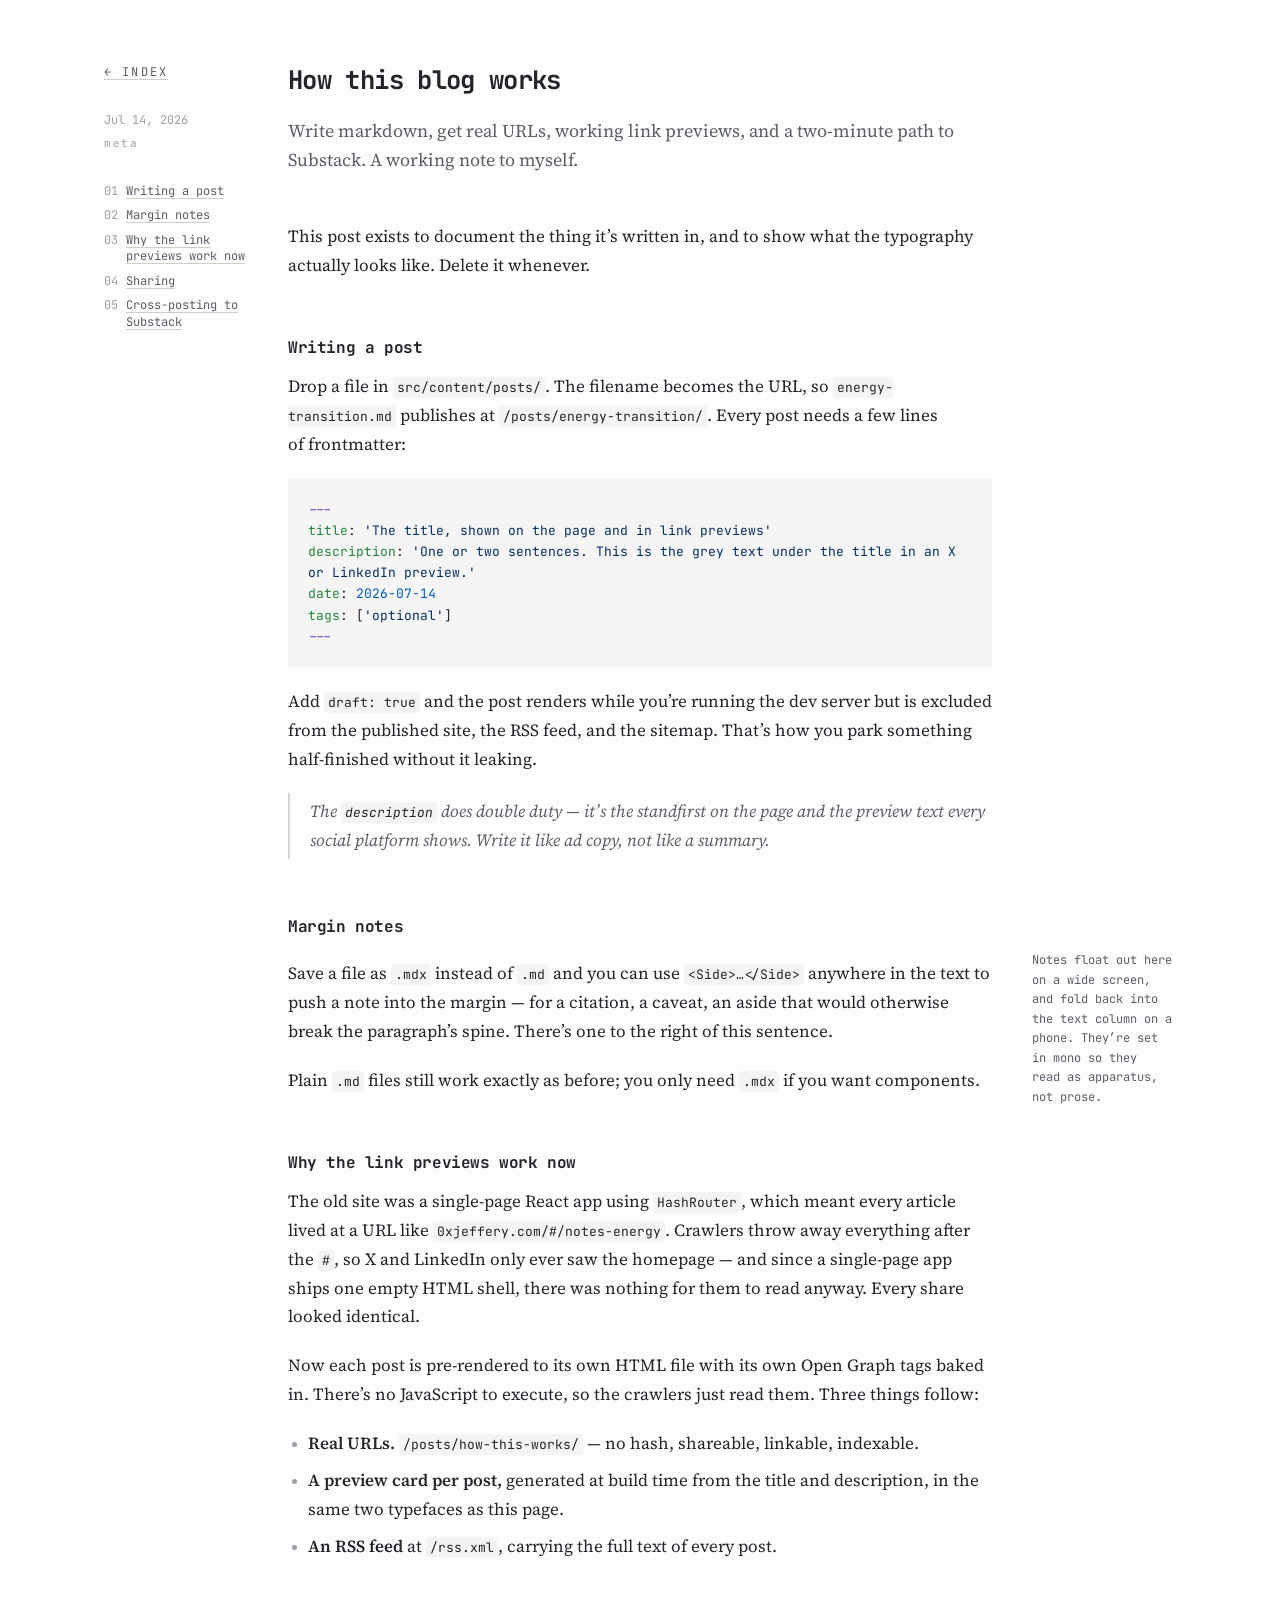
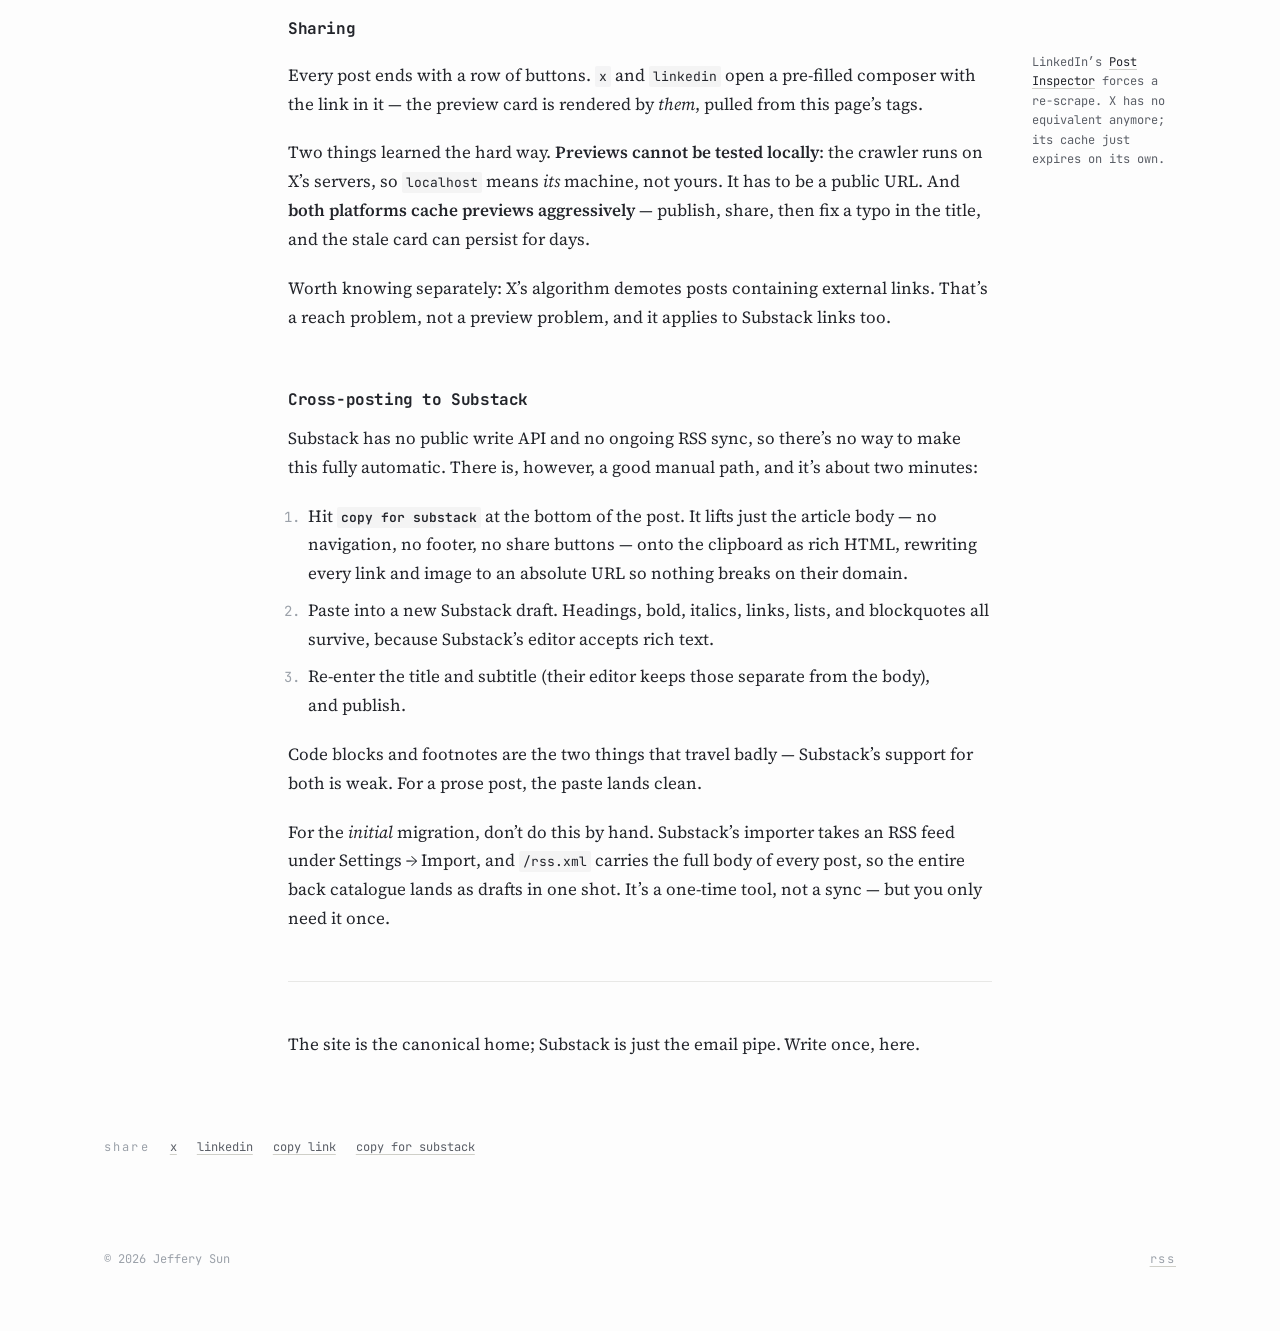
==== posts/how-this-works/index.html @ 420546ba "Updates" ====
<!DOCTYPE html><html lang="en"><head><meta charset="utf-8"><meta name="viewport" content="width=device-width, initial-scale=1"><meta name="theme-color" content="#fafaf8"><meta name="generator" content="Astro v7.0.9"><title>How this blog works — 0xjeffery</title><meta name="description" content="Write markdown, get real URLs, working link previews, and a two-minute path to Substack. A working note to myself."><link rel="canonical" href="https://0xjeffery.com/posts/how-this-works/"><link rel="icon" href="/logo.png" type="image/png"><link rel="sitemap" href="/sitemap-index.xml"><link rel="alternate" type="application/rss+xml" title="0xjeffery — Writing on markets, AI, and tech." href="https://0xjeffery.com/rss.xml"><!-- Open Graph: what LinkedIn (and most everything else) reads. --><meta property="og:type" content="article"><meta property="og:url" content="https://0xjeffery.com/posts/how-this-works/"><meta property="og:title" content="How this blog works"><meta property="og:description" content="Write markdown, get real URLs, working link previews, and a two-minute path to Substack. A working note to myself."><meta property="og:image" content="https://0xjeffery.com/og/how-this-works.png"><meta property="og:image:width" content="1200"><meta property="og:image:height" content="630"><meta property="og:image:alt" content="How this blog works"><meta property="og:site_name" content="0xjeffery"><meta property="og:locale" content="en_US"><meta property="article:published_time" content="2026-07-14T00:00:00.000Z"><meta property="article:author" content="Jeffery Sun"><!-- Twitter/X card. `summary_large_image` is what renders the big preview. --><meta name="twitter:card" content="summary_large_image"><meta name="twitter:title" content="How this blog works"><meta name="twitter:description" content="Write markdown, get real URLs, working link previews, and a two-minute path to Substack. A working note to myself."><meta name="twitter:image" content="https://0xjeffery.com/og/how-this-works.png"><meta name="twitter:image:alt" content="How this blog works"><link rel="preconnect" href="https://fonts.googleapis.com"><link rel="preconnect" href="https://fonts.gstatic.com" crossorigin><link href="https://fonts.googleapis.com/css2?family=JetBrains+Mono:wght@400;500;700&family=Source+Serif+4:ital,opsz,wght@0,8..60,400..600;1,8..60,400&display=swap" rel="stylesheet"><link rel="stylesheet" href="/_astro/BaseLayout.B2aOTqtH.css"></head><body><!-- `clip`, not `hidden`: overflow-x:hidden silently turns this into a scroll container,
         which kills position:sticky on every descendant — including the pinned contents
         sidebar. `clip` contains the same overflow without that side effect. --><div class="animate-fade-up min-h-screen overflow-x-clip"><div class="mx-auto max-w-[74rem] px-5 py-14 sm:px-10 sm:py-16 lg:px-14"><main><div class="lg:grid lg:grid-cols-[9rem_minmax(0,46rem)_9rem] lg:justify-center lg:gap-10"><!-- `self-start` is what makes `sticky` actually stick: a grid item stretches to the
         row height by default, leaving it nothing to slide against. --><aside class="mb-10 font-mono text-xs lg:sticky lg:top-10 lg:mb-0 lg:self-start"><a href="/" class="ulink text-muted tracking-[0.18em] uppercase">← index</a><div class="text-faint mt-8"><time datetime="2026-07-14T00:00:00.000Z">Jul 14, 2026</time></div><div class="mt-2 flex flex-wrap gap-x-3"><span class="tag">meta</span></div><nav class="mt-8 hidden lg:block" aria-label="Contents"><ol class="space-y-2"><li class="flex gap-2 leading-snug"><span class="text-faint tabular-nums">01</span><a href="#writing-a-post" class="ulink text-muted">Writing a post</a></li><li class="flex gap-2 leading-snug"><span class="text-faint tabular-nums">02</span><a href="#margin-notes" class="ulink text-muted">Margin notes</a></li><li class="flex gap-2 leading-snug"><span class="text-faint tabular-nums">03</span><a href="#why-the-link-previews-work-now" class="ulink text-muted">Why the link previews work now</a></li><li class="flex gap-2 leading-snug"><span class="text-faint tabular-nums">04</span><a href="#sharing" class="ulink text-muted">Sharing</a></li><li class="flex gap-2 leading-snug"><span class="text-faint tabular-nums">05</span><a href="#cross-posting-to-substack" class="ulink text-muted">Cross-posting to Substack</a></li></ol></nav></aside><article><header><h1 class="text-ink font-mono text-2xl leading-[1.25] font-bold tracking-tight sm:text-[1.6rem]">How this blog works</h1><p class="text-muted mt-5 font-serif text-lg leading-relaxed">Write markdown, get real URLs, working link previews, and a two-minute path to Substack. A working note to myself.</p></header><!-- `data-article-body` is the exact subtree the "copy for substack" button lifts. --><div data-article-body class="prose mt-12"><p>This post exists to document the thing it’s written in, and to show what the typography
actually looks like. Delete it whenever.</p>
<h2 id="writing-a-post">Writing a post</h2>
<p>Drop a file in <code>src/content/posts/</code>. The filename becomes the URL, so <code>energy-transition.md</code>
publishes at <code>/posts/energy-transition/</code>. Every post needs a few lines of frontmatter:</p>
<pre class="astro-code github-light" style="background-color:#fff;color:#24292e;overflow-x:auto;white-space:pre-wrap;word-wrap:break-word" tabindex="0" data-language="yaml"><code><span class="line"><span style="color:#6F42C1">---</span></span>
<span class="line"><span style="color:#22863A">title</span><span style="color:#24292E">: </span><span style="color:#032F62">&#39;The title, shown on the page and in link previews&#39;</span></span>
<span class="line"><span style="color:#22863A">description</span><span style="color:#24292E">: </span><span style="color:#032F62">&#39;One or two sentences. This is the grey text under the title in an X or LinkedIn preview.&#39;</span></span>
<span class="line"><span style="color:#22863A">date</span><span style="color:#24292E">: </span><span style="color:#005CC5">2026-07-14</span></span>
<span class="line"><span style="color:#22863A">tags</span><span style="color:#24292E">: [</span><span style="color:#032F62">&#39;optional&#39;</span><span style="color:#24292E">]</span></span>
<span class="line"><span style="color:#6F42C1">---</span></span></code></pre>
<p>Add <code>draft: true</code> and the post renders while you’re running the dev server but is excluded
from the published site, the RSS feed, and the sitemap. That’s how you park something
half-finished without it leaking.</p>
<blockquote>
<p>The <code>description</code> does double duty — it’s the standfirst on the page <em>and</em> the preview
text every social platform shows. Write it like ad copy, not like a summary.</p>
</blockquote>
<h2 id="margin-notes">Margin notes</h2>
<aside class="sidenote">Notes float out here on a wide screen, and fold back into the text column on a
phone. They’re set in mono so they read as apparatus, not prose.</aside>
<p>Save a file as <code>.mdx</code> instead of <code>.md</code> and you can use <code>&lt;Side&gt;…&lt;/Side&gt;</code> anywhere in the text
to push a note into the margin — for a citation, a caveat, an aside that would otherwise
break the paragraph’s spine. There’s one to the right of this sentence.</p>
<p>Plain <code>.md</code> files still work exactly as before; you only need <code>.mdx</code> if you want components.</p>
<h2 id="why-the-link-previews-work-now">Why the link previews work now</h2>
<p>The old site was a single-page React app using <code>HashRouter</code>, which meant every article lived
at a URL like <code>0xjeffery.com/#/notes-energy</code>. Crawlers throw away everything after the <code>#</code>,
so X and LinkedIn only ever saw the homepage — and since a single-page app ships one empty
HTML shell, there was nothing for them to read anyway. Every share looked identical.</p>
<p>Now each post is pre-rendered to its own HTML file with its own Open Graph tags baked in.
There’s no JavaScript to execute, so the crawlers just read them. Three things follow:</p>
<ul>
<li><strong>Real URLs.</strong> <code>/posts/how-this-works/</code> — no hash, shareable, linkable, indexable.</li>
<li><strong>A preview card per post,</strong> generated at build time from the title and description, in
the same two typefaces as this page.</li>
<li><strong>An RSS feed</strong> at <code>/rss.xml</code>, carrying the full text of every post.</li>
</ul>
<h2 id="sharing">Sharing</h2>
<aside class="sidenote">LinkedIn’s <a href="https://www.linkedin.com/post-inspector/">Post Inspector</a> forces a
re-scrape. X has no equivalent anymore; its cache just expires on its own.</aside>
<p>Every post ends with a row of buttons. <code>x</code> and <code>linkedin</code> open a pre-filled composer with the
link in it — the preview card is rendered by <em>them</em>, pulled from this page’s tags.</p>
<p>Two things learned the hard way. <strong>Previews cannot be tested locally</strong>: the crawler runs on
X’s servers, so <code>localhost</code> means <em>its</em> machine, not yours. It has to be a public URL. And
<strong>both platforms cache previews aggressively</strong> — publish, share, then fix a typo in the
title, and the stale card can persist for days.</p>
<p>Worth knowing separately: X’s algorithm demotes posts containing external links. That’s a
reach problem, not a preview problem, and it applies to Substack links too.</p>
<h2 id="cross-posting-to-substack">Cross-posting to Substack</h2>
<p>Substack has no public write API and no ongoing RSS sync, so there’s no way to make this
fully automatic. There is, however, a good manual path, and it’s about two minutes:</p>
<ol>
<li>Hit <strong><code>copy for substack</code></strong> at the bottom of the post. It lifts just the article body —
no navigation, no footer, no share buttons — onto the clipboard as rich HTML, rewriting
every link and image to an absolute URL so nothing breaks on their domain.</li>
<li>Paste into a new Substack draft. Headings, bold, italics, links, lists, and blockquotes
all survive, because Substack’s editor accepts rich text.</li>
<li>Re-enter the title and subtitle (their editor keeps those separate from the body), and publish.</li>
</ol>
<p>Code blocks and footnotes are the two things that travel badly — Substack’s support for both
is weak. For a prose post, the paste lands clean.</p>
<p>For the <em>initial</em> migration, don’t do this by hand. Substack’s importer takes an RSS feed
under Settings → Import, and <code>/rss.xml</code> carries the full body of every post, so the entire
back catalogue lands as drafts in one shot. It’s a one-time tool, not a sync — but you only
need it once.</p>
<hr/>
<p>The site is the canonical home; Substack is just the email pipe. Write once, here.</p></div></article></div><div class="mt-20"><div class="text-faint flex flex-wrap items-center gap-x-5 gap-y-2 font-mono text-xs"><span class="tracking-[0.18em]">share</span><a href="https://x.com/intent/post?text=How%20this%20blog%20works&amp;url=https%3A%2F%2F0xjeffery.com%2Fposts%2Fhow-this-works%2F" target="_blank" rel="noopener noreferrer" class="ulink text-muted">x</a><a href="https://www.linkedin.com/sharing/share-offsite/?url=https%3A%2F%2F0xjeffery.com%2Fposts%2Fhow-this-works%2F" target="_blank" rel="noopener noreferrer" class="ulink text-muted">linkedin</a><button type="button" data-copy-link="https://0xjeffery.com/posts/how-this-works/" class="ulink text-muted cursor-pointer">copy link</button><button type="button" data-copy-substack class="ulink text-muted cursor-pointer">copy for substack</button><span data-share-status class="text-faint opacity-0 transition-opacity" role="status" aria-live="polite"></span></div></div><script type="module">var e=document.querySelector(`[data-share-status]`),t;function n(n){e&&(e.textContent=n,e.style.opacity=`1`,clearTimeout(t),t=setTimeout(()=>e.style.opacity=`0`,2400))}document.querySelector(`[data-copy-link]`)?.addEventListener(`click`,async e=>{let t=e.currentTarget.dataset.copyLink;try{await navigator.clipboard.writeText(t),n(`link copied`)}catch{n(`copy failed — press ⌘C`)}}),document.querySelector(`[data-copy-substack]`)?.addEventListener(`click`,async()=>{let e=document.querySelector(`[data-article-body]`);if(!e)return;let t=e.cloneNode(!0);t.querySelectorAll(`a[href]`).forEach(e=>{e.setAttribute(`href`,new URL(e.getAttribute(`href`),location.href).toString())}),t.querySelectorAll(`img[src]`).forEach(e=>{e.setAttribute(`src`,new URL(e.getAttribute(`src`),location.href).toString()),e.removeAttribute(`srcset`),e.removeAttribute(`loading`)}),t.querySelectorAll(`[class]`).forEach(e=>e.removeAttribute(`class`)),t.querySelectorAll(`[id]`).forEach(e=>e.removeAttribute(`id`));let r=t.innerHTML,i=e.innerText;try{await navigator.clipboard.write([new ClipboardItem({"text/html":new Blob([r],{type:`text/html`}),"text/plain":new Blob([i],{type:`text/plain`})})]),n(`article copied — paste into Substack`)}catch{try{await navigator.clipboard.writeText(i),n(`copied as plain text (rich copy unsupported here)`)}catch{n(`copy failed — select the article and press ⌘C`)}}});</script></main><footer class="text-faint mt-24 flex items-center justify-between font-mono text-xs"><span>© 2026 Jeffery Sun</span><a href="/rss.xml" class="ulink text-faint tracking-[0.15em]">rss</a></footer></div></div></body></html>
---- _astro/BaseLayout.B2aOTqtH.css ----
/*! tailwindcss v4.3.2 | MIT License | https://tailwindcss.com */
@layer properties{@supports (((-webkit-hyphens:none)) and (not (margin-trim:inline))) or ((-moz-orient:inline) and (not (color:rgb(from red r g b)))){*,:before,:after,::backdrop{--tw-tracking:initial;--tw-rotate-x:initial;--tw-rotate-y:initial;--tw-rotate-z:initial;--tw-skew-x:initial;--tw-skew-y:initial;--tw-space-y-reverse:0;--tw-leading:initial;--tw-font-weight:initial;--tw-duration:initial;--tw-ordinal:initial;--tw-slashed-zero:initial;--tw-numeric-figure:initial;--tw-numeric-spacing:initial;--tw-numeric-fraction:initial;--tw-border-style:solid}}}@layer theme{:root,:host{--font-sans:ui-sans-serif, system-ui, sans-serif, "Apple Color Emoji", "Segoe UI Emoji", "Segoe UI Symbol", "Noto Color Emoji";--font-serif:"Source Serif 4", ui-serif, Charter, "Iowan Old Style", Georgia, serif;--font-mono:"JetBrains Mono", ui-monospace, SFMono-Regular, Menlo, monospace;--spacing:.25rem;--text-xs:.75rem;--text-xs--line-height:calc(1 / .75);--text-sm:.875rem;--text-sm--line-height:calc(1.25 / .875);--text-base:1rem;--text-base--line-height:calc(1.5 / 1);--text-lg:1.125rem;--text-lg--line-height:calc(1.75 / 1.125);--text-2xl:1.5rem;--text-2xl--line-height:calc(2 / 1.5);--font-weight-normal:400;--font-weight-semibold:600;--font-weight-bold:700;--tracking-tight:-.025em;--leading-snug:1.375;--leading-normal:1.5;--leading-relaxed:1.625;--default-transition-duration:.15s;--default-transition-timing-function:cubic-bezier(.4, 0, .2, 1);--default-font-family:var(--font-sans);--default-mono-font-family:var(--font-mono);--color-accent:#23252b;--color-wash:#f4f4f2;--color-paper:#fdfdfd;--color-ink:#23252b;--color-muted:#5a5e66;--color-faint:#9ba1a9;--color-line:#e8e8e6;--color-line2:#d6d6d2;--animate-fade-up:fade-up .6s ease-out both}}@layer base{*,:after,:before,::backdrop{box-sizing:border-box;border:0 solid;margin:0;padding:0}::file-selector-button{box-sizing:border-box;border:0 solid;margin:0;padding:0}html,:host{-webkit-text-size-adjust:100%;tab-size:4;line-height:1.5;font-family:var(--default-font-family,ui-sans-serif, system-ui, sans-serif, "Apple Color Emoji", "Segoe UI Emoji", "Segoe UI Symbol", "Noto Color Emoji");font-feature-settings:var(--default-font-feature-settings,normal);font-variation-settings:var(--default-font-variation-settings,normal);-webkit-tap-highlight-color:transparent}hr{height:0;color:inherit;border-top-width:1px}abbr:where([title]){text-decoration:underline dotted}h1,h2,h3,h4,h5,h6{font-size:inherit;font-weight:inherit}a{color:inherit;-webkit-text-decoration:inherit;-webkit-text-decoration:inherit;-webkit-text-decoration:inherit;text-decoration:inherit}b,strong{font-weight:bolder}code,kbd,samp,pre{font-family:var(--default-mono-font-family,ui-monospace, SFMono-Regular, Menlo, Monaco, Consolas, "Liberation Mono", "Courier New", monospace);font-feature-settings:var(--default-mono-font-feature-settings,normal);font-variation-settings:var(--default-mono-font-variation-settings,normal);font-size:1em}small{font-size:80%}sub,sup{vertical-align:baseline;font-size:75%;line-height:0;position:relative}sub{bottom:-.25em}sup{top:-.5em}table{text-indent:0;border-color:inherit;border-collapse:collapse}:-moz-focusring{outline:auto}progress{vertical-align:baseline}summary{display:list-item}ol,ul,menu{list-style:none}img,svg,video,canvas,audio,iframe,embed,object{vertical-align:middle;display:block}img,video{max-width:100%;height:auto}button,input,select,optgroup,textarea{font:inherit;font-feature-settings:inherit;font-variation-settings:inherit;letter-spacing:inherit;color:inherit;opacity:1;background-color:#0000;border-radius:0}::file-selector-button{font:inherit;font-feature-settings:inherit;font-variation-settings:inherit;letter-spacing:inherit;color:inherit;opacity:1;background-color:#0000;border-radius:0}:where(select:is([multiple],[size])) optgroup{font-weight:bolder}:where(select:is([multiple],[size])) optgroup option{padding-inline-start:20px}::file-selector-button{margin-inline-end:4px}::placeholder{opacity:1}@supports (not ((-webkit-appearance:-apple-pay-button))) or (contain-intrinsic-size:1px){::placeholder{color:currentColor}@supports (color:color-mix(in lab, red, red)){::placeholder{color:color-mix(in oklab, currentcolor 50%, transparent)}}}textarea{resize:vertical}::-webkit-search-decoration{-webkit-appearance:none}::-webkit-date-and-time-value{min-height:1lh;text-align:inherit}::-webkit-datetime-edit{display:inline-flex}::-webkit-datetime-edit-fields-wrapper{padding:0}::-webkit-datetime-edit{padding-block:0}::-webkit-datetime-edit-year-field{padding-block:0}::-webkit-datetime-edit-month-field{padding-block:0}::-webkit-datetime-edit-day-field{padding-block:0}::-webkit-datetime-edit-hour-field{padding-block:0}::-webkit-datetime-edit-minute-field{padding-block:0}::-webkit-datetime-edit-second-field{padding-block:0}::-webkit-datetime-edit-millisecond-field{padding-block:0}::-webkit-datetime-edit-meridiem-field{padding-block:0}::-webkit-calendar-picker-indicator{line-height:1}:-moz-ui-invalid{box-shadow:none}button,input:where([type=button],[type=reset],[type=submit]){appearance:button}::file-selector-button{appearance:button}::-webkit-inner-spin-button{height:auto}::-webkit-outer-spin-button{height:auto}[hidden]:where(:not([hidden=until-found])){display:none!important}html{scroll-behavior:smooth}body{background-color:var(--color-paper);font-family:var(--font-mono);color:var(--color-ink);-webkit-font-smoothing:antialiased;-moz-osx-font-smoothing:grayscale}::selection{color:#fdfdfd;background:#23252bd9}}@layer components{.prose .exh{margin-block:calc(var(--spacing) * 14);clear:both;width:100%}.prose .exh svg{width:100%;height:auto;display:block}.prose .exh-title{margin-bottom:calc(var(--spacing) * 4);font-family:var(--font-serif);font-size:var(--text-sm);line-height:var(--tw-leading,var(--text-sm--line-height));--tw-leading:var(--leading-snug);line-height:var(--leading-snug);color:var(--color-muted)}.prose .exh-title .lab{margin-right:calc(var(--spacing) * 2);font-family:var(--font-mono);--tw-font-weight:var(--font-weight-bold);font-size:11px;font-weight:var(--font-weight-bold);--tw-tracking:.1em;letter-spacing:.1em;color:var(--color-accent);text-transform:uppercase}.prose .exh-note{margin-top:calc(var(--spacing) * 4);border-top-style:var(--tw-border-style);border-top-width:1px;border-color:var(--color-line);padding-top:calc(var(--spacing) * 3);font-family:var(--font-serif);--tw-leading:var(--leading-normal);font-size:13px;line-height:var(--leading-normal);color:var(--color-muted)}.prose .exh-note strong{--tw-font-weight:var(--font-weight-semibold);font-weight:var(--font-weight-semibold);color:var(--color-ink)}.prose .panel-lab{margin-top:calc(var(--spacing) * 8);margin-bottom:calc(var(--spacing) * 3);font-family:var(--font-mono);--tw-font-weight:var(--font-weight-bold);font-size:11px;font-weight:var(--font-weight-bold);--tw-tracking:.1em;letter-spacing:.1em;color:var(--color-accent);text-transform:uppercase}.prose .panel-lab em{font-family:var(--font-serif);color:var(--color-muted);text-transform:none;letter-spacing:0;font-size:13px;font-style:normal}.prose a.nref{font-family:var(--font-mono);--tw-tracking:.08em;letter-spacing:.08em;white-space:nowrap;color:var(--color-faint);text-transform:uppercase;font-size:10px;text-decoration-style:dotted}.prose .lede{--tw-leading:1.6;color:var(--color-ink);font-size:1.125rem;line-height:1.6}.prose .formula{margin-block:calc(var(--spacing) * 6);text-align:center;font-family:var(--font-serif);color:var(--color-muted);font-style:italic}.prose .small{font-family:var(--font-mono);font-size:var(--text-xs);line-height:var(--tw-leading,var(--text-xs--line-height));--tw-leading:var(--leading-relaxed);line-height:var(--leading-relaxed);color:var(--color-faint)}.prose .box{margin-block:calc(var(--spacing) * 8);border-left-style:var(--tw-border-style);border-left-width:2px;border-color:var(--color-accent);background-color:var(--color-wash);padding-inline:calc(var(--spacing) * 6);padding-block:calc(var(--spacing) * 4)}.prose .box p{margin-block:calc(var(--spacing) * 2);font-size:15px}.prose .box p:first-child{margin-top:0}.prose .box p:last-child{margin-bottom:0}.prose .tldr{margin-block:calc(var(--spacing) * 10);border-left-style:var(--tw-border-style);border-left-width:2px;border-color:var(--color-accent);background-color:var(--color-wash);padding-inline:calc(var(--spacing) * 6);padding-block:calc(var(--spacing) * 5)}.prose .tldr-hd{margin-bottom:calc(var(--spacing) * 4);font-family:var(--font-mono);--tw-font-weight:var(--font-weight-bold);font-size:11px;font-weight:var(--font-weight-bold);--tw-tracking:.16em;letter-spacing:.16em;color:var(--color-accent);text-transform:uppercase}.prose .tldr ol{counter-reset:t;margin:0;padding:0;list-style-type:none}.prose .tldr li{margin-bottom:calc(var(--spacing) * 4);padding-left:calc(var(--spacing) * 8);--tw-leading:var(--leading-relaxed);font-size:15px;line-height:var(--leading-relaxed);counter-increment:t;position:relative}.prose .tldr li:last-child{margin-bottom:0}.prose .tldr li:before{content:counter(t);border-style:var(--tw-border-style);border-width:1px;border-color:var(--color-accent);width:19px;height:19px;font-family:var(--font-mono);--tw-font-weight:var(--font-weight-bold);font-size:10px;font-weight:var(--font-weight-bold);color:var(--color-accent);border-radius:3.40282e38px;justify-content:center;align-items:center;display:flex;position:absolute;top:3px;left:0}.prose .tldr .cl{--tw-font-weight:var(--font-weight-bold);font-weight:var(--font-weight-bold);color:var(--color-ink);display:block}.prose ol.watch{margin-block:calc(var(--spacing) * 5);counter-reset:w;padding:0;list-style-type:none}.prose ol.watch li{margin-bottom:calc(var(--spacing) * 3);padding-left:calc(var(--spacing) * 8);counter-increment:w;position:relative}.prose ol.watch li:before{content:counter(w, lower-roman) ".";font-family:var(--font-mono);font-size:var(--text-xs);line-height:var(--tw-leading,var(--text-xs--line-height));--tw-font-weight:var(--font-weight-bold);font-weight:var(--font-weight-bold);color:var(--color-accent);position:absolute;top:2px;left:0}.prose .tblwrap{overflow-x:auto}.prose .tblwrap table{min-width:640px;font-family:var(--font-serif);--tw-leading:var(--leading-normal);font-size:13.5px;line-height:var(--leading-normal)}.prose .tblwrap th{border-top-style:var(--tw-border-style);border-top-width:1.5px;border-bottom-style:var(--tw-border-style);border-bottom-width:1px;border-color:var(--color-ink);padding-block:calc(var(--spacing) * 2);padding-right:calc(var(--spacing) * 4);text-align:left;vertical-align:bottom;font-family:var(--font-mono);--tw-font-weight:var(--font-weight-bold);font-size:11px;font-weight:var(--font-weight-bold);--tw-tracking:.08em;letter-spacing:.08em;color:var(--color-ink);text-transform:uppercase}.prose .tblwrap td{border-bottom-style:var(--tw-border-style);border-bottom-width:1px;border-color:var(--color-line);padding-block:calc(var(--spacing) * 2.5);padding-right:calc(var(--spacing) * 4);vertical-align:top}.prose .tblwrap th.r,.prose .tblwrap td.r,.prose .tblwrap td.num{padding-right:calc(var(--spacing) * 6);text-align:right;white-space:nowrap;--tw-numeric-spacing:tabular-nums;font-variant-numeric:var(--tw-ordinal,) var(--tw-slashed-zero,) var(--tw-numeric-figure,) var(--tw-numeric-spacing,) var(--tw-numeric-fraction,)}.prose .tblwrap td.hd{--tw-font-weight:var(--font-weight-bold);font-weight:var(--font-weight-bold);color:var(--color-ink)}.prose .tblwrap tr:last-child td{border-bottom-style:var(--tw-border-style);border-bottom-width:1.5px;border-color:var(--color-ink)}.prose .tblwrap tr.sec td{background-color:var(--color-wash);padding-inline:calc(var(--spacing) * 2);padding-block:calc(var(--spacing) * 1.5);font-family:var(--font-mono);--tw-font-weight:var(--font-weight-bold);font-size:11px;font-weight:var(--font-weight-bold);--tw-tracking:.08em;letter-spacing:.08em;color:var(--color-accent);text-transform:uppercase}.prose .tblwrap .it{--tw-font-weight:var(--font-weight-bold);font-weight:var(--font-weight-bold);color:var(--color-ink);display:block}.prose .tblwrap .sub{margin-top:calc(var(--spacing) * .5);font-family:var(--font-mono);--tw-leading:var(--leading-snug);font-size:11px;line-height:var(--leading-snug);color:var(--color-faint);display:block}.prose .tblwrap tr.tot td{border-top-style:var(--tw-border-style);border-top-width:1px;border-bottom-style:var(--tw-border-style);border-bottom-width:1.5px;border-color:var(--color-ink);background-color:var(--color-wash)}.prose .tblwrap tr.tot .it,.prose .tblwrap tr.tot td.num{--tw-font-weight:var(--font-weight-bold);font-weight:var(--font-weight-bold);color:var(--color-accent)}.prose .tblwrap tr.memo td{border-bottom-style:var(--tw-border-style);padding-top:calc(var(--spacing) * 4);border-bottom-width:0}.prose .tblwrap tr.memo .it{--tw-font-weight:var(--font-weight-normal);font-weight:var(--font-weight-normal);font-style:italic}.prose .anote{margin-bottom:calc(var(--spacing) * 7);border-left-style:var(--tw-border-style);border-left-width:2px;border-color:var(--color-line);padding-left:calc(var(--spacing) * 5)}.prose .anote:target{border-color:var(--color-accent)}.prose .an-hd{margin-bottom:calc(var(--spacing) * 3);font-family:var(--font-serif);font-size:var(--text-sm);line-height:var(--tw-leading,var(--text-sm--line-height));--tw-leading:var(--leading-snug);line-height:var(--leading-snug);color:var(--color-muted)}.prose .an-lab{margin-right:calc(var(--spacing) * 2);font-family:var(--font-mono);--tw-font-weight:var(--font-weight-bold);font-size:11px;font-weight:var(--font-weight-bold);--tw-tracking:.08em;letter-spacing:.08em;color:var(--color-accent);text-transform:uppercase}.prose .anote dl{column-gap:calc(var(--spacing) * 5);row-gap:calc(var(--spacing) * 2);--tw-leading:var(--leading-normal);font-size:13.5px;line-height:var(--leading-normal);color:var(--color-muted);grid-template-columns:8rem 1fr;margin:0;display:grid}.prose .anote dt{padding-top:calc(var(--spacing) * .5);font-family:var(--font-mono);--tw-font-weight:var(--font-weight-bold);font-size:10px;font-weight:var(--font-weight-bold);--tw-tracking:.05em;letter-spacing:.05em;color:var(--color-faint);text-transform:uppercase}.prose .anote dd{margin:0}.prose .anote strong{--tw-font-weight:var(--font-weight-normal);font-weight:var(--font-weight-normal);color:var(--color-ink)}.prose .gloss-grid{margin-top:calc(var(--spacing) * 5);--tw-leading:var(--leading-normal);font-size:13.5px;line-height:var(--leading-normal);columns:2;column-gap:2.5rem}.prose .gloss-grid p{margin-top:0;margin-bottom:calc(var(--spacing) * 3);break-inside:avoid}.prose .gloss-grid b{font-family:var(--font-mono);--tw-font-weight:var(--font-weight-bold);font-size:12px;font-weight:var(--font-weight-bold);color:var(--color-ink)}.prose .gloss-grid span{color:var(--color-muted)}@media (width<=640px){.prose .gloss-grid{columns:1}.prose .anote dl{grid-template-columns:1fr;row-gap:.125rem}.prose .anote dd{margin-bottom:calc(var(--spacing) * 2)}}.prose .exh svg .box{fill:none;stroke:#9ba1a9;stroke-width:1px}.prose .exh svg .hd{fill:#23252b;font-size:13px;font-weight:700}.prose .exh svg .sm{fill:#23252b;font-size:10.5px}.prose .exh svg .xs{fill:#9ba1a9;font-size:9.5px}.prose .exh svg .nv{fill:#23252b;font-size:11px;font-weight:700}.prose .exh svg .bk{fill:#9c4133;font-size:11px;font-weight:700}.prose .exh svg .fl{stroke:#23252b;stroke-width:1.4px;fill:none;marker-end:url(#a2)}.prose{font-family:var(--font-serif);--tw-leading:1.7;color:var(--color-ink);font-variant-numeric:oldstyle-nums proportional-nums;text-wrap:pretty;font-size:1.0625rem;line-height:1.7}.prose>*+*{margin-top:calc(var(--spacing) * 5)}.prose h2{margin-top:calc(var(--spacing) * 14);font-family:var(--font-mono);font-size:var(--text-base);line-height:var(--tw-leading,var(--text-base--line-height));--tw-font-weight:var(--font-weight-bold);font-weight:var(--font-weight-bold);--tw-tracking:var(--tracking-tight);letter-spacing:var(--tracking-tight);color:var(--color-ink)}.prose h3{margin-top:calc(var(--spacing) * 9);font-family:var(--font-mono);font-size:var(--text-sm);line-height:var(--tw-leading,var(--text-sm--line-height));--tw-font-weight:var(--font-weight-bold);font-weight:var(--font-weight-bold);--tw-tracking:var(--tracking-tight);letter-spacing:var(--tracking-tight);color:var(--color-ink)}.prose h2+*,.prose h3+*{margin-top:calc(var(--spacing) * 3)}.prose a{color:var(--color-ink);transition-property:color,background-color,border-color,outline-color,text-decoration-color,fill,stroke,--tw-gradient-from,--tw-gradient-via,--tw-gradient-to;transition-timing-function:var(--tw-ease,var(--default-transition-timing-function));transition-duration:var(--tw-duration,var(--default-transition-duration));--tw-duration:.15s;text-underline-offset:3px;text-decoration:underline 1px #cfcfc8;transition-duration:.15s}.prose a:hover{color:var(--color-muted);text-decoration-color:#5a5e66}.prose strong{--tw-font-weight:var(--font-weight-semibold);font-weight:var(--font-weight-semibold);color:var(--color-ink)}.prose em{font-style:italic}.prose ul{list-style-type:disc;list-style-position:outside}:where(.prose ul>:not(:last-child)){--tw-space-y-reverse:0;margin-block-start:calc(calc(var(--spacing) * 2) * var(--tw-space-y-reverse));margin-block-end:calc(calc(var(--spacing) * 2) * calc(1 - var(--tw-space-y-reverse)))}.prose ul{padding-left:calc(var(--spacing) * 5)}.prose ol{list-style-type:decimal;list-style-position:outside}:where(.prose ol>:not(:last-child)){--tw-space-y-reverse:0;margin-block-start:calc(calc(var(--spacing) * 2) * var(--tw-space-y-reverse));margin-block-end:calc(calc(var(--spacing) * 2) * calc(1 - var(--tw-space-y-reverse)))}.prose ol{padding-left:calc(var(--spacing) * 5)}.prose li::marker{font-family:var(--font-mono);font-size:var(--text-sm);line-height:var(--tw-leading,var(--text-sm--line-height));color:var(--color-faint)}.prose blockquote{border-left-style:var(--tw-border-style);border-left-width:2px;border-color:var(--color-line2);padding-block:var(--spacing);padding-left:calc(var(--spacing) * 5);color:var(--color-muted);font-style:italic}.prose hr{margin-block:calc(var(--spacing) * 12);border-top-style:var(--tw-border-style);border-top-width:1px;border-color:var(--color-line)}.prose img{margin-block:calc(var(--spacing) * 8);border-style:var(--tw-border-style);border-width:1px;border-color:var(--color-line);max-width:100%}.prose figcaption{margin-top:calc(var(--spacing) * 2);font-family:var(--font-mono);font-size:var(--text-xs);line-height:var(--tw-leading,var(--text-xs--line-height));color:var(--color-faint)}.prose code:not(pre code){background-color:#23252b0a;border-radius:2px}@supports (color:color-mix(in lab, red, red)){.prose code:not(pre code){background-color:color-mix(in oklab, var(--color-ink) 4%, transparent)}}.prose code:not(pre code){padding-inline:var(--spacing);padding-block:calc(var(--spacing) * .5);font-family:var(--font-mono);color:var(--color-ink);font-size:.8125rem}.prose pre{padding:calc(var(--spacing) * 5);font-family:var(--font-mono);--tw-leading:var(--leading-relaxed);font-size:.8125rem;line-height:var(--leading-relaxed);overflow-x:auto;background-color:#23252b09!important}.prose pre code{background-color:#0000;padding:0}.prose table{border-collapse:collapse;width:100%;font-family:var(--font-mono);font-size:.8125rem}.prose th,.prose td{border-bottom-style:var(--tw-border-style);border-bottom-width:1px;border-color:var(--color-line);padding-block:calc(var(--spacing) * 2);padding-right:calc(var(--spacing) * 6);text-align:left}.prose th{--tw-tracking:.1em;letter-spacing:.1em;color:var(--color-faint);text-transform:uppercase;font-size:11px}.prose .footnotes{margin-top:calc(var(--spacing) * 12);border-top-style:var(--tw-border-style);border-top-width:1px;border-color:var(--color-line);padding-top:calc(var(--spacing) * 6);font-size:var(--text-sm);line-height:var(--tw-leading,var(--text-sm--line-height));color:var(--color-muted)}.sidenote{border-left-style:var(--tw-border-style);border-left-width:2px;border-color:var(--color-line2);padding-block:var(--spacing);padding-left:calc(var(--spacing) * 4);font-family:var(--font-mono);--tw-leading:var(--leading-relaxed);font-size:.75rem;line-height:var(--leading-relaxed);color:var(--color-muted);margin-block:calc(var(--spacing) * 4);display:block}@media (width>=64rem){.sidenote{float:right;clear:right;margin-block:var(--spacing);margin-left:calc(var(--spacing) * 8);border-left-style:var(--tw-border-style);padding-block:0;border-left-width:0;width:9rem;margin-right:-11.5rem;padding-left:0}}}@layer utilities{.visible{visibility:visible}.absolute{position:absolute}.relative{position:relative}.static{position:static}.sticky{position:sticky}.top-10{top:calc(var(--spacing) * 10)}.mx-auto{margin-inline:auto}.mt-1{margin-top:var(--spacing)}.mt-2{margin-top:calc(var(--spacing) * 2)}.mt-3{margin-top:calc(var(--spacing) * 3)}.mt-4{margin-top:calc(var(--spacing) * 4)}.mt-5{margin-top:calc(var(--spacing) * 5)}.mt-8{margin-top:calc(var(--spacing) * 8)}.mt-12{margin-top:calc(var(--spacing) * 12)}.mt-20{margin-top:calc(var(--spacing) * 20)}.mt-24{margin-top:calc(var(--spacing) * 24)}.mb-3{margin-bottom:calc(var(--spacing) * 3)}.mb-10{margin-bottom:calc(var(--spacing) * 10)}.tag{font-family:var(--font-mono);--tw-tracking:.14em;letter-spacing:.14em;color:var(--color-faint);text-transform:lowercase;align-items:center;font-size:11px;display:inline-flex}.block{display:block}.contents{display:contents}.flex{display:flex}.grid{display:grid}.hidden{display:none}.inline{display:inline}.table{display:table}.table-cell{display:table-cell}.min-h-screen{min-height:100vh}.max-w-\[60ch\]{max-width:60ch}.max-w-\[74rem\]{max-width:74rem}.transform{transform:var(--tw-rotate-x,) var(--tw-rotate-y,) var(--tw-rotate-z,) var(--tw-skew-x,) var(--tw-skew-y,)}.animate-fade-up{animation:var(--animate-fade-up)}.cursor-pointer{cursor:pointer}.flex-wrap{flex-wrap:wrap}.items-center{align-items:center}.justify-between{justify-content:space-between}.gap-2{gap:calc(var(--spacing) * 2)}:where(.space-y-2>:not(:last-child)){--tw-space-y-reverse:0;margin-block-start:calc(calc(var(--spacing) * 2) * var(--tw-space-y-reverse));margin-block-end:calc(calc(var(--spacing) * 2) * calc(1 - var(--tw-space-y-reverse)))}:where(.space-y-12>:not(:last-child)){--tw-space-y-reverse:0;margin-block-start:calc(calc(var(--spacing) * 12) * var(--tw-space-y-reverse));margin-block-end:calc(calc(var(--spacing) * 12) * calc(1 - var(--tw-space-y-reverse)))}.gap-x-3{column-gap:calc(var(--spacing) * 3)}.gap-x-5{column-gap:calc(var(--spacing) * 5)}.gap-y-2{row-gap:calc(var(--spacing) * 2)}.self-start{align-self:flex-start}.overflow-x-clip{overflow-x:clip}.px-5{padding-inline:calc(var(--spacing) * 5)}.py-14{padding-block:calc(var(--spacing) * 14)}.py-20{padding-block:calc(var(--spacing) * 20)}.pt-1{padding-top:var(--spacing)}.font-mono{font-family:var(--font-mono)}.font-serif{font-family:var(--font-serif)}.text-2xl{font-size:var(--text-2xl);line-height:var(--tw-leading,var(--text-2xl--line-height))}.text-base{font-size:var(--text-base);line-height:var(--tw-leading,var(--text-base--line-height))}.text-lg{font-size:var(--text-lg);line-height:var(--tw-leading,var(--text-lg--line-height))}.text-sm{font-size:var(--text-sm);line-height:var(--tw-leading,var(--text-sm--line-height))}.text-xs{font-size:var(--text-xs);line-height:var(--tw-leading,var(--text-xs--line-height))}.leading-\[1\.25\]{--tw-leading:1.25;line-height:1.25}.leading-relaxed{--tw-leading:var(--leading-relaxed);line-height:var(--leading-relaxed)}.leading-snug{--tw-leading:var(--leading-snug);line-height:var(--leading-snug)}.font-bold{--tw-font-weight:var(--font-weight-bold);font-weight:var(--font-weight-bold)}.tracking-\[0\.15em\]{--tw-tracking:.15em;letter-spacing:.15em}.tracking-\[0\.18em\]{--tw-tracking:.18em;letter-spacing:.18em}.tracking-tight{--tw-tracking:var(--tracking-tight);letter-spacing:var(--tracking-tight)}.ulink{color:var(--color-ink);transition-property:color,background-color,border-color,outline-color,text-decoration-color,fill,stroke,--tw-gradient-from,--tw-gradient-via,--tw-gradient-to;transition-timing-function:var(--tw-ease,var(--default-transition-timing-function));transition-duration:var(--tw-duration,var(--default-transition-duration));--tw-duration:.15s;text-underline-offset:3px;text-decoration:underline 1px #cfcfc8;transition-duration:.15s}.ulink:hover{color:var(--color-muted);text-decoration-color:#5a5e66}.text-faint{color:var(--color-faint)}.text-ink{color:var(--color-ink)}.text-muted{color:var(--color-muted)}.uppercase{text-transform:uppercase}.tabular-nums{--tw-numeric-spacing:tabular-nums;font-variant-numeric:var(--tw-ordinal,) var(--tw-slashed-zero,) var(--tw-numeric-figure,) var(--tw-numeric-spacing,) var(--tw-numeric-fraction,)}.underline{text-decoration-line:underline}.decoration-\[\#cfcfc8\]{text-decoration-color:#cfcfc8}.decoration-1{text-decoration-thickness:1px}.underline-offset-\[3px\]{text-underline-offset:3px}.opacity-0{opacity:0}.transition-colors{transition-property:color,background-color,border-color,outline-color,text-decoration-color,fill,stroke,--tw-gradient-from,--tw-gradient-via,--tw-gradient-to;transition-timing-function:var(--tw-ease,var(--default-transition-timing-function));transition-duration:var(--tw-duration,var(--default-transition-duration))}.transition-opacity{transition-property:opacity;transition-timing-function:var(--tw-ease,var(--default-transition-timing-function));transition-duration:var(--tw-duration,var(--default-transition-duration))}@media (hover:hover){.group-hover\:text-muted:is(:where(.group):hover *){color:var(--color-muted)}.group-hover\:decoration-\[\#5a5e66\]:is(:where(.group):hover *){text-decoration-color:#5a5e66}}@media (width>=40rem){.sm\:mt-0{margin-top:0}.sm\:grid{display:grid}.sm\:grid-cols-\[9rem_minmax\(0\,64ch\)\]{grid-template-columns:9rem minmax(0,64ch)}.sm\:gap-10{gap:calc(var(--spacing) * 10)}.sm\:px-10{padding-inline:calc(var(--spacing) * 10)}.sm\:py-16{padding-block:calc(var(--spacing) * 16)}.sm\:text-\[1\.6rem\]{font-size:1.6rem}}@media (width>=64rem){.lg\:sticky{position:sticky}.lg\:top-10{top:calc(var(--spacing) * 10)}.lg\:mb-0{margin-bottom:0}.lg\:block{display:block}.lg\:grid{display:grid}.lg\:grid-cols-\[9rem_minmax\(0\,46rem\)_9rem\]{grid-template-columns:9rem minmax(0,46rem) 9rem}.lg\:justify-center{justify-content:center}.lg\:gap-10{gap:calc(var(--spacing) * 10)}.lg\:self-start{align-self:flex-start}.lg\:px-14{padding-inline:calc(var(--spacing) * 14)}}}::-webkit-scrollbar{width:10px;height:10px}::-webkit-scrollbar-track{background:0 0}::-webkit-scrollbar-thumb{background:#d5d5cf;border-radius:6px}::-webkit-scrollbar-thumb:hover{background:#bcbcb4}@property --tw-tracking{syntax:"*";inherits:false}@property --tw-rotate-x{syntax:"*";inherits:false}@property --tw-rotate-y{syntax:"*";inherits:false}@property --tw-rotate-z{syntax:"*";inherits:false}@property --tw-skew-x{syntax:"*";inherits:false}@property --tw-skew-y{syntax:"*";inherits:false}@property --tw-space-y-reverse{syntax:"*";inherits:false;initial-value:0}@property --tw-leading{syntax:"*";inherits:false}@property --tw-font-weight{syntax:"*";inherits:false}@property --tw-duration{syntax:"*";inherits:false}@property --tw-ordinal{syntax:"*";inherits:false}@property --tw-slashed-zero{syntax:"*";inherits:false}@property --tw-numeric-figure{syntax:"*";inherits:false}@property --tw-numeric-spacing{syntax:"*";inherits:false}@property --tw-numeric-fraction{syntax:"*";inherits:false}@property --tw-border-style{syntax:"*";inherits:false;initial-value:solid}@keyframes fade-up{0%{opacity:0;transform:translateY(8px)}to{opacity:1;transform:translateY(0)}}
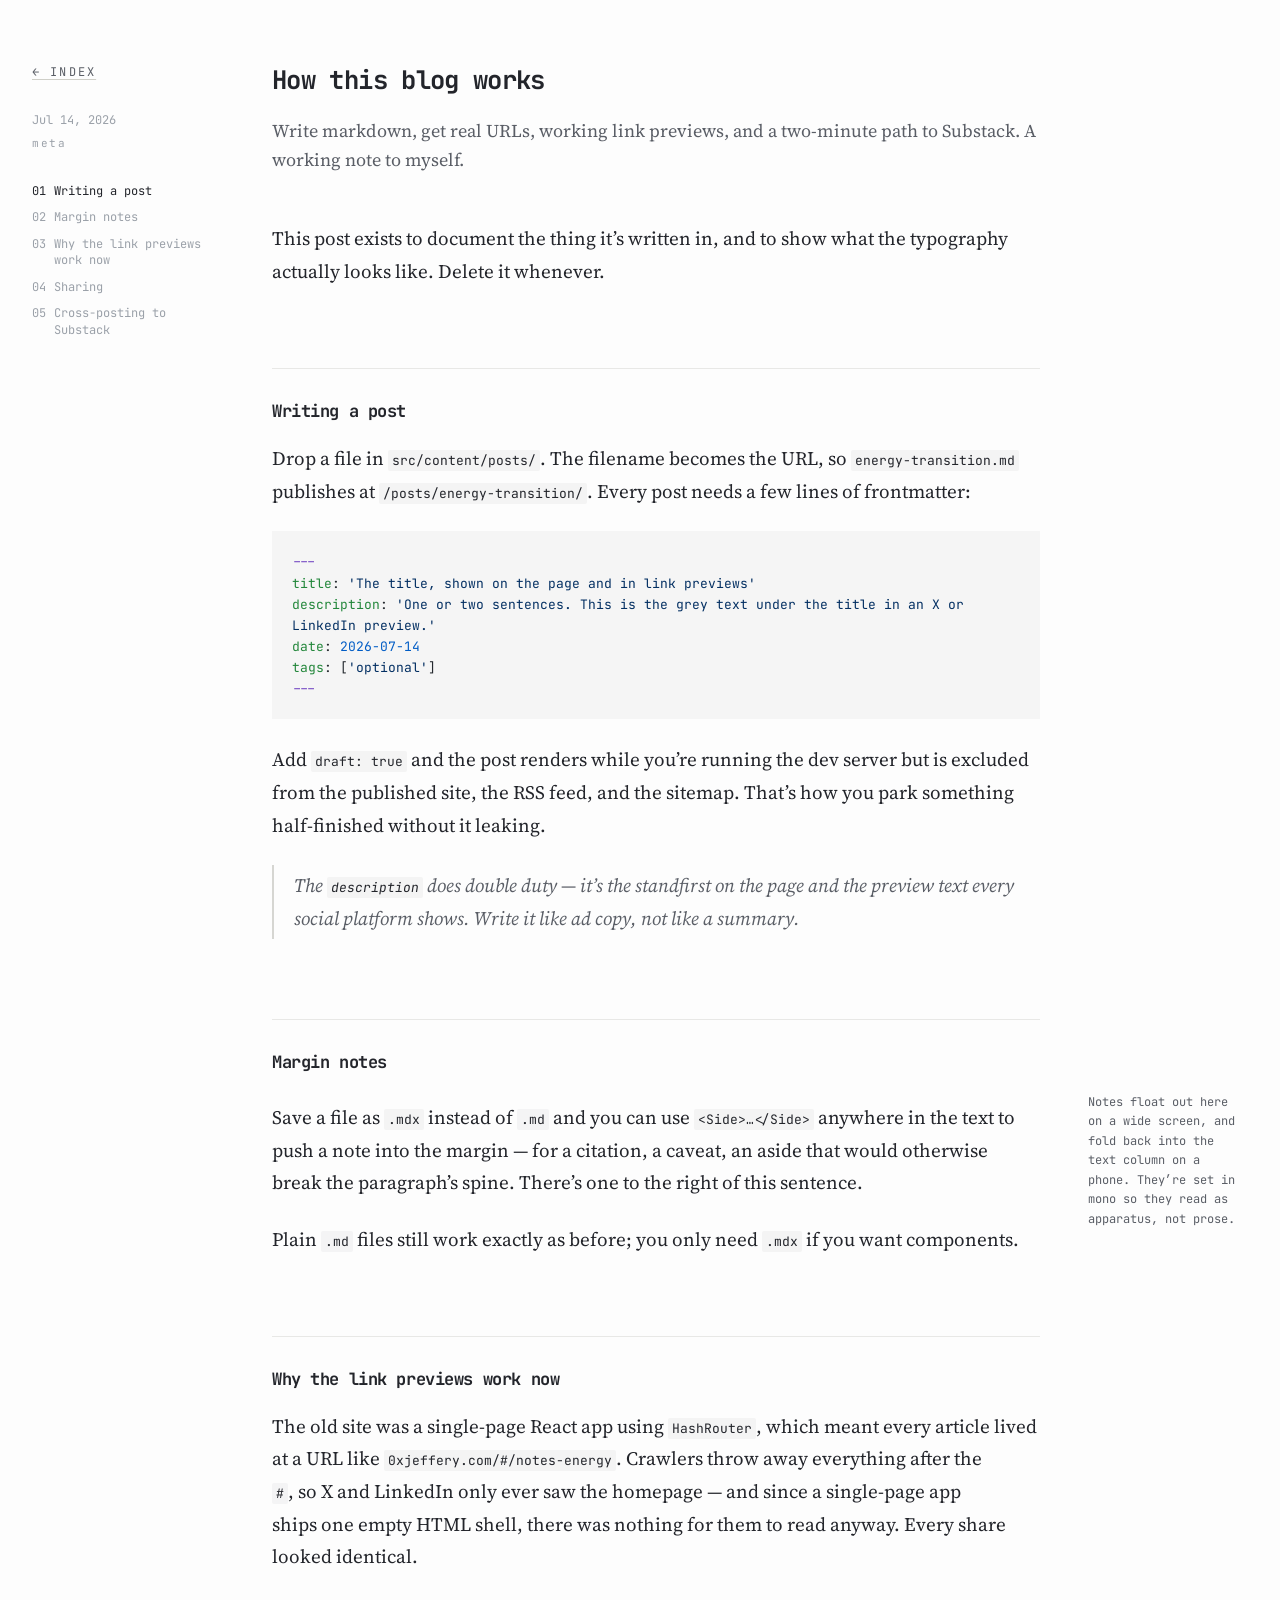
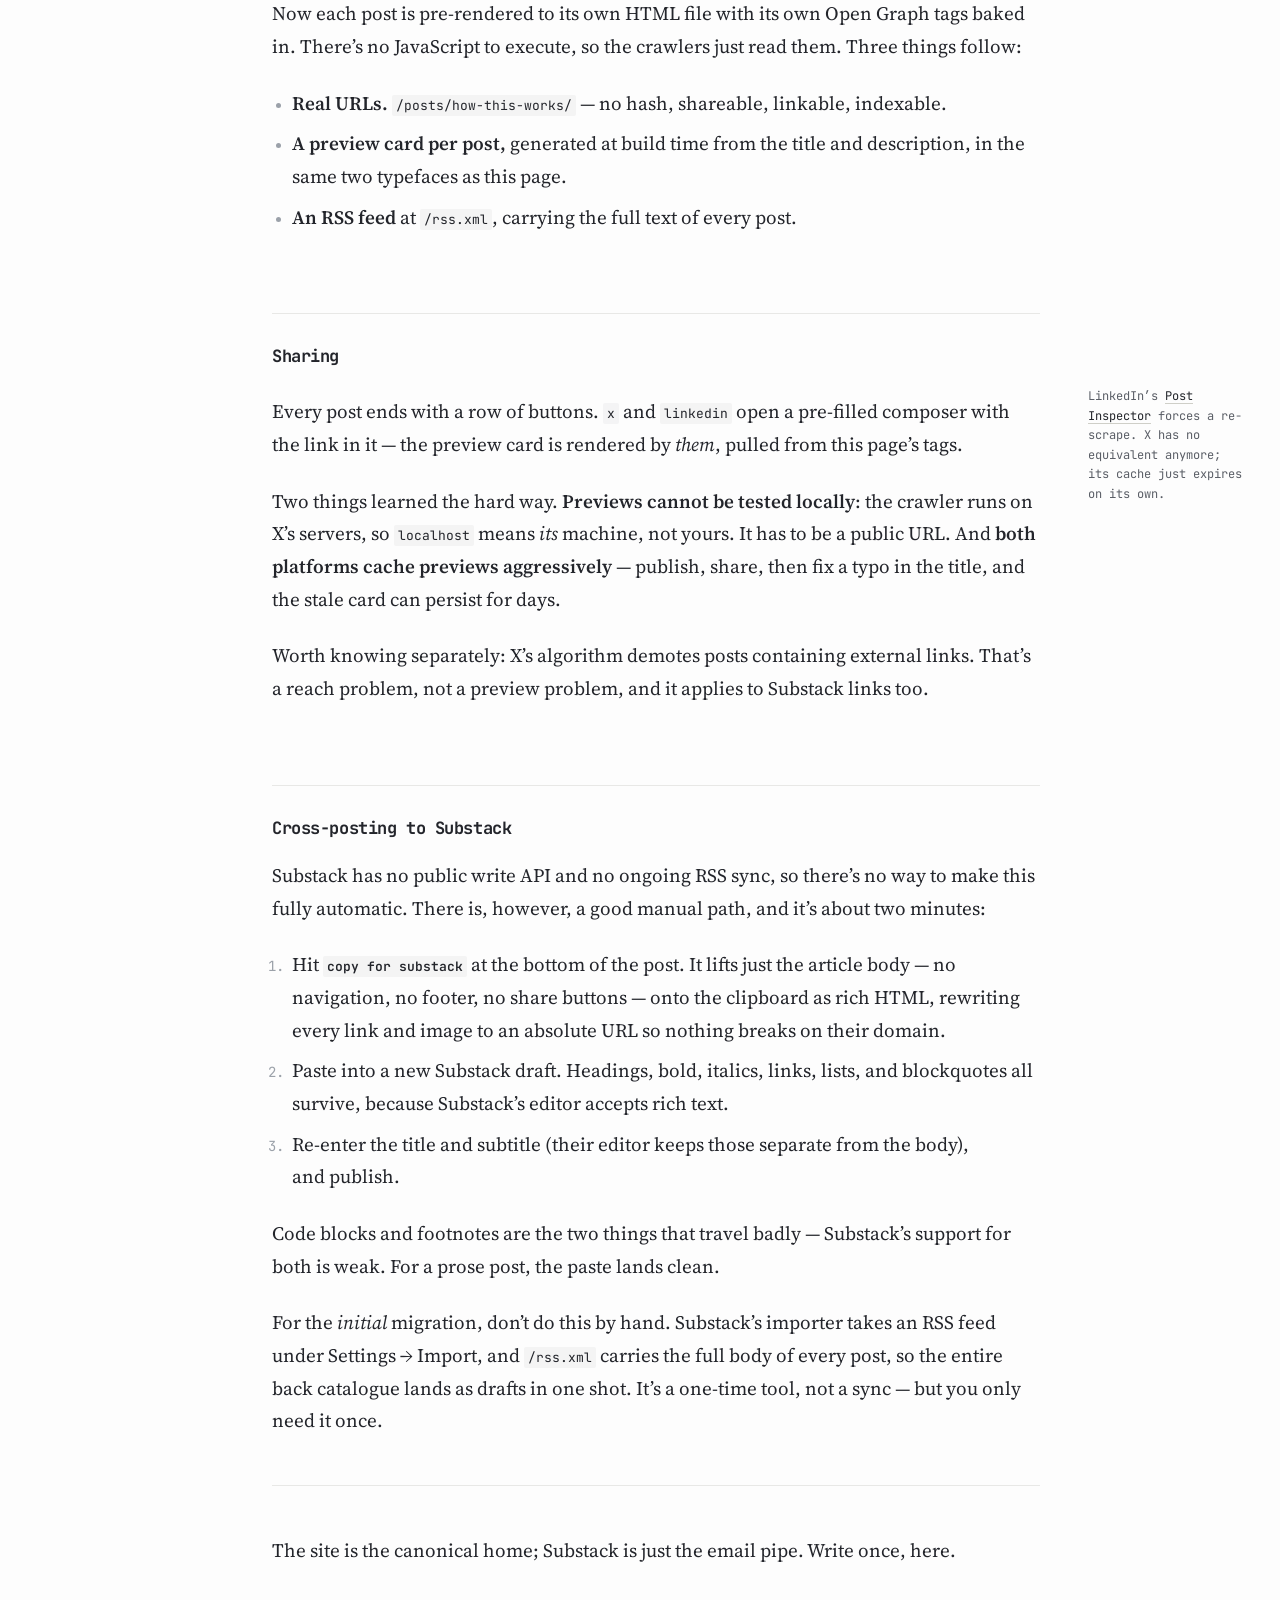
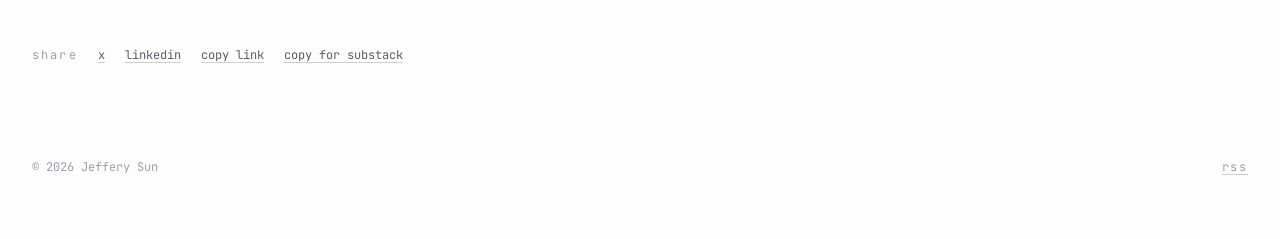
==== commit 5c89021e: "Updates" ====
--- a/posts/how-this-works/index.html
+++ b/posts/how-this-works/index.html
@@ -1,7 +1,7 @@
-<!DOCTYPE html><html lang="en"><head><meta charset="utf-8"><meta name="viewport" content="width=device-width, initial-scale=1"><meta name="theme-color" content="#fafaf8"><meta name="generator" content="Astro v7.0.9"><title>How this blog works — 0xjeffery</title><meta name="description" content="Write markdown, get real URLs, working link previews, and a two-minute path to Substack. A working note to myself."><link rel="canonical" href="https://0xjeffery.com/posts/how-this-works/"><link rel="icon" href="/logo.png" type="image/png"><link rel="sitemap" href="/sitemap-index.xml"><link rel="alternate" type="application/rss+xml" title="0xjeffery — Writing on markets, AI, and tech." href="https://0xjeffery.com/rss.xml"><!-- Open Graph: what LinkedIn (and most everything else) reads. --><meta property="og:type" content="article"><meta property="og:url" content="https://0xjeffery.com/posts/how-this-works/"><meta property="og:title" content="How this blog works"><meta property="og:description" content="Write markdown, get real URLs, working link previews, and a two-minute path to Substack. A working note to myself."><meta property="og:image" content="https://0xjeffery.com/og/how-this-works.png"><meta property="og:image:width" content="1200"><meta property="og:image:height" content="630"><meta property="og:image:alt" content="How this blog works"><meta property="og:site_name" content="0xjeffery"><meta property="og:locale" content="en_US"><meta property="article:published_time" content="2026-07-14T00:00:00.000Z"><meta property="article:author" content="Jeffery Sun"><!-- Twitter/X card. `summary_large_image` is what renders the big preview. --><meta name="twitter:card" content="summary_large_image"><meta name="twitter:title" content="How this blog works"><meta name="twitter:description" content="Write markdown, get real URLs, working link previews, and a two-minute path to Substack. A working note to myself."><meta name="twitter:image" content="https://0xjeffery.com/og/how-this-works.png"><meta name="twitter:image:alt" content="How this blog works"><link rel="preconnect" href="https://fonts.googleapis.com"><link rel="preconnect" href="https://fonts.gstatic.com" crossorigin><link href="https://fonts.googleapis.com/css2?family=JetBrains+Mono:wght@400;500;700&family=Source+Serif+4:ital,opsz,wght@0,8..60,400..600;1,8..60,400&display=swap" rel="stylesheet"><link rel="stylesheet" href="/_astro/BaseLayout.B2aOTqtH.css"></head><body><!-- `clip`, not `hidden`: overflow-x:hidden silently turns this into a scroll container,
+<!DOCTYPE html><html lang="en"><head><meta charset="utf-8"><meta name="viewport" content="width=device-width, initial-scale=1"><meta name="theme-color" content="#fafaf8"><meta name="generator" content="Astro v7.0.9"><title>How this blog works — 0xjeffery</title><meta name="description" content="Write markdown, get real URLs, working link previews, and a two-minute path to Substack. A working note to myself."><link rel="canonical" href="https://0xjeffery.com/posts/how-this-works/"><link rel="icon" href="/logo.png" type="image/png"><link rel="sitemap" href="/sitemap-index.xml"><link rel="alternate" type="application/rss+xml" title="0xjeffery — Writing on markets, AI, and tech." href="https://0xjeffery.com/rss.xml"><!-- Open Graph: what LinkedIn (and most everything else) reads. --><meta property="og:type" content="article"><meta property="og:url" content="https://0xjeffery.com/posts/how-this-works/"><meta property="og:title" content="How this blog works"><meta property="og:description" content="Write markdown, get real URLs, working link previews, and a two-minute path to Substack. A working note to myself."><meta property="og:image" content="https://0xjeffery.com/og/how-this-works.png"><meta property="og:image:width" content="1200"><meta property="og:image:height" content="630"><meta property="og:image:alt" content="How this blog works"><meta property="og:site_name" content="0xjeffery"><meta property="og:locale" content="en_US"><meta property="article:published_time" content="2026-07-14T00:00:00.000Z"><meta property="article:author" content="Jeffery Sun"><!-- Twitter/X card. `summary_large_image` is what renders the big preview. --><meta name="twitter:card" content="summary_large_image"><meta name="twitter:title" content="How this blog works"><meta name="twitter:description" content="Write markdown, get real URLs, working link previews, and a two-minute path to Substack. A working note to myself."><meta name="twitter:image" content="https://0xjeffery.com/og/how-this-works.png"><meta name="twitter:image:alt" content="How this blog works"><link rel="preconnect" href="https://fonts.googleapis.com"><link rel="preconnect" href="https://fonts.gstatic.com" crossorigin><link href="https://fonts.googleapis.com/css2?family=JetBrains+Mono:wght@400;500;700&family=Source+Serif+4:ital,opsz,wght@0,8..60,400..600;1,8..60,400&display=swap" rel="stylesheet"><link rel="stylesheet" href="/_astro/BaseLayout.CgXS3YCo.css"></head><body><!-- `clip`, not `hidden`: overflow-x:hidden silently turns this into a scroll container,
          which kills position:sticky on every descendant — including the pinned contents
-         sidebar. `clip` contains the same overflow without that side effect. --><div class="animate-fade-up min-h-screen overflow-x-clip"><div class="mx-auto max-w-[74rem] px-5 py-14 sm:px-10 sm:py-16 lg:px-14"><main><div class="lg:grid lg:grid-cols-[9rem_minmax(0,46rem)_9rem] lg:justify-center lg:gap-10"><!-- `self-start` is what makes `sticky` actually stick: a grid item stretches to the
-         row height by default, leaving it nothing to slide against. --><aside class="mb-10 font-mono text-xs lg:sticky lg:top-10 lg:mb-0 lg:self-start"><a href="/" class="ulink text-muted tracking-[0.18em] uppercase">← index</a><div class="text-faint mt-8"><time datetime="2026-07-14T00:00:00.000Z">Jul 14, 2026</time></div><div class="mt-2 flex flex-wrap gap-x-3"><span class="tag">meta</span></div><nav class="mt-8 hidden lg:block" aria-label="Contents"><ol class="space-y-2"><li class="flex gap-2 leading-snug"><span class="text-faint tabular-nums">01</span><a href="#writing-a-post" class="ulink text-muted">Writing a post</a></li><li class="flex gap-2 leading-snug"><span class="text-faint tabular-nums">02</span><a href="#margin-notes" class="ulink text-muted">Margin notes</a></li><li class="flex gap-2 leading-snug"><span class="text-faint tabular-nums">03</span><a href="#why-the-link-previews-work-now" class="ulink text-muted">Why the link previews work now</a></li><li class="flex gap-2 leading-snug"><span class="text-faint tabular-nums">04</span><a href="#sharing" class="ulink text-muted">Sharing</a></li><li class="flex gap-2 leading-snug"><span class="text-faint tabular-nums">05</span><a href="#cross-posting-to-substack" class="ulink text-muted">Cross-posting to Substack</a></li></ol></nav></aside><article><header><h1 class="text-ink font-mono text-2xl leading-[1.25] font-bold tracking-tight sm:text-[1.6rem]">How this blog works</h1><p class="text-muted mt-5 font-serif text-lg leading-relaxed">Write markdown, get real URLs, working link previews, and a two-minute path to Substack. A working note to myself.</p></header><!-- `data-article-body` is the exact subtree the "copy for substack" button lifts. --><div data-article-body class="prose mt-12"><p>This post exists to document the thing it’s written in, and to show what the typography
+         sidebar. `clip` contains the same overflow without that side effect. --><div class="animate-fade-up min-h-screen overflow-x-clip"><div class="mx-auto max-w-[84rem] px-5 py-14 sm:px-6 sm:py-16 lg:px-8"><main><div class="lg:grid lg:grid-cols-[12rem_minmax(0,52rem)_10rem] lg:justify-center lg:gap-12"><!-- `self-start` is what makes `sticky` actually stick: a grid item stretches to the
+         row height by default, leaving it nothing to slide against. --><aside class="mb-10 font-mono text-xs lg:sticky lg:top-10 lg:mb-0 lg:self-start"><a href="/" class="ulink text-muted tracking-[0.18em] uppercase">← index</a><div class="text-faint mt-8"><time datetime="2026-07-14T00:00:00.000Z">Jul 14, 2026</time></div><div class="mt-2 flex flex-wrap gap-x-3"><span class="tag">meta</span></div><nav class="mt-8 hidden lg:block" aria-label="Contents"><ol class="space-y-2.5"><li class="toc-item flex gap-2 leading-snug" data-toc="writing-a-post"><span class="toc-num">01</span><a href="#writing-a-post" class="toc-link no-underline">Writing a post</a></li><li class="toc-item flex gap-2 leading-snug" data-toc="margin-notes"><span class="toc-num">02</span><a href="#margin-notes" class="toc-link no-underline">Margin notes</a></li><li class="toc-item flex gap-2 leading-snug" data-toc="why-the-link-previews-work-now"><span class="toc-num">03</span><a href="#why-the-link-previews-work-now" class="toc-link no-underline">Why the link previews work now</a></li><li class="toc-item flex gap-2 leading-snug" data-toc="sharing"><span class="toc-num">04</span><a href="#sharing" class="toc-link no-underline">Sharing</a></li><li class="toc-item flex gap-2 leading-snug" data-toc="cross-posting-to-substack"><span class="toc-num">05</span><a href="#cross-posting-to-substack" class="toc-link no-underline">Cross-posting to Substack</a></li></ol></nav></aside><article><header><h1 class="text-ink font-mono text-2xl leading-[1.25] font-bold tracking-tight sm:text-[1.6rem]">How this blog works</h1><p class="text-muted mt-5 font-serif text-lg leading-relaxed">Write markdown, get real URLs, working link previews, and a two-minute path to Substack. A working note to myself.</p></header><!-- `data-article-body` is the exact subtree the "copy for substack" button lifts. --><div data-article-body class="prose mt-12"><p>This post exists to document the thing it’s written in, and to show what the typography
 actually looks like. Delete it whenever.</p>
 <h2 id="writing-a-post">Writing a post</h2>
 <p>Drop a file in <code>src/content/posts/</code>. The filename becomes the URL, so <code>energy-transition.md</code>
@@ -68,4 +68,4 @@
 back catalogue lands as drafts in one shot. It’s a one-time tool, not a sync — but you only
 need it once.</p>
 <hr/>
-<p>The site is the canonical home; Substack is just the email pipe. Write once, here.</p></div></article></div><div class="mt-20"><div class="text-faint flex flex-wrap items-center gap-x-5 gap-y-2 font-mono text-xs"><span class="tracking-[0.18em]">share</span><a href="https://x.com/intent/post?text=How%20this%20blog%20works&amp;url=https%3A%2F%2F0xjeffery.com%2Fposts%2Fhow-this-works%2F" target="_blank" rel="noopener noreferrer" class="ulink text-muted">x</a><a href="https://www.linkedin.com/sharing/share-offsite/?url=https%3A%2F%2F0xjeffery.com%2Fposts%2Fhow-this-works%2F" target="_blank" rel="noopener noreferrer" class="ulink text-muted">linkedin</a><button type="button" data-copy-link="https://0xjeffery.com/posts/how-this-works/" class="ulink text-muted cursor-pointer">copy link</button><button type="button" data-copy-substack class="ulink text-muted cursor-pointer">copy for substack</button><span data-share-status class="text-faint opacity-0 transition-opacity" role="status" aria-live="polite"></span></div></div><script type="module">var e=document.querySelector(`[data-share-status]`),t;function n(n){e&&(e.textContent=n,e.style.opacity=`1`,clearTimeout(t),t=setTimeout(()=>e.style.opacity=`0`,2400))}document.querySelector(`[data-copy-link]`)?.addEventListener(`click`,async e=>{let t=e.currentTarget.dataset.copyLink;try{await navigator.clipboard.writeText(t),n(`link copied`)}catch{n(`copy failed — press ⌘C`)}}),document.querySelector(`[data-copy-substack]`)?.addEventListener(`click`,async()=>{let e=document.querySelector(`[data-article-body]`);if(!e)return;let t=e.cloneNode(!0);t.querySelectorAll(`a[href]`).forEach(e=>{e.setAttribute(`href`,new URL(e.getAttribute(`href`),location.href).toString())}),t.querySelectorAll(`img[src]`).forEach(e=>{e.setAttribute(`src`,new URL(e.getAttribute(`src`),location.href).toString()),e.removeAttribute(`srcset`),e.removeAttribute(`loading`)}),t.querySelectorAll(`[class]`).forEach(e=>e.removeAttribute(`class`)),t.querySelectorAll(`[id]`).forEach(e=>e.removeAttribute(`id`));let r=t.innerHTML,i=e.innerText;try{await navigator.clipboard.write([new ClipboardItem({"text/html":new Blob([r],{type:`text/html`}),"text/plain":new Blob([i],{type:`text/plain`})})]),n(`article copied — paste into Substack`)}catch{try{await navigator.clipboard.writeText(i),n(`copied as plain text (rich copy unsupported here)`)}catch{n(`copy failed — select the article and press ⌘C`)}}});</script></main><footer class="text-faint mt-24 flex items-center justify-between font-mono text-xs"><span>© 2026 Jeffery Sun</span><a href="/rss.xml" class="ulink text-faint tracking-[0.15em]">rss</a></footer></div></div></body></html>+<p>The site is the canonical home; Substack is just the email pipe. Write once, here.</p></div></article></div><div class="mt-20"><div class="text-faint flex flex-wrap items-center gap-x-5 gap-y-2 font-mono text-xs"><span class="tracking-[0.18em]">share</span><a href="https://x.com/intent/post?text=How%20this%20blog%20works&amp;url=https%3A%2F%2F0xjeffery.com%2Fposts%2Fhow-this-works%2F" target="_blank" rel="noopener noreferrer" class="ulink text-muted">x</a><a href="https://www.linkedin.com/sharing/share-offsite/?url=https%3A%2F%2F0xjeffery.com%2Fposts%2Fhow-this-works%2F" target="_blank" rel="noopener noreferrer" class="ulink text-muted">linkedin</a><button type="button" data-copy-link="https://0xjeffery.com/posts/how-this-works/" class="ulink text-muted cursor-pointer">copy link</button><button type="button" data-copy-substack class="ulink text-muted cursor-pointer">copy for substack</button><span data-share-status class="text-faint opacity-0 transition-opacity" role="status" aria-live="polite"></span></div></div><script type="module">var e=document.querySelector(`[data-share-status]`),t;function n(n){e&&(e.textContent=n,e.style.opacity=`1`,clearTimeout(t),t=setTimeout(()=>e.style.opacity=`0`,2400))}document.querySelector(`[data-copy-link]`)?.addEventListener(`click`,async e=>{let t=e.currentTarget.dataset.copyLink;try{await navigator.clipboard.writeText(t),n(`link copied`)}catch{n(`copy failed — press ⌘C`)}}),document.querySelector(`[data-copy-substack]`)?.addEventListener(`click`,async()=>{let e=document.querySelector(`[data-article-body]`);if(!e)return;let t=e.cloneNode(!0);t.querySelectorAll(`a[href]`).forEach(e=>{e.setAttribute(`href`,new URL(e.getAttribute(`href`),location.href).toString())}),t.querySelectorAll(`img[src]`).forEach(e=>{e.setAttribute(`src`,new URL(e.getAttribute(`src`),location.href).toString()),e.removeAttribute(`srcset`),e.removeAttribute(`loading`)}),t.querySelectorAll(`[class]`).forEach(e=>e.removeAttribute(`class`)),t.querySelectorAll(`[id]`).forEach(e=>e.removeAttribute(`id`));let r=t.innerHTML,i=e.innerText;try{await navigator.clipboard.write([new ClipboardItem({"text/html":new Blob([r],{type:`text/html`}),"text/plain":new Blob([i],{type:`text/plain`})})]),n(`article copied — paste into Substack`)}catch{try{await navigator.clipboard.writeText(i),n(`copied as plain text (rich copy unsupported here)`)}catch{n(`copy failed — select the article and press ⌘C`)}}});</script></main><footer class="text-faint mt-24 flex items-center justify-between font-mono text-xs"><span>© 2026 Jeffery Sun</span><a href="/rss.xml" class="ulink text-faint tracking-[0.15em]">rss</a></footer></div></div></body></html><script type="module">var e=matchMedia(`(prefers-reduced-motion: reduce)`).matches,t=document.querySelector(`[data-article-body]`);if(t&&!e){let e=t.querySelectorAll(`:scope > h2, :scope > .exh, :scope > .tblwrap`),n=new IntersectionObserver((e,t)=>{for(let n of e)n.isIntersecting&&(n.target.classList.add(`is-in`),t.unobserve(n.target))},{rootMargin:`0px 0px -12% 0px`});for(let t of e)t.getBoundingClientRect().top<window.innerHeight||(t.classList.add(`reveal`),n.observe(t))}var n=[...document.querySelectorAll(`[data-article-body] > h2[id]`)],r=[...document.querySelectorAll(`.toc-item`)];if(n.length&&r.length){let e=()=>{let e=n[0].id;for(let t of n)if(t.getBoundingClientRect().top<=120)e=t.id;else break;for(let t of r){let n=t.dataset.toc===e;t.dataset.current=String(n),t.querySelector(`.toc-link`)?.setAttribute(`aria-current`,String(n))}},t=!1;addEventListener(`scroll`,()=>{t||(t=!0,requestAnimationFrame(()=>{e(),t=!1}))},{passive:!0}),e()}</script>
--- a/_astro/BaseLayout.CgXS3YCo.css
+++ b/_astro/BaseLayout.CgXS3YCo.css
@@ -0,0 +1,2 @@
+/*! tailwindcss v4.3.2 | MIT License | https://tailwindcss.com */
+@layer properties{@supports (((-webkit-hyphens:none)) and (not (margin-trim:inline))) or ((-moz-orient:inline) and (not (color:rgb(from red r g b)))){*,:before,:after,::backdrop{--tw-tracking:initial;--tw-rotate-x:initial;--tw-rotate-y:initial;--tw-rotate-z:initial;--tw-skew-x:initial;--tw-skew-y:initial;--tw-space-y-reverse:0;--tw-leading:initial;--tw-font-weight:initial;--tw-duration:initial;--tw-border-style:solid;--tw-ordinal:initial;--tw-slashed-zero:initial;--tw-numeric-figure:initial;--tw-numeric-spacing:initial;--tw-numeric-fraction:initial}}}@layer theme{:root,:host{--font-sans:ui-sans-serif, system-ui, sans-serif, "Apple Color Emoji", "Segoe UI Emoji", "Segoe UI Symbol", "Noto Color Emoji";--font-serif:"Source Serif 4", ui-serif, Charter, "Iowan Old Style", Georgia, serif;--font-mono:"JetBrains Mono", ui-monospace, SFMono-Regular, Menlo, monospace;--spacing:.25rem;--text-xs:.75rem;--text-xs--line-height:calc(1 / .75);--text-sm:.875rem;--text-sm--line-height:calc(1.25 / .875);--text-base:1rem;--text-base--line-height:calc(1.5 / 1);--text-lg:1.125rem;--text-lg--line-height:calc(1.75 / 1.125);--text-2xl:1.5rem;--text-2xl--line-height:calc(2 / 1.5);--font-weight-normal:400;--font-weight-semibold:600;--font-weight-bold:700;--tracking-tight:-.025em;--leading-snug:1.375;--leading-normal:1.5;--leading-relaxed:1.625;--default-transition-duration:.15s;--default-transition-timing-function:cubic-bezier(.4, 0, .2, 1);--default-font-family:var(--font-sans);--default-mono-font-family:var(--font-mono);--color-accent:#23252b;--color-wash:#f4f4f2;--color-paper:#fdfdfd;--color-ink:#23252b;--color-muted:#5a5e66;--color-faint:#9ba1a9;--color-line:#e8e8e6;--color-line2:#d6d6d2;--animate-fade-up:fade-up .6s ease-out both}}@layer base{*,:after,:before,::backdrop{box-sizing:border-box;border:0 solid;margin:0;padding:0}::file-selector-button{box-sizing:border-box;border:0 solid;margin:0;padding:0}html,:host{-webkit-text-size-adjust:100%;tab-size:4;line-height:1.5;font-family:var(--default-font-family,ui-sans-serif, system-ui, sans-serif, "Apple Color Emoji", "Segoe UI Emoji", "Segoe UI Symbol", "Noto Color Emoji");font-feature-settings:var(--default-font-feature-settings,normal);font-variation-settings:var(--default-font-variation-settings,normal);-webkit-tap-highlight-color:transparent}hr{height:0;color:inherit;border-top-width:1px}abbr:where([title]){text-decoration:underline dotted}h1,h2,h3,h4,h5,h6{font-size:inherit;font-weight:inherit}a{color:inherit;-webkit-text-decoration:inherit;-webkit-text-decoration:inherit;-webkit-text-decoration:inherit;text-decoration:inherit}b,strong{font-weight:bolder}code,kbd,samp,pre{font-family:var(--default-mono-font-family,ui-monospace, SFMono-Regular, Menlo, Monaco, Consolas, "Liberation Mono", "Courier New", monospace);font-feature-settings:var(--default-mono-font-feature-settings,normal);font-variation-settings:var(--default-mono-font-variation-settings,normal);font-size:1em}small{font-size:80%}sub,sup{vertical-align:baseline;font-size:75%;line-height:0;position:relative}sub{bottom:-.25em}sup{top:-.5em}table{text-indent:0;border-color:inherit;border-collapse:collapse}:-moz-focusring{outline:auto}progress{vertical-align:baseline}summary{display:list-item}ol,ul,menu{list-style:none}img,svg,video,canvas,audio,iframe,embed,object{vertical-align:middle;display:block}img,video{max-width:100%;height:auto}button,input,select,optgroup,textarea{font:inherit;font-feature-settings:inherit;font-variation-settings:inherit;letter-spacing:inherit;color:inherit;opacity:1;background-color:#0000;border-radius:0}::file-selector-button{font:inherit;font-feature-settings:inherit;font-variation-settings:inherit;letter-spacing:inherit;color:inherit;opacity:1;background-color:#0000;border-radius:0}:where(select:is([multiple],[size])) optgroup{font-weight:bolder}:where(select:is([multiple],[size])) optgroup option{padding-inline-start:20px}::file-selector-button{margin-inline-end:4px}::placeholder{opacity:1}@supports (not ((-webkit-appearance:-apple-pay-button))) or (contain-intrinsic-size:1px){::placeholder{color:currentColor}@supports (color:color-mix(in lab, red, red)){::placeholder{color:color-mix(in oklab, currentcolor 50%, transparent)}}}textarea{resize:vertical}::-webkit-search-decoration{-webkit-appearance:none}::-webkit-date-and-time-value{min-height:1lh;text-align:inherit}::-webkit-datetime-edit{display:inline-flex}::-webkit-datetime-edit-fields-wrapper{padding:0}::-webkit-datetime-edit{padding-block:0}::-webkit-datetime-edit-year-field{padding-block:0}::-webkit-datetime-edit-month-field{padding-block:0}::-webkit-datetime-edit-day-field{padding-block:0}::-webkit-datetime-edit-hour-field{padding-block:0}::-webkit-datetime-edit-minute-field{padding-block:0}::-webkit-datetime-edit-second-field{padding-block:0}::-webkit-datetime-edit-millisecond-field{padding-block:0}::-webkit-datetime-edit-meridiem-field{padding-block:0}::-webkit-calendar-picker-indicator{line-height:1}:-moz-ui-invalid{box-shadow:none}button,input:where([type=button],[type=reset],[type=submit]){appearance:button}::file-selector-button{appearance:button}::-webkit-inner-spin-button{height:auto}::-webkit-outer-spin-button{height:auto}[hidden]:where(:not([hidden=until-found])){display:none!important}html{scroll-behavior:smooth}body{background-color:var(--color-paper);font-family:var(--font-mono);color:var(--color-ink);-webkit-font-smoothing:antialiased;-moz-osx-font-smoothing:grayscale}::selection{color:#fdfdfd;background:#23252bd9}}@layer components{.prose .exh{margin-block:calc(var(--spacing) * 14);clear:both;width:100%}.prose .exh svg{width:100%;height:auto;display:block}.prose .exh-title{margin-bottom:calc(var(--spacing) * 4);font-family:var(--font-serif);font-size:var(--text-sm);line-height:var(--tw-leading,var(--text-sm--line-height));--tw-leading:var(--leading-snug);line-height:var(--leading-snug);color:var(--color-muted)}.prose .exh-title .lab{margin-right:calc(var(--spacing) * 2);font-family:var(--font-mono);--tw-font-weight:var(--font-weight-bold);font-size:11px;font-weight:var(--font-weight-bold);--tw-tracking:.1em;letter-spacing:.1em;color:var(--color-accent);text-transform:uppercase}.prose .exh-note{margin-top:calc(var(--spacing) * 4);border-top-style:var(--tw-border-style);border-top-width:1px;border-color:var(--color-line);padding-top:calc(var(--spacing) * 3);font-family:var(--font-serif);--tw-leading:var(--leading-normal);font-size:13px;line-height:var(--leading-normal);color:var(--color-muted)}.prose .exh-note strong{--tw-font-weight:var(--font-weight-semibold);font-weight:var(--font-weight-semibold);color:var(--color-ink)}.prose .panel-lab{margin-top:calc(var(--spacing) * 8);margin-bottom:calc(var(--spacing) * 3);font-family:var(--font-mono);--tw-font-weight:var(--font-weight-bold);font-size:11px;font-weight:var(--font-weight-bold);--tw-tracking:.1em;letter-spacing:.1em;color:var(--color-accent);text-transform:uppercase}.prose .panel-lab em{font-family:var(--font-serif);color:var(--color-muted);text-transform:none;letter-spacing:0;font-size:13px;font-style:normal}.prose a.nref{font-family:var(--font-mono);--tw-tracking:.08em;letter-spacing:.08em;white-space:nowrap;color:var(--color-faint);text-transform:uppercase;font-size:10px;text-decoration-style:dotted}.prose .lede{--tw-leading:1.6;color:var(--color-ink);font-size:1.125rem;line-height:1.6}.prose .formula{margin-block:calc(var(--spacing) * 6);text-align:center;font-family:var(--font-serif);color:var(--color-muted);font-style:italic}.prose .small{font-family:var(--font-mono);font-size:var(--text-xs);line-height:var(--tw-leading,var(--text-xs--line-height));--tw-leading:var(--leading-relaxed);line-height:var(--leading-relaxed);color:var(--color-faint)}.prose .box{margin-block:calc(var(--spacing) * 8);border-left-style:var(--tw-border-style);border-left-width:2px;border-color:var(--color-accent);background-color:var(--color-wash);padding-inline:calc(var(--spacing) * 6);padding-block:calc(var(--spacing) * 4)}.prose .box p{margin-block:calc(var(--spacing) * 2);font-size:15px}.prose .box p:first-child{margin-top:0}.prose .box p:last-child{margin-bottom:0}.prose .tldr{margin-block:calc(var(--spacing) * 10);border-left-style:var(--tw-border-style);border-left-width:2px;border-color:var(--color-accent);background-color:var(--color-wash);padding-inline:calc(var(--spacing) * 6);padding-block:calc(var(--spacing) * 5)}.prose .tldr-hd{margin-bottom:calc(var(--spacing) * 4);font-family:var(--font-mono);--tw-font-weight:var(--font-weight-bold);font-size:11px;font-weight:var(--font-weight-bold);--tw-tracking:.16em;letter-spacing:.16em;color:var(--color-accent);text-transform:uppercase}.prose .tldr ol{counter-reset:t;margin:0;padding:0;list-style-type:none}.prose .tldr li{margin-bottom:calc(var(--spacing) * 4);padding-left:calc(var(--spacing) * 8);--tw-leading:var(--leading-relaxed);font-size:15px;line-height:var(--leading-relaxed);counter-increment:t;position:relative}.prose .tldr li:last-child{margin-bottom:0}.prose .tldr li:before{content:counter(t);border-style:var(--tw-border-style);border-width:1px;border-color:var(--color-accent);width:19px;height:19px;font-family:var(--font-mono);--tw-font-weight:var(--font-weight-bold);font-size:10px;font-weight:var(--font-weight-bold);color:var(--color-accent);border-radius:3.40282e38px;justify-content:center;align-items:center;display:flex;position:absolute;top:3px;left:0}.prose .tldr .cl{--tw-font-weight:var(--font-weight-bold);font-weight:var(--font-weight-bold);color:var(--color-ink);display:block}.prose ol.watch{margin-block:calc(var(--spacing) * 5);counter-reset:w;padding:0;list-style-type:none}.prose ol.watch li{margin-bottom:calc(var(--spacing) * 3);padding-left:calc(var(--spacing) * 8);counter-increment:w;position:relative}.prose ol.watch li:before{content:counter(w, lower-roman) ".";font-family:var(--font-mono);font-size:var(--text-xs);line-height:var(--tw-leading,var(--text-xs--line-height));--tw-font-weight:var(--font-weight-bold);font-weight:var(--font-weight-bold);color:var(--color-accent);position:absolute;top:2px;left:0}.prose .tblwrap{overflow-x:auto}.prose .tblwrap table{min-width:640px;font-family:var(--font-serif);--tw-leading:var(--leading-normal);font-size:13.5px;line-height:var(--leading-normal)}.prose .tblwrap th{border-top-style:var(--tw-border-style);border-top-width:1.5px;border-bottom-style:var(--tw-border-style);border-bottom-width:1px;border-color:var(--color-ink);padding-block:calc(var(--spacing) * 2);padding-right:calc(var(--spacing) * 4);text-align:left;vertical-align:bottom;font-family:var(--font-mono);--tw-font-weight:var(--font-weight-bold);font-size:11px;font-weight:var(--font-weight-bold);--tw-tracking:.08em;letter-spacing:.08em;color:var(--color-ink);text-transform:uppercase}.prose .tblwrap td{border-bottom-style:var(--tw-border-style);border-bottom-width:1px;border-color:var(--color-line);padding-block:calc(var(--spacing) * 2.5);padding-right:calc(var(--spacing) * 4);vertical-align:top}.prose .tblwrap th.r,.prose .tblwrap td.r,.prose .tblwrap td.num{padding-right:calc(var(--spacing) * 6);text-align:right;white-space:nowrap;--tw-numeric-spacing:tabular-nums;font-variant-numeric:var(--tw-ordinal,) var(--tw-slashed-zero,) var(--tw-numeric-figure,) var(--tw-numeric-spacing,) var(--tw-numeric-fraction,)}.prose .tblwrap td.hd{--tw-font-weight:var(--font-weight-bold);font-weight:var(--font-weight-bold);color:var(--color-ink)}.prose .tblwrap tr:last-child td{border-bottom-style:var(--tw-border-style);border-bottom-width:1.5px;border-color:var(--color-ink)}.prose .tblwrap tr.sec td{background-color:var(--color-wash);padding-inline:calc(var(--spacing) * 2);padding-block:calc(var(--spacing) * 1.5);font-family:var(--font-mono);--tw-font-weight:var(--font-weight-bold);font-size:11px;font-weight:var(--font-weight-bold);--tw-tracking:.08em;letter-spacing:.08em;color:var(--color-accent);text-transform:uppercase}.prose .tblwrap .it{--tw-font-weight:var(--font-weight-bold);font-weight:var(--font-weight-bold);color:var(--color-ink);display:block}.prose .tblwrap .sub{margin-top:calc(var(--spacing) * .5);font-family:var(--font-mono);--tw-leading:var(--leading-snug);font-size:11px;line-height:var(--leading-snug);color:var(--color-faint);display:block}.prose .tblwrap tr.tot td{border-top-style:var(--tw-border-style);border-top-width:1px;border-bottom-style:var(--tw-border-style);border-bottom-width:1.5px;border-color:var(--color-ink);background-color:var(--color-wash)}.prose .tblwrap tr.tot .it,.prose .tblwrap tr.tot td.num{--tw-font-weight:var(--font-weight-bold);font-weight:var(--font-weight-bold);color:var(--color-accent)}.prose .tblwrap tr.memo td{border-bottom-style:var(--tw-border-style);padding-top:calc(var(--spacing) * 4);border-bottom-width:0}.prose .tblwrap tr.memo .it{--tw-font-weight:var(--font-weight-normal);font-weight:var(--font-weight-normal);font-style:italic}.prose .anote{margin-bottom:calc(var(--spacing) * 7);border-left-style:var(--tw-border-style);border-left-width:2px;border-color:var(--color-line);padding-left:calc(var(--spacing) * 5)}.prose .anote:target{border-color:var(--color-accent)}.prose .an-hd{margin-bottom:calc(var(--spacing) * 3);font-family:var(--font-serif);font-size:var(--text-sm);line-height:var(--tw-leading,var(--text-sm--line-height));--tw-leading:var(--leading-snug);line-height:var(--leading-snug);color:var(--color-muted)}.prose .an-lab{margin-right:calc(var(--spacing) * 2);font-family:var(--font-mono);--tw-font-weight:var(--font-weight-bold);font-size:11px;font-weight:var(--font-weight-bold);--tw-tracking:.08em;letter-spacing:.08em;color:var(--color-accent);text-transform:uppercase}.prose .anote dl{column-gap:calc(var(--spacing) * 5);row-gap:calc(var(--spacing) * 2);--tw-leading:var(--leading-normal);font-size:13.5px;line-height:var(--leading-normal);color:var(--color-muted);grid-template-columns:8rem 1fr;margin:0;display:grid}.prose .anote dt{padding-top:calc(var(--spacing) * .5);font-family:var(--font-mono);--tw-font-weight:var(--font-weight-bold);font-size:10px;font-weight:var(--font-weight-bold);--tw-tracking:.05em;letter-spacing:.05em;color:var(--color-faint);text-transform:uppercase}.prose .anote dd{margin:0}.prose .anote strong{--tw-font-weight:var(--font-weight-normal);font-weight:var(--font-weight-normal);color:var(--color-ink)}.prose .gloss-grid{margin-top:calc(var(--spacing) * 5);--tw-leading:var(--leading-normal);font-size:13.5px;line-height:var(--leading-normal);columns:2;column-gap:2.5rem}.prose .gloss-grid p{margin-top:0;margin-bottom:calc(var(--spacing) * 3);break-inside:avoid}.prose .gloss-grid b{font-family:var(--font-mono);--tw-font-weight:var(--font-weight-bold);font-size:12px;font-weight:var(--font-weight-bold);color:var(--color-ink)}.prose .gloss-grid span{color:var(--color-muted)}@media (width<=640px){.prose .gloss-grid{columns:1}.prose .anote dl{grid-template-columns:1fr;row-gap:.125rem}.prose .anote dd{margin-bottom:calc(var(--spacing) * 2)}}.prose .exh svg .box{fill:none;stroke:#9ba1a9;stroke-width:1px}.prose .exh svg .hd{fill:#23252b;font-size:13px;font-weight:700}.prose .exh svg .sm{fill:#23252b;font-size:10.5px}.prose .exh svg .xs{fill:#9ba1a9;font-size:9.5px}.prose .exh svg .nv{fill:#23252b;font-size:11px;font-weight:700}.prose .exh svg .bk{fill:#9c4133;font-size:11px;font-weight:700}.prose .exh svg .fl{stroke:#23252b;stroke-width:1.4px;fill:none;marker-end:url(#a2)}.prose{font-family:var(--font-serif);--tw-leading:1.72;color:var(--color-ink);font-variant-numeric:oldstyle-nums proportional-nums;text-wrap:pretty;font-size:1.1875rem;line-height:1.72}.prose>*+*{margin-top:calc(var(--spacing) * 6)}.prose h2{margin-top:calc(var(--spacing) * 20);border-top-style:var(--tw-border-style);border-top-width:1px;border-color:var(--color-line);padding-top:calc(var(--spacing) * 7);font-family:var(--font-mono);--tw-font-weight:var(--font-weight-bold);font-size:1.0625rem;font-weight:var(--font-weight-bold);--tw-tracking:var(--tracking-tight);letter-spacing:var(--tracking-tight);color:var(--color-ink);scroll-margin-top:2.5rem}.prose h3{margin-top:calc(var(--spacing) * 11);font-family:var(--font-mono);--tw-font-weight:var(--font-weight-bold);font-size:.9375rem;font-weight:var(--font-weight-bold);--tw-tracking:var(--tracking-tight);letter-spacing:var(--tracking-tight);color:var(--color-ink);scroll-margin-top:2.5rem}.prose h2+*,.prose h3+*{margin-top:calc(var(--spacing) * 4)}.prose a{color:var(--color-ink);transition-property:color,background-color,border-color,outline-color,text-decoration-color,fill,stroke,--tw-gradient-from,--tw-gradient-via,--tw-gradient-to;transition-timing-function:var(--tw-ease,var(--default-transition-timing-function));transition-duration:var(--tw-duration,var(--default-transition-duration));--tw-duration:.15s;text-underline-offset:3px;text-decoration:underline 1px #cfcfc8;transition-duration:.15s}.prose a:hover{color:var(--color-muted);text-decoration-color:#5a5e66}.prose strong{--tw-font-weight:var(--font-weight-semibold);font-weight:var(--font-weight-semibold);color:var(--color-ink)}.prose em{font-style:italic}.prose ul{list-style-type:disc;list-style-position:outside}:where(.prose ul>:not(:last-child)){--tw-space-y-reverse:0;margin-block-start:calc(calc(var(--spacing) * 2) * var(--tw-space-y-reverse));margin-block-end:calc(calc(var(--spacing) * 2) * calc(1 - var(--tw-space-y-reverse)))}.prose ul{padding-left:calc(var(--spacing) * 5)}.prose ol{list-style-type:decimal;list-style-position:outside}:where(.prose ol>:not(:last-child)){--tw-space-y-reverse:0;margin-block-start:calc(calc(var(--spacing) * 2) * var(--tw-space-y-reverse));margin-block-end:calc(calc(var(--spacing) * 2) * calc(1 - var(--tw-space-y-reverse)))}.prose ol{padding-left:calc(var(--spacing) * 5)}.prose li::marker{font-family:var(--font-mono);font-size:var(--text-sm);line-height:var(--tw-leading,var(--text-sm--line-height));color:var(--color-faint)}.prose blockquote{border-left-style:var(--tw-border-style);border-left-width:2px;border-color:var(--color-line2);padding-block:var(--spacing);padding-left:calc(var(--spacing) * 5);color:var(--color-muted);font-style:italic}.prose hr{margin-block:calc(var(--spacing) * 12);border-top-style:var(--tw-border-style);border-top-width:1px;border-color:var(--color-line)}.prose img{margin-block:calc(var(--spacing) * 8);border-style:var(--tw-border-style);border-width:1px;border-color:var(--color-line);max-width:100%}.prose figcaption{margin-top:calc(var(--spacing) * 2);font-family:var(--font-mono);font-size:var(--text-xs);line-height:var(--tw-leading,var(--text-xs--line-height));color:var(--color-faint)}.prose code:not(pre code){background-color:#23252b0a;border-radius:2px}@supports (color:color-mix(in lab, red, red)){.prose code:not(pre code){background-color:color-mix(in oklab, var(--color-ink) 4%, transparent)}}.prose code:not(pre code){padding-inline:var(--spacing);padding-block:calc(var(--spacing) * .5);font-family:var(--font-mono);color:var(--color-ink);font-size:.8125rem}.prose pre{padding:calc(var(--spacing) * 5);font-family:var(--font-mono);--tw-leading:var(--leading-relaxed);font-size:.8125rem;line-height:var(--leading-relaxed);overflow-x:auto;background-color:#23252b09!important}.prose pre code{background-color:#0000;padding:0}.prose table{border-collapse:collapse;width:100%;font-family:var(--font-mono);font-size:.8125rem}.prose th,.prose td{border-bottom-style:var(--tw-border-style);border-bottom-width:1px;border-color:var(--color-line);padding-block:calc(var(--spacing) * 2);padding-right:calc(var(--spacing) * 6);text-align:left}.prose th{--tw-tracking:.1em;letter-spacing:.1em;color:var(--color-faint);text-transform:uppercase;font-size:11px}.prose .footnotes{margin-top:calc(var(--spacing) * 12);border-top-style:var(--tw-border-style);border-top-width:1px;border-color:var(--color-line);padding-top:calc(var(--spacing) * 6);font-size:var(--text-sm);line-height:var(--tw-leading,var(--text-sm--line-height));color:var(--color-muted)}.sidenote{border-left-style:var(--tw-border-style);border-left-width:2px;border-color:var(--color-line2);padding-block:var(--spacing);padding-left:calc(var(--spacing) * 4);font-family:var(--font-mono);--tw-leading:var(--leading-relaxed);font-size:.75rem;line-height:var(--leading-relaxed);color:var(--color-muted);margin-block:calc(var(--spacing) * 4);display:block}@media (width>=64rem){.sidenote{float:right;clear:right;margin-block:var(--spacing);margin-left:calc(var(--spacing) * 8);border-left-style:var(--tw-border-style);padding-block:0;border-left-width:0;width:10rem;margin-right:-13rem;padding-left:0}}.reveal{opacity:0;will-change:opacity, transform;transition:opacity .5s ease-out,transform .5s ease-out;transform:translateY(10px)}.reveal.is-in{opacity:1;transform:none}.toc-link{color:var(--color-faint);transition-property:color,background-color,border-color,outline-color,text-decoration-color,fill,stroke,--tw-gradient-from,--tw-gradient-via,--tw-gradient-to;transition-timing-function:var(--tw-ease,var(--default-transition-timing-function));transition-duration:var(--tw-duration,var(--default-transition-duration));--tw-duration:.2s;transition-duration:.2s}.toc-link:hover{color:var(--color-muted)}.toc-link[aria-current=true]{color:var(--color-ink)}.toc-num{color:var(--color-faint);--tw-numeric-spacing:tabular-nums;font-variant-numeric:var(--tw-ordinal,) var(--tw-slashed-zero,) var(--tw-numeric-figure,) var(--tw-numeric-spacing,) var(--tw-numeric-fraction,);transition-property:color,background-color,border-color,outline-color,text-decoration-color,fill,stroke,--tw-gradient-from,--tw-gradient-via,--tw-gradient-to;transition-timing-function:var(--tw-ease,var(--default-transition-timing-function));transition-duration:var(--tw-duration,var(--default-transition-duration));--tw-duration:.2s;transition-duration:.2s}.toc-item[data-current=true] .toc-num{color:var(--color-ink)}@media (prefers-reduced-motion:reduce){.reveal{opacity:1;transition:none;transform:none}html{scroll-behavior:auto}}}@layer utilities{.visible{visibility:visible}.absolute{position:absolute}.relative{position:relative}.static{position:static}.sticky{position:sticky}.top-10{top:calc(var(--spacing) * 10)}.mx-auto{margin-inline:auto}.mt-1{margin-top:var(--spacing)}.mt-2{margin-top:calc(var(--spacing) * 2)}.mt-3{margin-top:calc(var(--spacing) * 3)}.mt-4{margin-top:calc(var(--spacing) * 4)}.mt-5{margin-top:calc(var(--spacing) * 5)}.mt-8{margin-top:calc(var(--spacing) * 8)}.mt-12{margin-top:calc(var(--spacing) * 12)}.mt-20{margin-top:calc(var(--spacing) * 20)}.mt-24{margin-top:calc(var(--spacing) * 24)}.mb-3{margin-bottom:calc(var(--spacing) * 3)}.mb-10{margin-bottom:calc(var(--spacing) * 10)}.tag{font-family:var(--font-mono);--tw-tracking:.14em;letter-spacing:.14em;color:var(--color-faint);text-transform:lowercase;align-items:center;font-size:11px;display:inline-flex}.block{display:block}.contents{display:contents}.flex{display:flex}.grid{display:grid}.hidden{display:none}.inline{display:inline}.table{display:table}.table-cell{display:table-cell}.min-h-screen{min-height:100vh}.max-w-\[60ch\]{max-width:60ch}.max-w-\[84rem\]{max-width:84rem}.transform{transform:var(--tw-rotate-x,) var(--tw-rotate-y,) var(--tw-rotate-z,) var(--tw-skew-x,) var(--tw-skew-y,)}.animate-fade-up{animation:var(--animate-fade-up)}.cursor-pointer{cursor:pointer}.flex-wrap{flex-wrap:wrap}.items-center{align-items:center}.justify-between{justify-content:space-between}.gap-2{gap:calc(var(--spacing) * 2)}:where(.space-y-2\.5>:not(:last-child)){--tw-space-y-reverse:0;margin-block-start:calc(calc(var(--spacing) * 2.5) * var(--tw-space-y-reverse));margin-block-end:calc(calc(var(--spacing) * 2.5) * calc(1 - var(--tw-space-y-reverse)))}:where(.space-y-12>:not(:last-child)){--tw-space-y-reverse:0;margin-block-start:calc(calc(var(--spacing) * 12) * var(--tw-space-y-reverse));margin-block-end:calc(calc(var(--spacing) * 12) * calc(1 - var(--tw-space-y-reverse)))}.gap-x-3{column-gap:calc(var(--spacing) * 3)}.gap-x-5{column-gap:calc(var(--spacing) * 5)}.gap-y-2{row-gap:calc(var(--spacing) * 2)}.self-start{align-self:flex-start}.overflow-x-clip{overflow-x:clip}.px-5{padding-inline:calc(var(--spacing) * 5)}.py-14{padding-block:calc(var(--spacing) * 14)}.py-20{padding-block:calc(var(--spacing) * 20)}.pt-1{padding-top:var(--spacing)}.font-mono{font-family:var(--font-mono)}.font-serif{font-family:var(--font-serif)}.text-2xl{font-size:var(--text-2xl);line-height:var(--tw-leading,var(--text-2xl--line-height))}.text-base{font-size:var(--text-base);line-height:var(--tw-leading,var(--text-base--line-height))}.text-lg{font-size:var(--text-lg);line-height:var(--tw-leading,var(--text-lg--line-height))}.text-sm{font-size:var(--text-sm);line-height:var(--tw-leading,var(--text-sm--line-height))}.text-xs{font-size:var(--text-xs);line-height:var(--tw-leading,var(--text-xs--line-height))}.leading-\[1\.25\]{--tw-leading:1.25;line-height:1.25}.leading-relaxed{--tw-leading:var(--leading-relaxed);line-height:var(--leading-relaxed)}.leading-snug{--tw-leading:var(--leading-snug);line-height:var(--leading-snug)}.font-bold{--tw-font-weight:var(--font-weight-bold);font-weight:var(--font-weight-bold)}.tracking-\[0\.15em\]{--tw-tracking:.15em;letter-spacing:.15em}.tracking-\[0\.18em\]{--tw-tracking:.18em;letter-spacing:.18em}.tracking-tight{--tw-tracking:var(--tracking-tight);letter-spacing:var(--tracking-tight)}.ulink{color:var(--color-ink);transition-property:color,background-color,border-color,outline-color,text-decoration-color,fill,stroke,--tw-gradient-from,--tw-gradient-via,--tw-gradient-to;transition-timing-function:var(--tw-ease,var(--default-transition-timing-function));transition-duration:var(--tw-duration,var(--default-transition-duration));--tw-duration:.15s;text-underline-offset:3px;text-decoration:underline 1px #cfcfc8;transition-duration:.15s}.ulink:hover{color:var(--color-muted);text-decoration-color:#5a5e66}.text-faint{color:var(--color-faint)}.text-ink{color:var(--color-ink)}.text-muted{color:var(--color-muted)}.uppercase{text-transform:uppercase}.no-underline{text-decoration-line:none}.underline{text-decoration-line:underline}.decoration-\[\#cfcfc8\]{text-decoration-color:#cfcfc8}.decoration-1{text-decoration-thickness:1px}.underline-offset-\[3px\]{text-underline-offset:3px}.opacity-0{opacity:0}.transition-colors{transition-property:color,background-color,border-color,outline-color,text-decoration-color,fill,stroke,--tw-gradient-from,--tw-gradient-via,--tw-gradient-to;transition-timing-function:var(--tw-ease,var(--default-transition-timing-function));transition-duration:var(--tw-duration,var(--default-transition-duration))}.transition-opacity{transition-property:opacity;transition-timing-function:var(--tw-ease,var(--default-transition-timing-function));transition-duration:var(--tw-duration,var(--default-transition-duration))}@media (hover:hover){.group-hover\:text-muted:is(:where(.group):hover *){color:var(--color-muted)}.group-hover\:decoration-\[\#5a5e66\]:is(:where(.group):hover *){text-decoration-color:#5a5e66}}@media (width>=40rem){.sm\:mt-0{margin-top:0}.sm\:grid{display:grid}.sm\:grid-cols-\[9rem_minmax\(0\,64ch\)\]{grid-template-columns:9rem minmax(0,64ch)}.sm\:gap-10{gap:calc(var(--spacing) * 10)}.sm\:px-6{padding-inline:calc(var(--spacing) * 6)}.sm\:py-16{padding-block:calc(var(--spacing) * 16)}.sm\:text-\[1\.6rem\]{font-size:1.6rem}}@media (width>=64rem){.lg\:sticky{position:sticky}.lg\:top-10{top:calc(var(--spacing) * 10)}.lg\:mb-0{margin-bottom:0}.lg\:block{display:block}.lg\:grid{display:grid}.lg\:grid-cols-\[12rem_minmax\(0\,52rem\)_10rem\]{grid-template-columns:12rem minmax(0,52rem) 10rem}.lg\:justify-center{justify-content:center}.lg\:gap-12{gap:calc(var(--spacing) * 12)}.lg\:self-start{align-self:flex-start}.lg\:px-8{padding-inline:calc(var(--spacing) * 8)}}}::-webkit-scrollbar{width:10px;height:10px}::-webkit-scrollbar-track{background:0 0}::-webkit-scrollbar-thumb{background:#d5d5cf;border-radius:6px}::-webkit-scrollbar-thumb:hover{background:#bcbcb4}@property --tw-tracking{syntax:"*";inherits:false}@property --tw-rotate-x{syntax:"*";inherits:false}@property --tw-rotate-y{syntax:"*";inherits:false}@property --tw-rotate-z{syntax:"*";inherits:false}@property --tw-skew-x{syntax:"*";inherits:false}@property --tw-skew-y{syntax:"*";inherits:false}@property --tw-space-y-reverse{syntax:"*";inherits:false;initial-value:0}@property --tw-leading{syntax:"*";inherits:false}@property --tw-font-weight{syntax:"*";inherits:false}@property --tw-duration{syntax:"*";inherits:false}@property --tw-border-style{syntax:"*";inherits:false;initial-value:solid}@property --tw-ordinal{syntax:"*";inherits:false}@property --tw-slashed-zero{syntax:"*";inherits:false}@property --tw-numeric-figure{syntax:"*";inherits:false}@property --tw-numeric-spacing{syntax:"*";inherits:false}@property --tw-numeric-fraction{syntax:"*";inherits:false}@keyframes fade-up{0%{opacity:0;transform:translateY(8px)}to{opacity:1;transform:translateY(0)}}
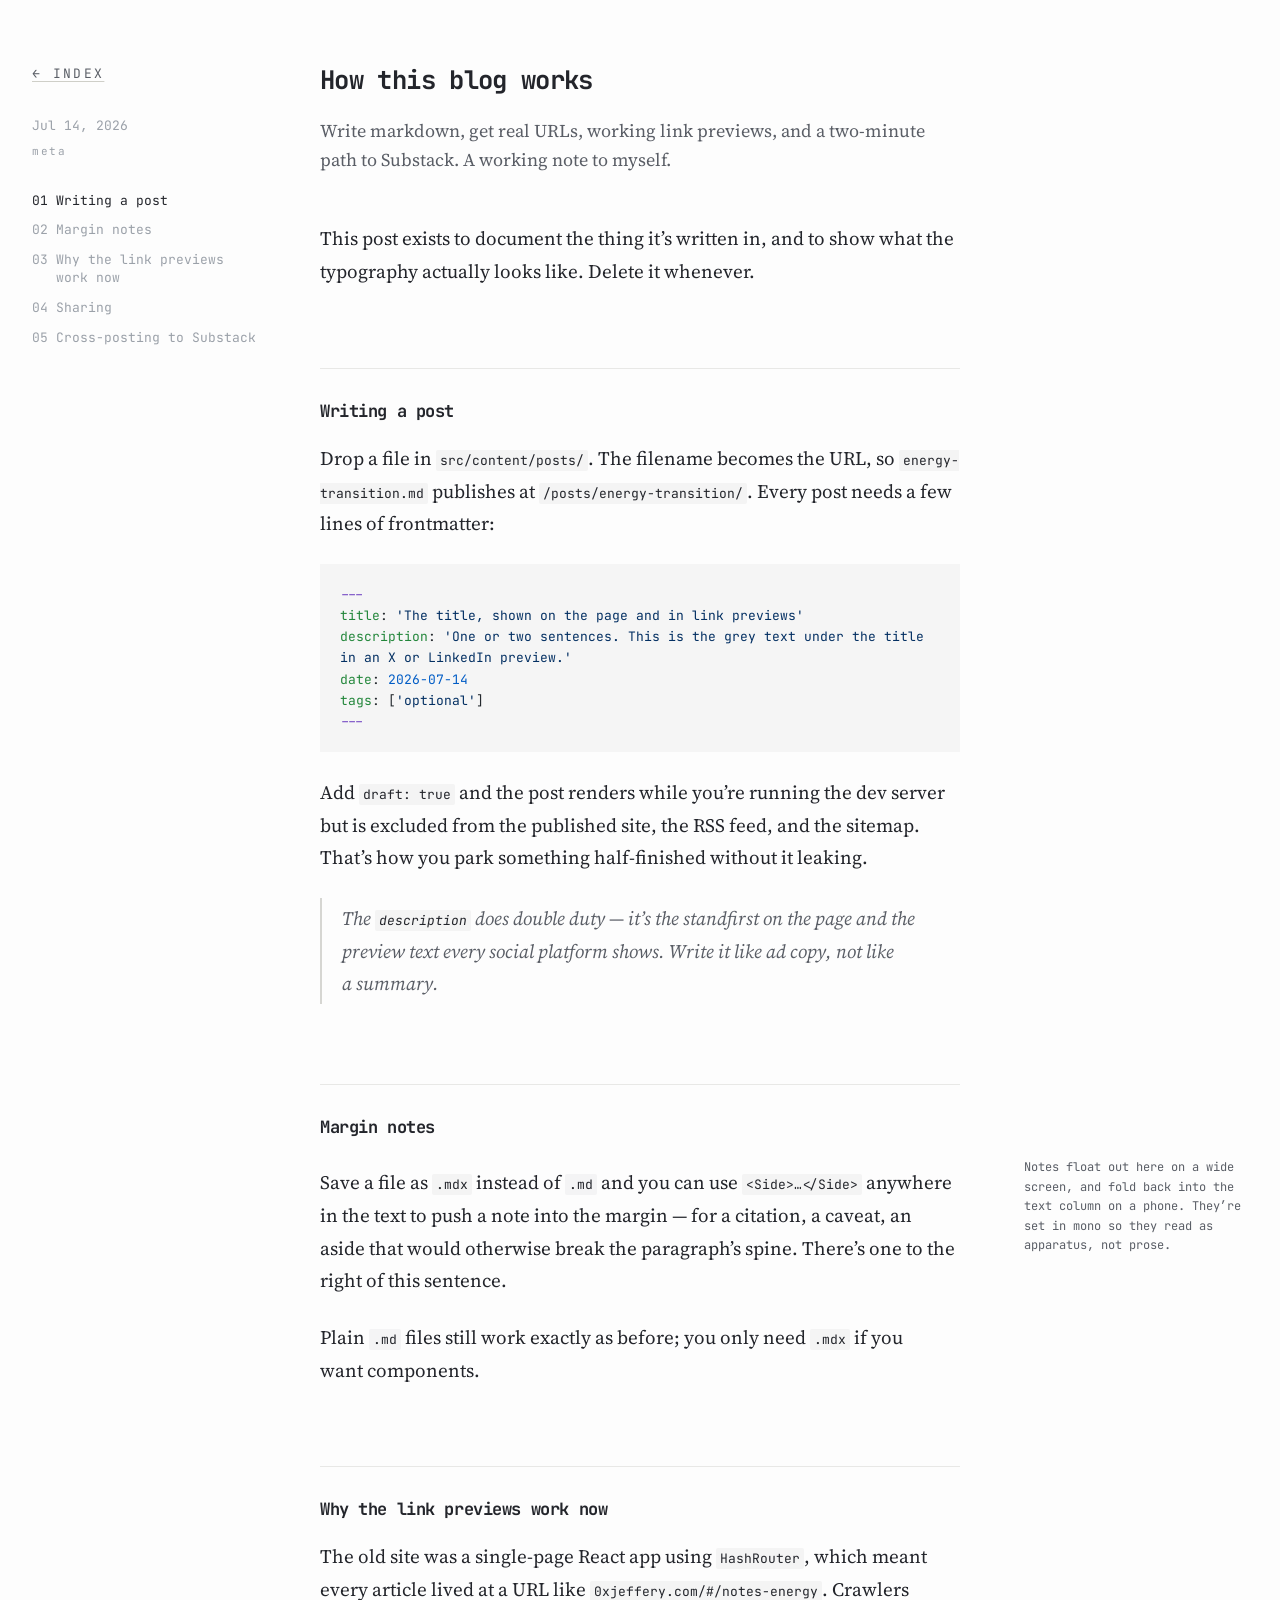
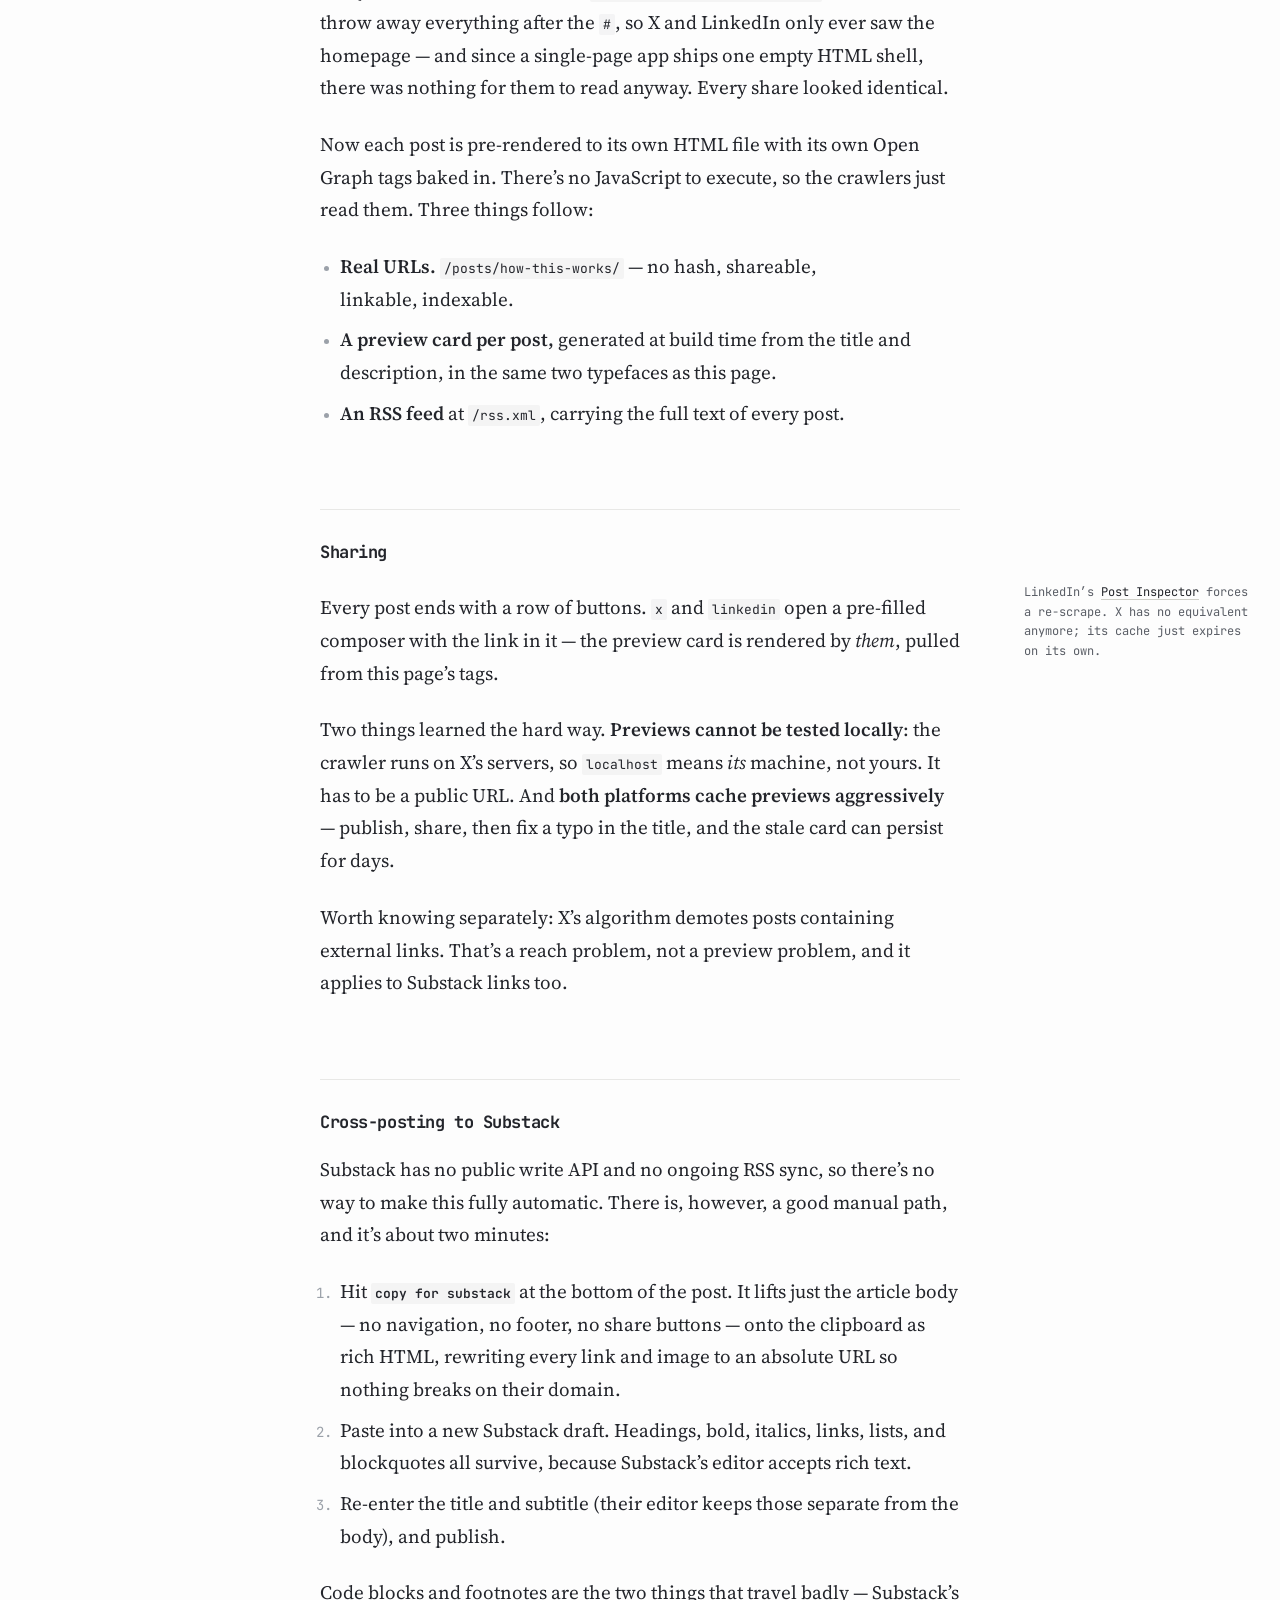
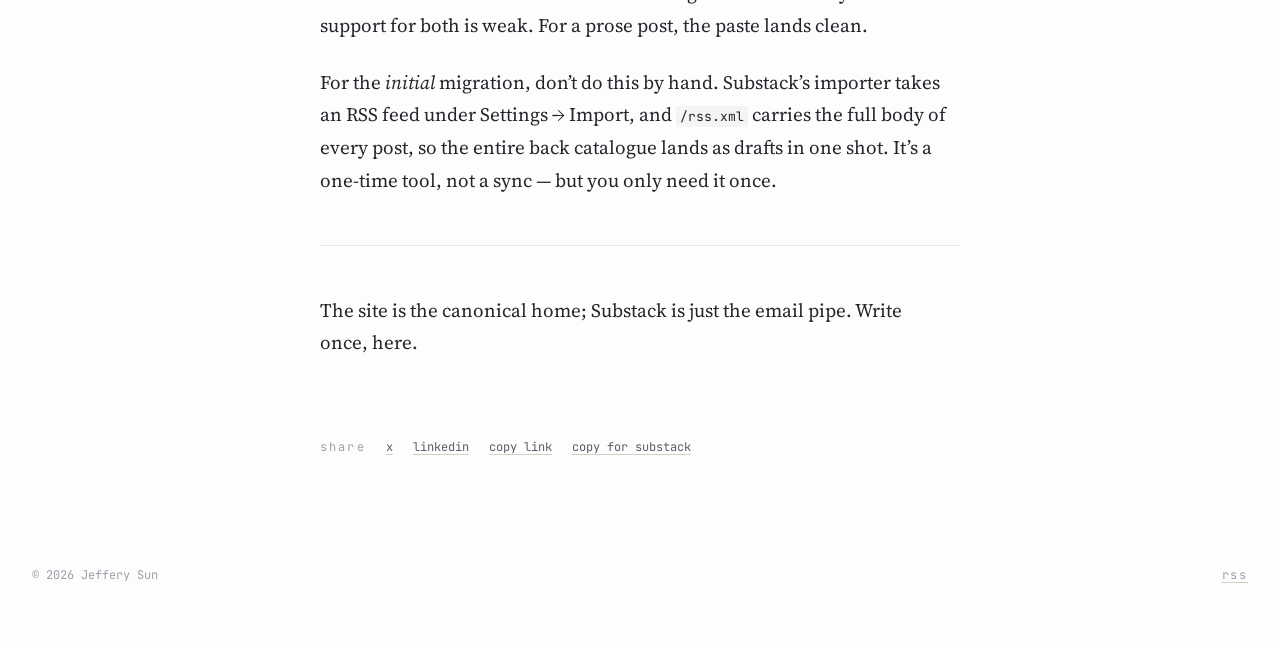
==== commit 5de1d04b: "Updates" ====
--- a/posts/how-this-works/index.html
+++ b/posts/how-this-works/index.html
@@ -1,7 +1,7 @@
-<!DOCTYPE html><html lang="en"><head><meta charset="utf-8"><meta name="viewport" content="width=device-width, initial-scale=1"><meta name="theme-color" content="#fafaf8"><meta name="generator" content="Astro v7.0.9"><title>How this blog works — 0xjeffery</title><meta name="description" content="Write markdown, get real URLs, working link previews, and a two-minute path to Substack. A working note to myself."><link rel="canonical" href="https://0xjeffery.com/posts/how-this-works/"><link rel="icon" href="/logo.png" type="image/png"><link rel="sitemap" href="/sitemap-index.xml"><link rel="alternate" type="application/rss+xml" title="0xjeffery — Writing on markets, AI, and tech." href="https://0xjeffery.com/rss.xml"><!-- Open Graph: what LinkedIn (and most everything else) reads. --><meta property="og:type" content="article"><meta property="og:url" content="https://0xjeffery.com/posts/how-this-works/"><meta property="og:title" content="How this blog works"><meta property="og:description" content="Write markdown, get real URLs, working link previews, and a two-minute path to Substack. A working note to myself."><meta property="og:image" content="https://0xjeffery.com/og/how-this-works.png"><meta property="og:image:width" content="1200"><meta property="og:image:height" content="630"><meta property="og:image:alt" content="How this blog works"><meta property="og:site_name" content="0xjeffery"><meta property="og:locale" content="en_US"><meta property="article:published_time" content="2026-07-14T00:00:00.000Z"><meta property="article:author" content="Jeffery Sun"><!-- Twitter/X card. `summary_large_image` is what renders the big preview. --><meta name="twitter:card" content="summary_large_image"><meta name="twitter:title" content="How this blog works"><meta name="twitter:description" content="Write markdown, get real URLs, working link previews, and a two-minute path to Substack. A working note to myself."><meta name="twitter:image" content="https://0xjeffery.com/og/how-this-works.png"><meta name="twitter:image:alt" content="How this blog works"><link rel="preconnect" href="https://fonts.googleapis.com"><link rel="preconnect" href="https://fonts.gstatic.com" crossorigin><link href="https://fonts.googleapis.com/css2?family=JetBrains+Mono:wght@400;500;700&family=Source+Serif+4:ital,opsz,wght@0,8..60,400..600;1,8..60,400&display=swap" rel="stylesheet"><link rel="stylesheet" href="/_astro/BaseLayout.CgXS3YCo.css"></head><body><!-- `clip`, not `hidden`: overflow-x:hidden silently turns this into a scroll container,
+<!DOCTYPE html><html lang="en"><head><meta charset="utf-8"><meta name="viewport" content="width=device-width, initial-scale=1"><meta name="theme-color" content="#fafaf8"><meta name="generator" content="Astro v7.0.9"><title>How this blog works — 0xjeffery</title><meta name="description" content="Write markdown, get real URLs, working link previews, and a two-minute path to Substack. A working note to myself."><link rel="canonical" href="https://0xjeffery.com/posts/how-this-works/"><link rel="icon" href="/logo.png" type="image/png"><link rel="sitemap" href="/sitemap-index.xml"><link rel="alternate" type="application/rss+xml" title="0xjeffery — Writing on markets, AI, and tech." href="https://0xjeffery.com/rss.xml"><!-- Open Graph: what LinkedIn (and most everything else) reads. --><meta property="og:type" content="article"><meta property="og:url" content="https://0xjeffery.com/posts/how-this-works/"><meta property="og:title" content="How this blog works"><meta property="og:description" content="Write markdown, get real URLs, working link previews, and a two-minute path to Substack. A working note to myself."><meta property="og:image" content="https://0xjeffery.com/og/how-this-works.png"><meta property="og:image:width" content="1200"><meta property="og:image:height" content="630"><meta property="og:image:alt" content="How this blog works"><meta property="og:site_name" content="0xjeffery"><meta property="og:locale" content="en_US"><meta property="article:published_time" content="2026-07-14T00:00:00.000Z"><meta property="article:author" content="Jeffery Sun"><!-- Twitter/X card. `summary_large_image` is what renders the big preview. --><meta name="twitter:card" content="summary_large_image"><meta name="twitter:title" content="How this blog works"><meta name="twitter:description" content="Write markdown, get real URLs, working link previews, and a two-minute path to Substack. A working note to myself."><meta name="twitter:image" content="https://0xjeffery.com/og/how-this-works.png"><meta name="twitter:image:alt" content="How this blog works"><link rel="preconnect" href="https://fonts.googleapis.com"><link rel="preconnect" href="https://fonts.gstatic.com" crossorigin><link href="https://fonts.googleapis.com/css2?family=JetBrains+Mono:wght@400;500;700&family=Source+Serif+4:ital,opsz,wght@0,8..60,400..600;1,8..60,400&display=swap" rel="stylesheet"><link rel="stylesheet" href="/_astro/BaseLayout.D_yAoseW.css"></head><body><!-- `clip`, not `hidden`: overflow-x:hidden silently turns this into a scroll container,
          which kills position:sticky on every descendant — including the pinned contents
-         sidebar. `clip` contains the same overflow without that side effect. --><div class="animate-fade-up min-h-screen overflow-x-clip"><div class="mx-auto max-w-[84rem] px-5 py-14 sm:px-6 sm:py-16 lg:px-8"><main><div class="lg:grid lg:grid-cols-[12rem_minmax(0,52rem)_10rem] lg:justify-center lg:gap-12"><!-- `self-start` is what makes `sticky` actually stick: a grid item stretches to the
-         row height by default, leaving it nothing to slide against. --><aside class="mb-10 font-mono text-xs lg:sticky lg:top-10 lg:mb-0 lg:self-start"><a href="/" class="ulink text-muted tracking-[0.18em] uppercase">← index</a><div class="text-faint mt-8"><time datetime="2026-07-14T00:00:00.000Z">Jul 14, 2026</time></div><div class="mt-2 flex flex-wrap gap-x-3"><span class="tag">meta</span></div><nav class="mt-8 hidden lg:block" aria-label="Contents"><ol class="space-y-2.5"><li class="toc-item flex gap-2 leading-snug" data-toc="writing-a-post"><span class="toc-num">01</span><a href="#writing-a-post" class="toc-link no-underline">Writing a post</a></li><li class="toc-item flex gap-2 leading-snug" data-toc="margin-notes"><span class="toc-num">02</span><a href="#margin-notes" class="toc-link no-underline">Margin notes</a></li><li class="toc-item flex gap-2 leading-snug" data-toc="why-the-link-previews-work-now"><span class="toc-num">03</span><a href="#why-the-link-previews-work-now" class="toc-link no-underline">Why the link previews work now</a></li><li class="toc-item flex gap-2 leading-snug" data-toc="sharing"><span class="toc-num">04</span><a href="#sharing" class="toc-link no-underline">Sharing</a></li><li class="toc-item flex gap-2 leading-snug" data-toc="cross-posting-to-substack"><span class="toc-num">05</span><a href="#cross-posting-to-substack" class="toc-link no-underline">Cross-posting to Substack</a></li></ol></nav></aside><article><header><h1 class="text-ink font-mono text-2xl leading-[1.25] font-bold tracking-tight sm:text-[1.6rem]">How this blog works</h1><p class="text-muted mt-5 font-serif text-lg leading-relaxed">Write markdown, get real URLs, working link previews, and a two-minute path to Substack. A working note to myself.</p></header><!-- `data-article-body` is the exact subtree the "copy for substack" button lifts. --><div data-article-body class="prose mt-12"><p>This post exists to document the thing it’s written in, and to show what the typography
+         sidebar. `clip` contains the same overflow without that side effect. --><div class="animate-fade-up min-h-screen overflow-x-clip"><div class="mx-auto max-w-[92rem] px-5 py-14 sm:px-6 sm:py-16 lg:px-8"><main><div class="lg:grid lg:grid-cols-[14rem_minmax(0,52rem)_14rem] lg:justify-center lg:gap-16"><!-- `self-start` is what makes `sticky` actually stick: a grid item stretches to the
+         row height by default, leaving it nothing to slide against. --><aside class="mb-10 font-mono text-[13px] lg:sticky lg:top-10 lg:mb-0 lg:self-start"><a href="/" class="ulink text-muted tracking-[0.18em] uppercase">← index</a><div class="text-faint mt-8"><time datetime="2026-07-14T00:00:00.000Z">Jul 14, 2026</time></div><div class="mt-2 flex flex-wrap gap-x-3"><span class="tag">meta</span></div><nav class="mt-8 hidden lg:block" aria-label="Contents"><ol class="space-y-3"><li class="toc-item flex gap-2 leading-snug" data-toc="writing-a-post"><span class="toc-num">01</span><a href="#writing-a-post" class="toc-link no-underline">Writing a post</a></li><li class="toc-item flex gap-2 leading-snug" data-toc="margin-notes"><span class="toc-num">02</span><a href="#margin-notes" class="toc-link no-underline">Margin notes</a></li><li class="toc-item flex gap-2 leading-snug" data-toc="why-the-link-previews-work-now"><span class="toc-num">03</span><a href="#why-the-link-previews-work-now" class="toc-link no-underline">Why the link previews work now</a></li><li class="toc-item flex gap-2 leading-snug" data-toc="sharing"><span class="toc-num">04</span><a href="#sharing" class="toc-link no-underline">Sharing</a></li><li class="toc-item flex gap-2 leading-snug" data-toc="cross-posting-to-substack"><span class="toc-num">05</span><a href="#cross-posting-to-substack" class="toc-link no-underline">Cross-posting to Substack</a></li></ol></nav></aside><article><header><h1 class="text-ink font-mono text-2xl leading-[1.25] font-bold tracking-tight sm:text-[1.6rem]">How this blog works</h1><p class="text-muted mt-5 font-serif text-lg leading-relaxed">Write markdown, get real URLs, working link previews, and a two-minute path to Substack. A working note to myself.</p></header><!-- `data-article-body` is the exact subtree the "copy for substack" button lifts. --><div data-article-body class="prose mt-12"><p>This post exists to document the thing it’s written in, and to show what the typography
 actually looks like. Delete it whenever.</p>
 <h2 id="writing-a-post">Writing a post</h2>
 <p>Drop a file in <code>src/content/posts/</code>. The filename becomes the URL, so <code>energy-transition.md</code>
@@ -68,4 +68,5 @@
 back catalogue lands as drafts in one shot. It’s a one-time tool, not a sync — but you only
 need it once.</p>
 <hr/>
-<p>The site is the canonical home; Substack is just the email pipe. Write once, here.</p></div></article></div><div class="mt-20"><div class="text-faint flex flex-wrap items-center gap-x-5 gap-y-2 font-mono text-xs"><span class="tracking-[0.18em]">share</span><a href="https://x.com/intent/post?text=How%20this%20blog%20works&amp;url=https%3A%2F%2F0xjeffery.com%2Fposts%2Fhow-this-works%2F" target="_blank" rel="noopener noreferrer" class="ulink text-muted">x</a><a href="https://www.linkedin.com/sharing/share-offsite/?url=https%3A%2F%2F0xjeffery.com%2Fposts%2Fhow-this-works%2F" target="_blank" rel="noopener noreferrer" class="ulink text-muted">linkedin</a><button type="button" data-copy-link="https://0xjeffery.com/posts/how-this-works/" class="ulink text-muted cursor-pointer">copy link</button><button type="button" data-copy-substack class="ulink text-muted cursor-pointer">copy for substack</button><span data-share-status class="text-faint opacity-0 transition-opacity" role="status" aria-live="polite"></span></div></div><script type="module">var e=document.querySelector(`[data-share-status]`),t;function n(n){e&&(e.textContent=n,e.style.opacity=`1`,clearTimeout(t),t=setTimeout(()=>e.style.opacity=`0`,2400))}document.querySelector(`[data-copy-link]`)?.addEventListener(`click`,async e=>{let t=e.currentTarget.dataset.copyLink;try{await navigator.clipboard.writeText(t),n(`link copied`)}catch{n(`copy failed — press ⌘C`)}}),document.querySelector(`[data-copy-substack]`)?.addEventListener(`click`,async()=>{let e=document.querySelector(`[data-article-body]`);if(!e)return;let t=e.cloneNode(!0);t.querySelectorAll(`a[href]`).forEach(e=>{e.setAttribute(`href`,new URL(e.getAttribute(`href`),location.href).toString())}),t.querySelectorAll(`img[src]`).forEach(e=>{e.setAttribute(`src`,new URL(e.getAttribute(`src`),location.href).toString()),e.removeAttribute(`srcset`),e.removeAttribute(`loading`)}),t.querySelectorAll(`[class]`).forEach(e=>e.removeAttribute(`class`)),t.querySelectorAll(`[id]`).forEach(e=>e.removeAttribute(`id`));let r=t.innerHTML,i=e.innerText;try{await navigator.clipboard.write([new ClipboardItem({"text/html":new Blob([r],{type:`text/html`}),"text/plain":new Blob([i],{type:`text/plain`})})]),n(`article copied — paste into Substack`)}catch{try{await navigator.clipboard.writeText(i),n(`copied as plain text (rich copy unsupported here)`)}catch{n(`copy failed — select the article and press ⌘C`)}}});</script></main><footer class="text-faint mt-24 flex items-center justify-between font-mono text-xs"><span>© 2026 Jeffery Sun</span><a href="/rss.xml" class="ulink text-faint tracking-[0.15em]">rss</a></footer></div></div></body></html><script type="module">var e=matchMedia(`(prefers-reduced-motion: reduce)`).matches,t=document.querySelector(`[data-article-body]`);if(t&&!e){let e=t.querySelectorAll(`:scope > h2, :scope > .exh, :scope > .tblwrap`),n=new IntersectionObserver((e,t)=>{for(let n of e)n.isIntersecting&&(n.target.classList.add(`is-in`),t.unobserve(n.target))},{rootMargin:`0px 0px -12% 0px`});for(let t of e)t.getBoundingClientRect().top<window.innerHeight||(t.classList.add(`reveal`),n.observe(t))}var n=[...document.querySelectorAll(`[data-article-body] > h2[id]`)],r=[...document.querySelectorAll(`.toc-item`)];if(n.length&&r.length){let e=()=>{let e=n[0].id;for(let t of n)if(t.getBoundingClientRect().top<=120)e=t.id;else break;for(let t of r){let n=t.dataset.toc===e;t.dataset.current=String(n),t.querySelector(`.toc-link`)?.setAttribute(`aria-current`,String(n))}},t=!1;addEventListener(`scroll`,()=>{t||(t=!0,requestAnimationFrame(()=>{e(),t=!1}))},{passive:!0}),e()}</script>+<p>The site is the canonical home; Substack is just the email pipe. Write once, here.</p></div></article></div><div class="lg:grid lg:grid-cols-[14rem_minmax(0,52rem)_14rem] lg:justify-center lg:gap-16"><div class="hidden lg:block"></div><div class="mt-20"><div class="text-faint flex flex-wrap items-center gap-x-5 gap-y-2 font-mono text-xs"><span class="tracking-[0.18em]">share</span><a href="https://x.com/intent/post?text=How%20this%20blog%20works&amp;url=https%3A%2F%2F0xjeffery.com%2Fposts%2Fhow-this-works%2F" target="_blank" rel="noopener noreferrer" class="ulink text-muted">x</a><a href="https://www.linkedin.com/sharing/share-offsite/?url=https%3A%2F%2F0xjeffery.com%2Fposts%2Fhow-this-works%2F" target="_blank" rel="noopener noreferrer" class="ulink text-muted">linkedin</a><button type="button" data-copy-link="https://0xjeffery.com/posts/how-this-works/" class="ulink text-muted cursor-pointer">copy link</button><button type="button" data-copy-substack class="ulink text-muted cursor-pointer">copy for substack</button><span data-share-status class="text-faint opacity-0 transition-opacity" role="status" aria-live="polite"></span></div></div><script type="module">var e=document.querySelector(`[data-share-status]`),t;function n(n){e&&(e.textContent=n,e.style.opacity=`1`,clearTimeout(t),t=setTimeout(()=>e.style.opacity=`0`,2400))}document.querySelector(`[data-copy-link]`)?.addEventListener(`click`,async e=>{let t=e.currentTarget.dataset.copyLink;try{await navigator.clipboard.writeText(t),n(`link copied`)}catch{n(`copy failed — press ⌘C`)}}),document.querySelector(`[data-copy-substack]`)?.addEventListener(`click`,async()=>{let e=document.querySelector(`[data-article-body]`);if(!e)return;let t=e.cloneNode(!0);t.querySelectorAll(`a[href]`).forEach(e=>{e.setAttribute(`href`,new URL(e.getAttribute(`href`),location.href).toString())}),t.querySelectorAll(`img[src]`).forEach(e=>{e.setAttribute(`src`,new URL(e.getAttribute(`src`),location.href).toString()),e.removeAttribute(`srcset`),e.removeAttribute(`loading`)}),t.querySelectorAll(`[class]`).forEach(e=>e.removeAttribute(`class`)),t.querySelectorAll(`[id]`).forEach(e=>e.removeAttribute(`id`));let r=t.innerHTML,i=e.innerText;try{await navigator.clipboard.write([new ClipboardItem({"text/html":new Blob([r],{type:`text/html`}),"text/plain":new Blob([i],{type:`text/plain`})})]),n(`article copied — paste into Substack`)}catch{try{await navigator.clipboard.writeText(i),n(`copied as plain text (rich copy unsupported here)`)}catch{n(`copy failed — select the article and press ⌘C`)}}});</script></div></main><!-- Bounded to the width of the article grid (14 + 4 + 52 + 4 + 14 = 88rem) so the
+             footer rule doesn't run wider than the content it sits under. --><footer class="text-faint mx-auto mt-28 flex max-w-[88rem] items-center justify-between font-mono text-xs"><span>© 2026 Jeffery Sun</span><a href="/rss.xml" class="ulink text-faint tracking-[0.15em]">rss</a></footer></div></div></body></html><script type="module">var e=matchMedia(`(prefers-reduced-motion: reduce)`).matches,t=document.querySelector(`[data-article-body]`);if(t&&!e){let e=t.querySelectorAll(`:scope > h2, :scope > .exh, :scope > .tblwrap`),n=new IntersectionObserver((e,t)=>{for(let n of e)n.isIntersecting&&(n.target.classList.add(`is-in`),t.unobserve(n.target))},{rootMargin:`0px 0px -12% 0px`});for(let t of e)t.getBoundingClientRect().top<window.innerHeight||(t.classList.add(`reveal`),n.observe(t))}var n=[...document.querySelectorAll(`[data-article-body] > h2[id]`)],r=[...document.querySelectorAll(`.toc-item`)];if(n.length&&r.length){let e=()=>{let e=n[0].id;for(let t of n)if(t.getBoundingClientRect().top<=120)e=t.id;else break;for(let t of r){let n=t.dataset.toc===e;t.dataset.current=String(n),t.querySelector(`.toc-link`)?.setAttribute(`aria-current`,String(n))}},t=!1;addEventListener(`scroll`,()=>{t||(t=!0,requestAnimationFrame(()=>{e(),t=!1}))},{passive:!0}),e()}</script>
--- a/_astro/BaseLayout.D_yAoseW.css
+++ b/_astro/BaseLayout.D_yAoseW.css
@@ -0,0 +1,2 @@
+/*! tailwindcss v4.3.2 | MIT License | https://tailwindcss.com */
+@layer properties{@supports (((-webkit-hyphens:none)) and (not (margin-trim:inline))) or ((-moz-orient:inline) and (not (color:rgb(from red r g b)))){*,:before,:after,::backdrop{--tw-tracking:initial;--tw-rotate-x:initial;--tw-rotate-y:initial;--tw-rotate-z:initial;--tw-skew-x:initial;--tw-skew-y:initial;--tw-space-y-reverse:0;--tw-leading:initial;--tw-font-weight:initial;--tw-duration:initial;--tw-border-style:solid;--tw-ordinal:initial;--tw-slashed-zero:initial;--tw-numeric-figure:initial;--tw-numeric-spacing:initial;--tw-numeric-fraction:initial}}}@layer theme{:root,:host{--font-sans:ui-sans-serif, system-ui, sans-serif, "Apple Color Emoji", "Segoe UI Emoji", "Segoe UI Symbol", "Noto Color Emoji";--font-serif:"Source Serif 4", ui-serif, Charter, "Iowan Old Style", Georgia, serif;--font-mono:"JetBrains Mono", ui-monospace, SFMono-Regular, Menlo, monospace;--spacing:.25rem;--text-xs:.75rem;--text-xs--line-height:calc(1 / .75);--text-sm:.875rem;--text-sm--line-height:calc(1.25 / .875);--text-lg:1.125rem;--text-lg--line-height:calc(1.75 / 1.125);--text-2xl:1.5rem;--text-2xl--line-height:calc(2 / 1.5);--font-weight-normal:400;--font-weight-semibold:600;--font-weight-bold:700;--tracking-tight:-.025em;--leading-snug:1.375;--leading-normal:1.5;--leading-relaxed:1.625;--default-transition-duration:.15s;--default-transition-timing-function:cubic-bezier(.4, 0, .2, 1);--default-font-family:var(--font-sans);--default-mono-font-family:var(--font-mono);--color-accent:#23252b;--color-wash:#f4f4f2;--color-paper:#fdfdfd;--color-ink:#23252b;--color-muted:#5a5e66;--color-faint:#9ba1a9;--color-line:#e8e8e6;--color-line2:#d6d6d2;--animate-fade-up:fade-up .6s ease-out both}}@layer base{*,:after,:before,::backdrop{box-sizing:border-box;border:0 solid;margin:0;padding:0}::file-selector-button{box-sizing:border-box;border:0 solid;margin:0;padding:0}html,:host{-webkit-text-size-adjust:100%;tab-size:4;line-height:1.5;font-family:var(--default-font-family,ui-sans-serif, system-ui, sans-serif, "Apple Color Emoji", "Segoe UI Emoji", "Segoe UI Symbol", "Noto Color Emoji");font-feature-settings:var(--default-font-feature-settings,normal);font-variation-settings:var(--default-font-variation-settings,normal);-webkit-tap-highlight-color:transparent}hr{height:0;color:inherit;border-top-width:1px}abbr:where([title]){text-decoration:underline dotted}h1,h2,h3,h4,h5,h6{font-size:inherit;font-weight:inherit}a{color:inherit;-webkit-text-decoration:inherit;-webkit-text-decoration:inherit;-webkit-text-decoration:inherit;text-decoration:inherit}b,strong{font-weight:bolder}code,kbd,samp,pre{font-family:var(--default-mono-font-family,ui-monospace, SFMono-Regular, Menlo, Monaco, Consolas, "Liberation Mono", "Courier New", monospace);font-feature-settings:var(--default-mono-font-feature-settings,normal);font-variation-settings:var(--default-mono-font-variation-settings,normal);font-size:1em}small{font-size:80%}sub,sup{vertical-align:baseline;font-size:75%;line-height:0;position:relative}sub{bottom:-.25em}sup{top:-.5em}table{text-indent:0;border-color:inherit;border-collapse:collapse}:-moz-focusring{outline:auto}progress{vertical-align:baseline}summary{display:list-item}ol,ul,menu{list-style:none}img,svg,video,canvas,audio,iframe,embed,object{vertical-align:middle;display:block}img,video{max-width:100%;height:auto}button,input,select,optgroup,textarea{font:inherit;font-feature-settings:inherit;font-variation-settings:inherit;letter-spacing:inherit;color:inherit;opacity:1;background-color:#0000;border-radius:0}::file-selector-button{font:inherit;font-feature-settings:inherit;font-variation-settings:inherit;letter-spacing:inherit;color:inherit;opacity:1;background-color:#0000;border-radius:0}:where(select:is([multiple],[size])) optgroup{font-weight:bolder}:where(select:is([multiple],[size])) optgroup option{padding-inline-start:20px}::file-selector-button{margin-inline-end:4px}::placeholder{opacity:1}@supports (not ((-webkit-appearance:-apple-pay-button))) or (contain-intrinsic-size:1px){::placeholder{color:currentColor}@supports (color:color-mix(in lab, red, red)){::placeholder{color:color-mix(in oklab, currentcolor 50%, transparent)}}}textarea{resize:vertical}::-webkit-search-decoration{-webkit-appearance:none}::-webkit-date-and-time-value{min-height:1lh;text-align:inherit}::-webkit-datetime-edit{display:inline-flex}::-webkit-datetime-edit-fields-wrapper{padding:0}::-webkit-datetime-edit{padding-block:0}::-webkit-datetime-edit-year-field{padding-block:0}::-webkit-datetime-edit-month-field{padding-block:0}::-webkit-datetime-edit-day-field{padding-block:0}::-webkit-datetime-edit-hour-field{padding-block:0}::-webkit-datetime-edit-minute-field{padding-block:0}::-webkit-datetime-edit-second-field{padding-block:0}::-webkit-datetime-edit-millisecond-field{padding-block:0}::-webkit-datetime-edit-meridiem-field{padding-block:0}::-webkit-calendar-picker-indicator{line-height:1}:-moz-ui-invalid{box-shadow:none}button,input:where([type=button],[type=reset],[type=submit]){appearance:button}::file-selector-button{appearance:button}::-webkit-inner-spin-button{height:auto}::-webkit-outer-spin-button{height:auto}[hidden]:where(:not([hidden=until-found])){display:none!important}html{scroll-behavior:smooth}body{background-color:var(--color-paper);font-family:var(--font-mono);color:var(--color-ink);-webkit-font-smoothing:antialiased;-moz-osx-font-smoothing:grayscale}::selection{color:#fdfdfd;background:#23252bd9}}@layer components{.prose .exh{margin-block:calc(var(--spacing) * 14);clear:both;width:100%}.prose .exh svg{width:100%;height:auto;display:block}.prose .exh-title{margin-bottom:calc(var(--spacing) * 4);font-family:var(--font-serif);font-size:var(--text-sm);line-height:var(--tw-leading,var(--text-sm--line-height));--tw-leading:var(--leading-snug);line-height:var(--leading-snug);color:var(--color-muted)}.prose .exh-title .lab{margin-right:calc(var(--spacing) * 2);font-family:var(--font-mono);--tw-font-weight:var(--font-weight-bold);font-size:11px;font-weight:var(--font-weight-bold);--tw-tracking:.1em;letter-spacing:.1em;color:var(--color-accent);text-transform:uppercase}.prose .exh-note{margin-top:calc(var(--spacing) * 4);border-top-style:var(--tw-border-style);border-top-width:1px;border-color:var(--color-line);padding-top:calc(var(--spacing) * 3);font-family:var(--font-serif);--tw-leading:var(--leading-normal);font-size:13px;line-height:var(--leading-normal);color:var(--color-muted)}.prose .exh-note strong{--tw-font-weight:var(--font-weight-semibold);font-weight:var(--font-weight-semibold);color:var(--color-ink)}.prose .panel-lab{margin-top:calc(var(--spacing) * 8);margin-bottom:calc(var(--spacing) * 3);font-family:var(--font-mono);--tw-font-weight:var(--font-weight-bold);font-size:11px;font-weight:var(--font-weight-bold);--tw-tracking:.1em;letter-spacing:.1em;color:var(--color-accent);text-transform:uppercase}.prose .panel-lab em{font-family:var(--font-serif);color:var(--color-muted);text-transform:none;letter-spacing:0;font-size:13px;font-style:normal}.prose a.nref{font-family:var(--font-mono);--tw-tracking:.08em;letter-spacing:.08em;white-space:nowrap;color:var(--color-faint);text-transform:uppercase;font-size:10px;text-decoration-style:dotted}.prose .lede{--tw-leading:1.6;color:var(--color-ink);font-size:1.125rem;line-height:1.6}.prose .formula{margin-block:calc(var(--spacing) * 6);text-align:center;font-family:var(--font-serif);color:var(--color-muted);font-style:italic}.prose .small{font-family:var(--font-mono);font-size:var(--text-xs);line-height:var(--tw-leading,var(--text-xs--line-height));--tw-leading:var(--leading-relaxed);line-height:var(--leading-relaxed);color:var(--color-faint)}.prose .box{margin-block:calc(var(--spacing) * 8);border-left-style:var(--tw-border-style);border-left-width:2px;border-color:var(--color-accent);background-color:var(--color-wash);padding-inline:calc(var(--spacing) * 6);padding-block:calc(var(--spacing) * 4)}.prose .box p{margin-block:calc(var(--spacing) * 2);font-size:15px}.prose .box p:first-child{margin-top:0}.prose .box p:last-child{margin-bottom:0}.prose .tldr{margin-block:calc(var(--spacing) * 10);border-left-style:var(--tw-border-style);border-left-width:2px;border-color:var(--color-accent);background-color:var(--color-wash);padding-inline:calc(var(--spacing) * 6);padding-block:calc(var(--spacing) * 5)}.prose .tldr-hd{margin-bottom:calc(var(--spacing) * 4);font-family:var(--font-mono);--tw-font-weight:var(--font-weight-bold);font-size:11px;font-weight:var(--font-weight-bold);--tw-tracking:.16em;letter-spacing:.16em;color:var(--color-accent);text-transform:uppercase}.prose .tldr ol{counter-reset:t;margin:0;padding:0;list-style-type:none}.prose .tldr li{margin-bottom:calc(var(--spacing) * 4);padding-left:calc(var(--spacing) * 8);--tw-leading:var(--leading-relaxed);font-size:15px;line-height:var(--leading-relaxed);counter-increment:t;position:relative}.prose .tldr li:last-child{margin-bottom:0}.prose .tldr li:before{content:counter(t);border-style:var(--tw-border-style);border-width:1px;border-color:var(--color-accent);width:19px;height:19px;font-family:var(--font-mono);--tw-font-weight:var(--font-weight-bold);font-size:10px;font-weight:var(--font-weight-bold);color:var(--color-accent);border-radius:3.40282e38px;justify-content:center;align-items:center;display:flex;position:absolute;top:3px;left:0}.prose .tldr .cl{--tw-font-weight:var(--font-weight-bold);font-weight:var(--font-weight-bold);color:var(--color-ink);display:block}.prose ol.watch{margin-block:calc(var(--spacing) * 5);counter-reset:w;padding:0;list-style-type:none}.prose ol.watch li{margin-bottom:calc(var(--spacing) * 3);padding-left:calc(var(--spacing) * 8);counter-increment:w;position:relative}.prose ol.watch li:before{content:counter(w, lower-roman) ".";font-family:var(--font-mono);font-size:var(--text-xs);line-height:var(--tw-leading,var(--text-xs--line-height));--tw-font-weight:var(--font-weight-bold);font-weight:var(--font-weight-bold);color:var(--color-accent);position:absolute;top:2px;left:0}.prose .tblwrap{overflow-x:auto}.prose .tblwrap table{min-width:640px;font-family:var(--font-serif);--tw-leading:var(--leading-normal);font-size:13.5px;line-height:var(--leading-normal)}.prose .tblwrap th{border-top-style:var(--tw-border-style);border-top-width:1.5px;border-bottom-style:var(--tw-border-style);border-bottom-width:1px;border-color:var(--color-ink);padding-block:calc(var(--spacing) * 2);padding-right:calc(var(--spacing) * 4);text-align:left;vertical-align:bottom;font-family:var(--font-mono);--tw-font-weight:var(--font-weight-bold);font-size:11px;font-weight:var(--font-weight-bold);--tw-tracking:.08em;letter-spacing:.08em;color:var(--color-ink);text-transform:uppercase}.prose .tblwrap td{border-bottom-style:var(--tw-border-style);border-bottom-width:1px;border-color:var(--color-line);padding-block:calc(var(--spacing) * 2.5);padding-right:calc(var(--spacing) * 4);vertical-align:top}.prose .tblwrap th.r,.prose .tblwrap td.r,.prose .tblwrap td.num{padding-right:calc(var(--spacing) * 6);text-align:right;white-space:nowrap;--tw-numeric-spacing:tabular-nums;font-variant-numeric:var(--tw-ordinal,) var(--tw-slashed-zero,) var(--tw-numeric-figure,) var(--tw-numeric-spacing,) var(--tw-numeric-fraction,)}.prose .tblwrap td.hd{--tw-font-weight:var(--font-weight-bold);font-weight:var(--font-weight-bold);color:var(--color-ink)}.prose .tblwrap tr:last-child td{border-bottom-style:var(--tw-border-style);border-bottom-width:1.5px;border-color:var(--color-ink)}.prose .tblwrap tr.sec td{background-color:var(--color-wash);padding-inline:calc(var(--spacing) * 2);padding-block:calc(var(--spacing) * 1.5);font-family:var(--font-mono);--tw-font-weight:var(--font-weight-bold);font-size:11px;font-weight:var(--font-weight-bold);--tw-tracking:.08em;letter-spacing:.08em;color:var(--color-accent);text-transform:uppercase}.prose .tblwrap .it{--tw-font-weight:var(--font-weight-bold);font-weight:var(--font-weight-bold);color:var(--color-ink);display:block}.prose .tblwrap .sub{margin-top:calc(var(--spacing) * .5);font-family:var(--font-mono);--tw-leading:var(--leading-snug);font-size:11px;line-height:var(--leading-snug);color:var(--color-faint);display:block}.prose .tblwrap tr.tot td{border-top-style:var(--tw-border-style);border-top-width:1px;border-bottom-style:var(--tw-border-style);border-bottom-width:1.5px;border-color:var(--color-ink);background-color:var(--color-wash)}.prose .tblwrap tr.tot .it,.prose .tblwrap tr.tot td.num{--tw-font-weight:var(--font-weight-bold);font-weight:var(--font-weight-bold);color:var(--color-accent)}.prose .tblwrap tr.memo td{border-bottom-style:var(--tw-border-style);padding-top:calc(var(--spacing) * 4);border-bottom-width:0}.prose .tblwrap tr.memo .it{--tw-font-weight:var(--font-weight-normal);font-weight:var(--font-weight-normal);font-style:italic}.prose .anote{margin-bottom:calc(var(--spacing) * 7);border-left-style:var(--tw-border-style);border-left-width:2px;border-color:var(--color-line);padding-left:calc(var(--spacing) * 5)}.prose .anote:target{border-color:var(--color-accent)}.prose .an-hd{margin-bottom:calc(var(--spacing) * 3);font-family:var(--font-serif);font-size:var(--text-sm);line-height:var(--tw-leading,var(--text-sm--line-height));--tw-leading:var(--leading-snug);line-height:var(--leading-snug);color:var(--color-muted)}.prose .an-lab{margin-right:calc(var(--spacing) * 2);font-family:var(--font-mono);--tw-font-weight:var(--font-weight-bold);font-size:11px;font-weight:var(--font-weight-bold);--tw-tracking:.08em;letter-spacing:.08em;color:var(--color-accent);text-transform:uppercase}.prose .anote dl{column-gap:calc(var(--spacing) * 5);row-gap:calc(var(--spacing) * 2);--tw-leading:var(--leading-normal);font-size:13.5px;line-height:var(--leading-normal);color:var(--color-muted);grid-template-columns:8rem 1fr;margin:0;display:grid}.prose .anote dt{padding-top:calc(var(--spacing) * .5);font-family:var(--font-mono);--tw-font-weight:var(--font-weight-bold);font-size:10px;font-weight:var(--font-weight-bold);--tw-tracking:.05em;letter-spacing:.05em;color:var(--color-faint);text-transform:uppercase}.prose .anote dd{margin:0}.prose .anote strong{--tw-font-weight:var(--font-weight-normal);font-weight:var(--font-weight-normal);color:var(--color-ink)}.prose .gloss-grid{margin-top:calc(var(--spacing) * 5);--tw-leading:var(--leading-normal);font-size:13.5px;line-height:var(--leading-normal);columns:2;column-gap:2.5rem}.prose .gloss-grid p{margin-top:0;margin-bottom:calc(var(--spacing) * 3);break-inside:avoid}.prose .gloss-grid b{font-family:var(--font-mono);--tw-font-weight:var(--font-weight-bold);font-size:12px;font-weight:var(--font-weight-bold);color:var(--color-ink)}.prose .gloss-grid span{color:var(--color-muted)}@media (width<=640px){.prose .gloss-grid{columns:1}.prose .anote dl{grid-template-columns:1fr;row-gap:.125rem}.prose .anote dd{margin-bottom:calc(var(--spacing) * 2)}}.prose .exh svg .box{fill:none;stroke:#9ba1a9;stroke-width:1px}.prose .exh svg .hd{fill:#23252b;font-size:13px;font-weight:700}.prose .exh svg .sm{fill:#23252b;font-size:10.5px}.prose .exh svg .xs{fill:#9ba1a9;font-size:9.5px}.prose .exh svg .nv{fill:#23252b;font-size:11px;font-weight:700}.prose .exh svg .bk{fill:#9c4133;font-size:11px;font-weight:700}.prose .exh svg .fl{stroke:#23252b;stroke-width:1.4px;fill:none;marker-end:url(#a2)}.prose{font-family:var(--font-serif);--tw-leading:1.72;color:var(--color-ink);font-variant-numeric:oldstyle-nums proportional-nums;text-wrap:pretty;font-size:1.1875rem;line-height:1.72}.prose>*+*{margin-top:calc(var(--spacing) * 6)}.prose h2{margin-top:calc(var(--spacing) * 20);border-top-style:var(--tw-border-style);border-top-width:1px;border-color:var(--color-line);padding-top:calc(var(--spacing) * 7);font-family:var(--font-mono);--tw-font-weight:var(--font-weight-bold);font-size:1.0625rem;font-weight:var(--font-weight-bold);--tw-tracking:var(--tracking-tight);letter-spacing:var(--tracking-tight);color:var(--color-ink);scroll-margin-top:2.5rem}.prose h3{margin-top:calc(var(--spacing) * 11);font-family:var(--font-mono);--tw-font-weight:var(--font-weight-bold);font-size:.9375rem;font-weight:var(--font-weight-bold);--tw-tracking:var(--tracking-tight);letter-spacing:var(--tracking-tight);color:var(--color-ink);scroll-margin-top:2.5rem}.prose h2+*,.prose h3+*{margin-top:calc(var(--spacing) * 4)}.prose a{color:var(--color-ink);transition-property:color,background-color,border-color,outline-color,text-decoration-color,fill,stroke,--tw-gradient-from,--tw-gradient-via,--tw-gradient-to;transition-timing-function:var(--tw-ease,var(--default-transition-timing-function));transition-duration:var(--tw-duration,var(--default-transition-duration));--tw-duration:.15s;text-underline-offset:3px;text-decoration:underline 1px #cfcfc8;transition-duration:.15s}.prose a:hover{color:var(--color-muted);text-decoration-color:#5a5e66}.prose strong{--tw-font-weight:var(--font-weight-semibold);font-weight:var(--font-weight-semibold);color:var(--color-ink)}.prose em{font-style:italic}.prose ul{list-style-type:disc;list-style-position:outside}:where(.prose ul>:not(:last-child)){--tw-space-y-reverse:0;margin-block-start:calc(calc(var(--spacing) * 2) * var(--tw-space-y-reverse));margin-block-end:calc(calc(var(--spacing) * 2) * calc(1 - var(--tw-space-y-reverse)))}.prose ul{padding-left:calc(var(--spacing) * 5)}.prose ol{list-style-type:decimal;list-style-position:outside}:where(.prose ol>:not(:last-child)){--tw-space-y-reverse:0;margin-block-start:calc(calc(var(--spacing) * 2) * var(--tw-space-y-reverse));margin-block-end:calc(calc(var(--spacing) * 2) * calc(1 - var(--tw-space-y-reverse)))}.prose ol{padding-left:calc(var(--spacing) * 5)}.prose li::marker{font-family:var(--font-mono);font-size:var(--text-sm);line-height:var(--tw-leading,var(--text-sm--line-height));color:var(--color-faint)}.prose blockquote{border-left-style:var(--tw-border-style);border-left-width:2px;border-color:var(--color-line2);padding-block:var(--spacing);padding-left:calc(var(--spacing) * 5);color:var(--color-muted);font-style:italic}.prose hr{margin-block:calc(var(--spacing) * 12);border-top-style:var(--tw-border-style);border-top-width:1px;border-color:var(--color-line)}.prose img{margin-block:calc(var(--spacing) * 8);border-style:var(--tw-border-style);border-width:1px;border-color:var(--color-line);max-width:100%}.prose figcaption{margin-top:calc(var(--spacing) * 2);font-family:var(--font-mono);font-size:var(--text-xs);line-height:var(--tw-leading,var(--text-xs--line-height));color:var(--color-faint)}.prose code:not(pre code){background-color:#23252b0a;border-radius:2px}@supports (color:color-mix(in lab, red, red)){.prose code:not(pre code){background-color:color-mix(in oklab, var(--color-ink) 4%, transparent)}}.prose code:not(pre code){padding-inline:var(--spacing);padding-block:calc(var(--spacing) * .5);font-family:var(--font-mono);color:var(--color-ink);font-size:.8125rem}.prose pre{padding:calc(var(--spacing) * 5);font-family:var(--font-mono);--tw-leading:var(--leading-relaxed);font-size:.8125rem;line-height:var(--leading-relaxed);overflow-x:auto;background-color:#23252b09!important}.prose pre code{background-color:#0000;padding:0}.prose table{border-collapse:collapse;width:100%;font-family:var(--font-mono);font-size:.8125rem}.prose th,.prose td{border-bottom-style:var(--tw-border-style);border-bottom-width:1px;border-color:var(--color-line);padding-block:calc(var(--spacing) * 2);padding-right:calc(var(--spacing) * 6);text-align:left}.prose th{--tw-tracking:.1em;letter-spacing:.1em;color:var(--color-faint);text-transform:uppercase;font-size:11px}.prose .footnotes{margin-top:calc(var(--spacing) * 12);border-top-style:var(--tw-border-style);border-top-width:1px;border-color:var(--color-line);padding-top:calc(var(--spacing) * 6);font-size:var(--text-sm);line-height:var(--tw-leading,var(--text-sm--line-height));color:var(--color-muted)}.sidenote{border-left-style:var(--tw-border-style);border-left-width:2px;border-color:var(--color-line2);padding-block:var(--spacing);padding-left:calc(var(--spacing) * 4);font-family:var(--font-mono);--tw-leading:var(--leading-relaxed);font-size:.75rem;line-height:var(--leading-relaxed);color:var(--color-muted);margin-block:calc(var(--spacing) * 4);display:block}@media (width>=64rem){.sidenote{float:right;clear:right;margin-block:var(--spacing);margin-left:calc(var(--spacing) * 10);border-left-style:var(--tw-border-style);padding-block:0;border-left-width:0;width:14rem;margin-right:-18rem;padding-left:0}}.reveal{opacity:0;will-change:opacity, transform;transition:opacity .5s ease-out,transform .5s ease-out;transform:translateY(10px)}.reveal.is-in{opacity:1;transform:none}.toc-link{color:var(--color-faint);transition-property:color,background-color,border-color,outline-color,text-decoration-color,fill,stroke,--tw-gradient-from,--tw-gradient-via,--tw-gradient-to;transition-timing-function:var(--tw-ease,var(--default-transition-timing-function));transition-duration:var(--tw-duration,var(--default-transition-duration));--tw-duration:.2s;transition-duration:.2s}.toc-link:hover{color:var(--color-muted)}.toc-link[aria-current=true]{color:var(--color-ink)}.toc-num{color:var(--color-faint);--tw-numeric-spacing:tabular-nums;font-variant-numeric:var(--tw-ordinal,) var(--tw-slashed-zero,) var(--tw-numeric-figure,) var(--tw-numeric-spacing,) var(--tw-numeric-fraction,);transition-property:color,background-color,border-color,outline-color,text-decoration-color,fill,stroke,--tw-gradient-from,--tw-gradient-via,--tw-gradient-to;transition-timing-function:var(--tw-ease,var(--default-transition-timing-function));transition-duration:var(--tw-duration,var(--default-transition-duration));--tw-duration:.2s;transition-duration:.2s}.toc-item[data-current=true] .toc-num{color:var(--color-ink)}@media (prefers-reduced-motion:reduce){.reveal{opacity:1;transition:none;transform:none}html{scroll-behavior:auto}}}@layer utilities{.visible{visibility:visible}.absolute{position:absolute}.relative{position:relative}.static{position:static}.sticky{position:sticky}.top-10{top:calc(var(--spacing) * 10)}.mx-auto{margin-inline:auto}.mt-1{margin-top:var(--spacing)}.mt-2{margin-top:calc(var(--spacing) * 2)}.mt-3{margin-top:calc(var(--spacing) * 3)}.mt-4{margin-top:calc(var(--spacing) * 4)}.mt-5{margin-top:calc(var(--spacing) * 5)}.mt-8{margin-top:calc(var(--spacing) * 8)}.mt-12{margin-top:calc(var(--spacing) * 12)}.mt-16{margin-top:calc(var(--spacing) * 16)}.mt-20{margin-top:calc(var(--spacing) * 20)}.mt-28{margin-top:calc(var(--spacing) * 28)}.mb-3{margin-bottom:calc(var(--spacing) * 3)}.mb-10{margin-bottom:calc(var(--spacing) * 10)}.tag{font-family:var(--font-mono);--tw-tracking:.14em;letter-spacing:.14em;color:var(--color-faint);text-transform:lowercase;align-items:center;font-size:11px;display:inline-flex}.block{display:block}.contents{display:contents}.flex{display:flex}.grid{display:grid}.hidden{display:none}.inline{display:inline}.table{display:table}.table-cell{display:table-cell}.min-h-screen{min-height:100vh}.max-w-\[88rem\]{max-width:88rem}.max-w-\[92rem\]{max-width:92rem}.transform{transform:var(--tw-rotate-x,) var(--tw-rotate-y,) var(--tw-rotate-z,) var(--tw-skew-x,) var(--tw-skew-y,)}.animate-fade-up{animation:var(--animate-fade-up)}.cursor-pointer{cursor:pointer}.flex-wrap{flex-wrap:wrap}.items-center{align-items:center}.justify-between{justify-content:space-between}.gap-2{gap:calc(var(--spacing) * 2)}:where(.space-y-3>:not(:last-child)){--tw-space-y-reverse:0;margin-block-start:calc(calc(var(--spacing) * 3) * var(--tw-space-y-reverse));margin-block-end:calc(calc(var(--spacing) * 3) * calc(1 - var(--tw-space-y-reverse)))}:where(.space-y-14>:not(:last-child)){--tw-space-y-reverse:0;margin-block-start:calc(calc(var(--spacing) * 14) * var(--tw-space-y-reverse));margin-block-end:calc(calc(var(--spacing) * 14) * calc(1 - var(--tw-space-y-reverse)))}.gap-x-3{column-gap:calc(var(--spacing) * 3)}.gap-x-5{column-gap:calc(var(--spacing) * 5)}.gap-y-2{row-gap:calc(var(--spacing) * 2)}.self-start{align-self:flex-start}.overflow-x-clip{overflow-x:clip}.px-5{padding-inline:calc(var(--spacing) * 5)}.py-14{padding-block:calc(var(--spacing) * 14)}.py-20{padding-block:calc(var(--spacing) * 20)}.pt-1{padding-top:var(--spacing)}.font-mono{font-family:var(--font-mono)}.font-serif{font-family:var(--font-serif)}.text-2xl{font-size:var(--text-2xl);line-height:var(--tw-leading,var(--text-2xl--line-height))}.text-lg{font-size:var(--text-lg);line-height:var(--tw-leading,var(--text-lg--line-height))}.text-sm{font-size:var(--text-sm);line-height:var(--tw-leading,var(--text-sm--line-height))}.text-xs{font-size:var(--text-xs);line-height:var(--tw-leading,var(--text-xs--line-height))}.text-\[1\.0625rem\]{font-size:1.0625rem}.text-\[13px\]{font-size:13px}.leading-\[1\.25\]{--tw-leading:1.25;line-height:1.25}.leading-relaxed{--tw-leading:var(--leading-relaxed);line-height:var(--leading-relaxed)}.leading-snug{--tw-leading:var(--leading-snug);line-height:var(--leading-snug)}.font-bold{--tw-font-weight:var(--font-weight-bold);font-weight:var(--font-weight-bold)}.tracking-\[0\.15em\]{--tw-tracking:.15em;letter-spacing:.15em}.tracking-\[0\.18em\]{--tw-tracking:.18em;letter-spacing:.18em}.tracking-tight{--tw-tracking:var(--tracking-tight);letter-spacing:var(--tracking-tight)}.ulink{color:var(--color-ink);transition-property:color,background-color,border-color,outline-color,text-decoration-color,fill,stroke,--tw-gradient-from,--tw-gradient-via,--tw-gradient-to;transition-timing-function:var(--tw-ease,var(--default-transition-timing-function));transition-duration:var(--tw-duration,var(--default-transition-duration));--tw-duration:.15s;text-underline-offset:3px;text-decoration:underline 1px #cfcfc8;transition-duration:.15s}.ulink:hover{color:var(--color-muted);text-decoration-color:#5a5e66}.text-faint{color:var(--color-faint)}.text-ink{color:var(--color-ink)}.text-muted{color:var(--color-muted)}.uppercase{text-transform:uppercase}.no-underline{text-decoration-line:none}.underline{text-decoration-line:underline}.decoration-\[\#cfcfc8\]{text-decoration-color:#cfcfc8}.decoration-1{text-decoration-thickness:1px}.underline-offset-\[4px\]{text-underline-offset:4px}.opacity-0{opacity:0}.transition-colors{transition-property:color,background-color,border-color,outline-color,text-decoration-color,fill,stroke,--tw-gradient-from,--tw-gradient-via,--tw-gradient-to;transition-timing-function:var(--tw-ease,var(--default-transition-timing-function));transition-duration:var(--tw-duration,var(--default-transition-duration))}.transition-opacity{transition-property:opacity;transition-timing-function:var(--tw-ease,var(--default-transition-timing-function));transition-duration:var(--tw-duration,var(--default-transition-duration))}@media (hover:hover){.group-hover\:text-muted:is(:where(.group):hover *){color:var(--color-muted)}.group-hover\:decoration-\[\#5a5e66\]:is(:where(.group):hover *){text-decoration-color:#5a5e66}}@media (width>=40rem){.sm\:px-6{padding-inline:calc(var(--spacing) * 6)}.sm\:py-16{padding-block:calc(var(--spacing) * 16)}.sm\:text-\[1\.6rem\]{font-size:1.6rem}}@media (width>=64rem){.lg\:sticky{position:sticky}.lg\:top-10{top:calc(var(--spacing) * 10)}.lg\:mt-0{margin-top:0}.lg\:mb-0{margin-bottom:0}.lg\:block{display:block}.lg\:grid{display:grid}.lg\:grid-cols-\[14rem_minmax\(0\,52rem\)_14rem\]{grid-template-columns:14rem minmax(0,52rem) 14rem}.lg\:justify-center{justify-content:center}.lg\:gap-16{gap:calc(var(--spacing) * 16)}.lg\:self-start{align-self:flex-start}.lg\:px-8{padding-inline:calc(var(--spacing) * 8)}.lg\:text-right{text-align:right}}}::-webkit-scrollbar{width:10px;height:10px}::-webkit-scrollbar-track{background:0 0}::-webkit-scrollbar-thumb{background:#d5d5cf;border-radius:6px}::-webkit-scrollbar-thumb:hover{background:#bcbcb4}@property --tw-tracking{syntax:"*";inherits:false}@property --tw-rotate-x{syntax:"*";inherits:false}@property --tw-rotate-y{syntax:"*";inherits:false}@property --tw-rotate-z{syntax:"*";inherits:false}@property --tw-skew-x{syntax:"*";inherits:false}@property --tw-skew-y{syntax:"*";inherits:false}@property --tw-space-y-reverse{syntax:"*";inherits:false;initial-value:0}@property --tw-leading{syntax:"*";inherits:false}@property --tw-font-weight{syntax:"*";inherits:false}@property --tw-duration{syntax:"*";inherits:false}@property --tw-border-style{syntax:"*";inherits:false;initial-value:solid}@property --tw-ordinal{syntax:"*";inherits:false}@property --tw-slashed-zero{syntax:"*";inherits:false}@property --tw-numeric-figure{syntax:"*";inherits:false}@property --tw-numeric-spacing{syntax:"*";inherits:false}@property --tw-numeric-fraction{syntax:"*";inherits:false}@keyframes fade-up{0%{opacity:0;transform:translateY(8px)}to{opacity:1;transform:translateY(0)}}
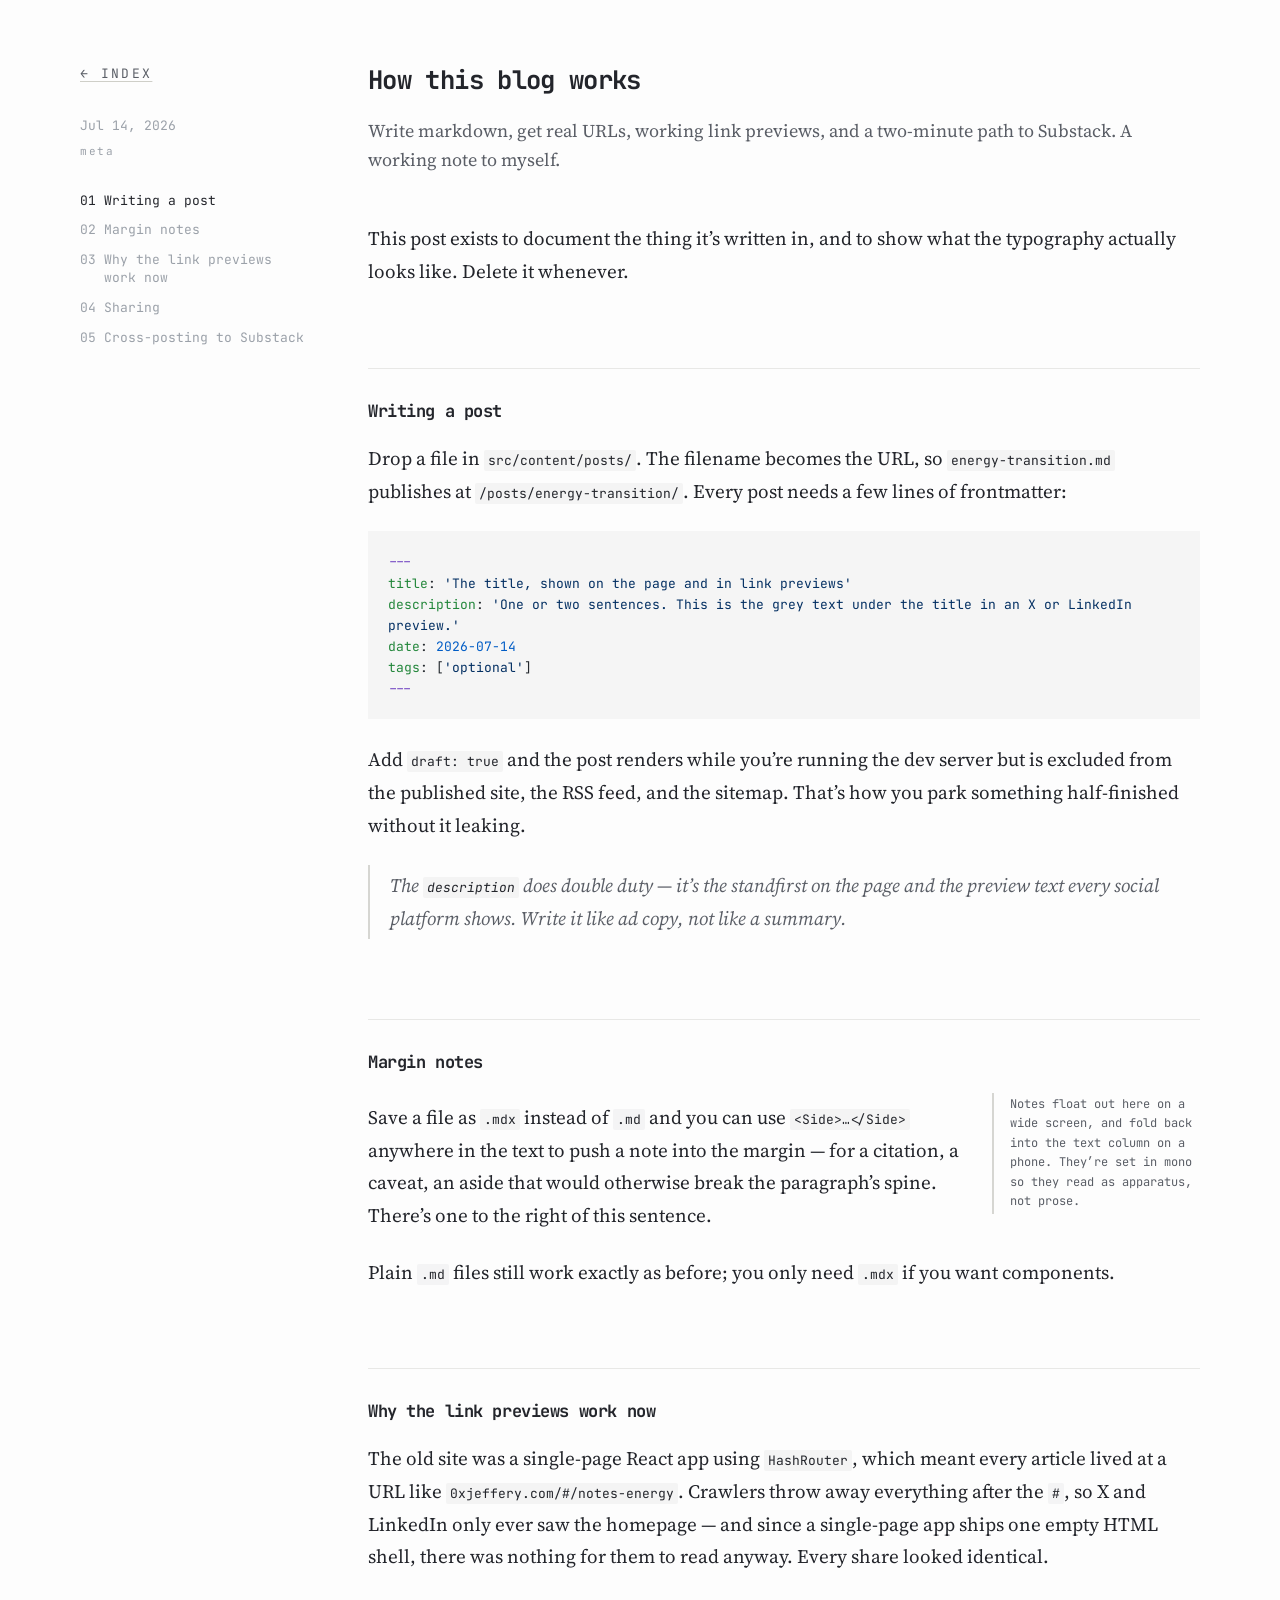
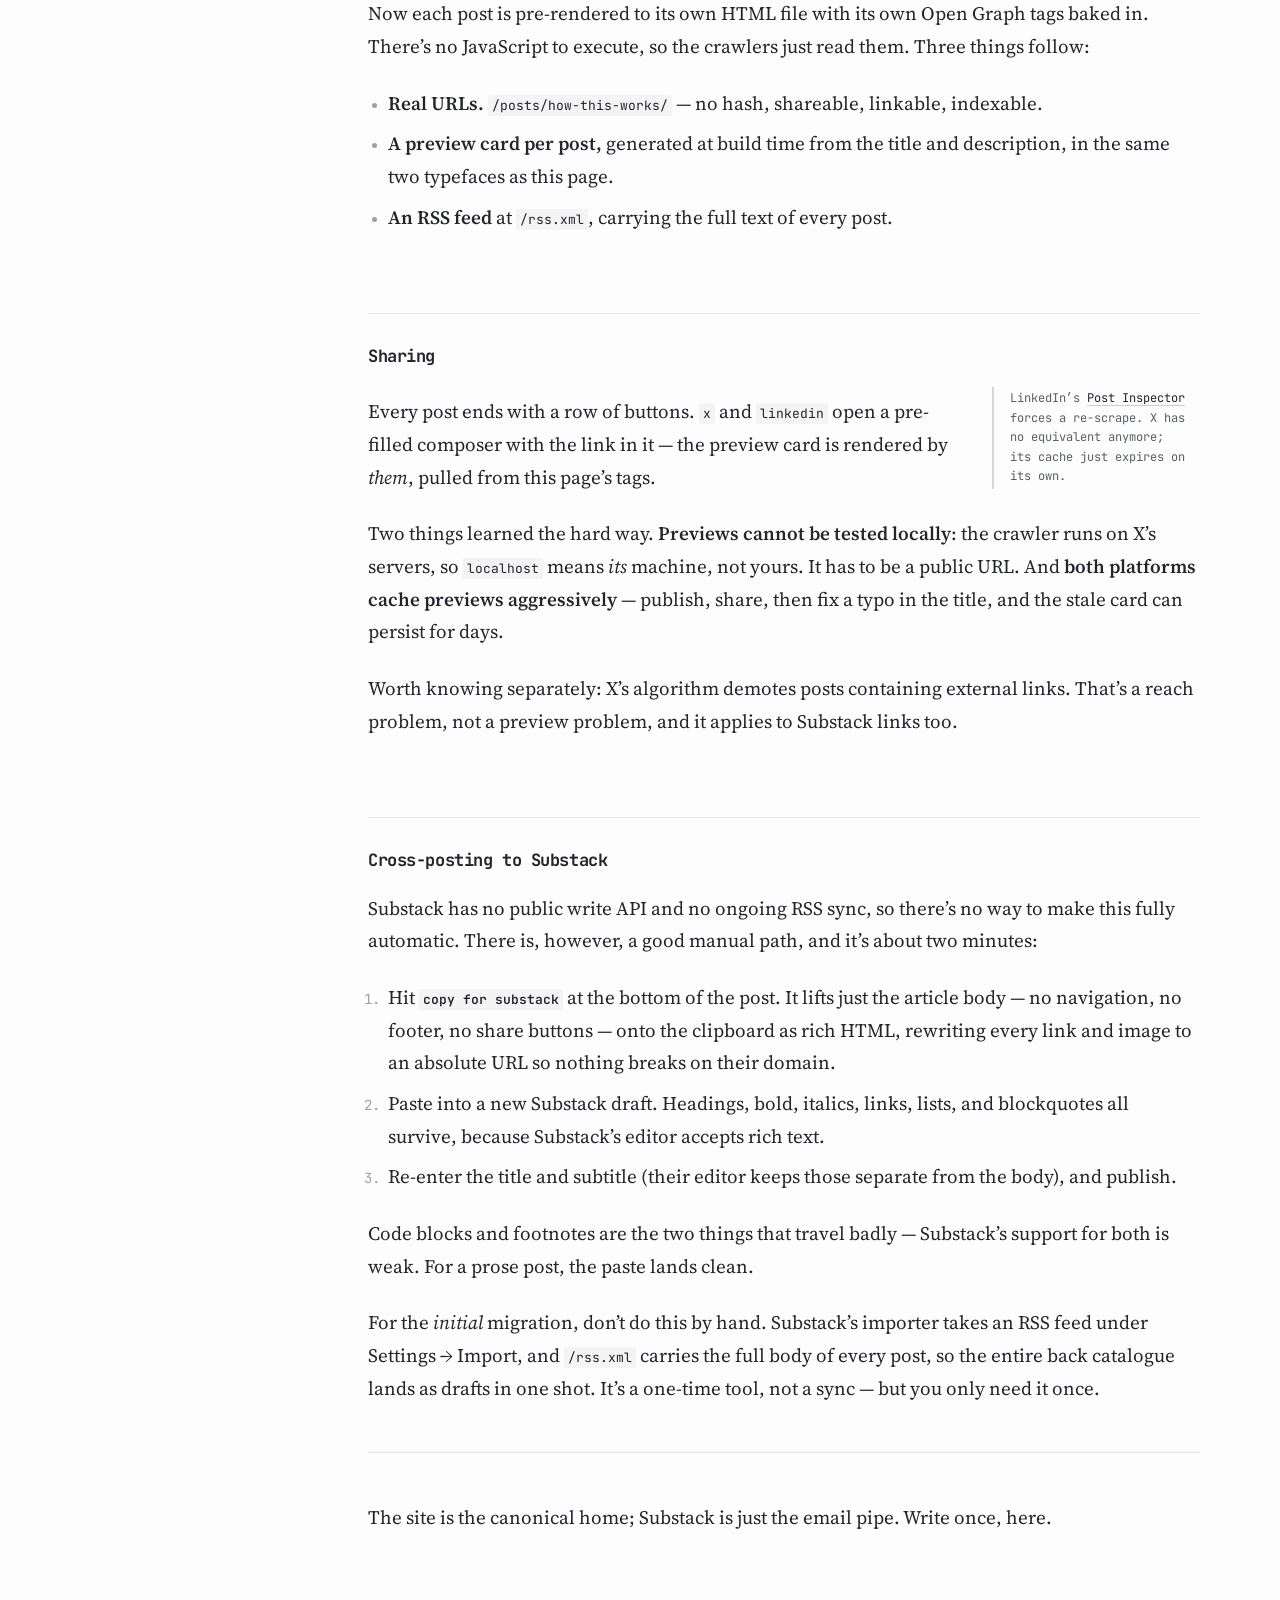
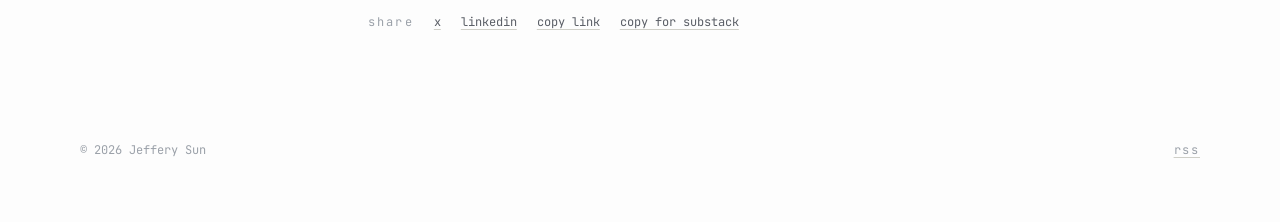
==== commit 332f954b: "Updates" ====
--- a/posts/how-this-works/index.html
+++ b/posts/how-this-works/index.html
@@ -1,6 +1,6 @@
-<!DOCTYPE html><html lang="en"><head><meta charset="utf-8"><meta name="viewport" content="width=device-width, initial-scale=1"><meta name="theme-color" content="#fafaf8"><meta name="generator" content="Astro v7.0.9"><title>How this blog works — 0xjeffery</title><meta name="description" content="Write markdown, get real URLs, working link previews, and a two-minute path to Substack. A working note to myself."><link rel="canonical" href="https://0xjeffery.com/posts/how-this-works/"><link rel="icon" href="/logo.png" type="image/png"><link rel="sitemap" href="/sitemap-index.xml"><link rel="alternate" type="application/rss+xml" title="0xjeffery — Writing on markets, AI, and tech." href="https://0xjeffery.com/rss.xml"><!-- Open Graph: what LinkedIn (and most everything else) reads. --><meta property="og:type" content="article"><meta property="og:url" content="https://0xjeffery.com/posts/how-this-works/"><meta property="og:title" content="How this blog works"><meta property="og:description" content="Write markdown, get real URLs, working link previews, and a two-minute path to Substack. A working note to myself."><meta property="og:image" content="https://0xjeffery.com/og/how-this-works.png"><meta property="og:image:width" content="1200"><meta property="og:image:height" content="630"><meta property="og:image:alt" content="How this blog works"><meta property="og:site_name" content="0xjeffery"><meta property="og:locale" content="en_US"><meta property="article:published_time" content="2026-07-14T00:00:00.000Z"><meta property="article:author" content="Jeffery Sun"><!-- Twitter/X card. `summary_large_image` is what renders the big preview. --><meta name="twitter:card" content="summary_large_image"><meta name="twitter:title" content="How this blog works"><meta name="twitter:description" content="Write markdown, get real URLs, working link previews, and a two-minute path to Substack. A working note to myself."><meta name="twitter:image" content="https://0xjeffery.com/og/how-this-works.png"><meta name="twitter:image:alt" content="How this blog works"><link rel="preconnect" href="https://fonts.googleapis.com"><link rel="preconnect" href="https://fonts.gstatic.com" crossorigin><link href="https://fonts.googleapis.com/css2?family=JetBrains+Mono:wght@400;500;700&family=Source+Serif+4:ital,opsz,wght@0,8..60,400..600;1,8..60,400&display=swap" rel="stylesheet"><link rel="stylesheet" href="/_astro/BaseLayout.D_yAoseW.css"></head><body><!-- `clip`, not `hidden`: overflow-x:hidden silently turns this into a scroll container,
+<!DOCTYPE html><html lang="en"><head><meta charset="utf-8"><meta name="viewport" content="width=device-width, initial-scale=1"><meta name="theme-color" content="#fafaf8"><meta name="generator" content="Astro v7.0.9"><title>How this blog works — 0xjeffery</title><meta name="description" content="Write markdown, get real URLs, working link previews, and a two-minute path to Substack. A working note to myself."><link rel="canonical" href="https://0xjeffery.com/posts/how-this-works/"><link rel="icon" href="/logo.png" type="image/png"><link rel="sitemap" href="/sitemap-index.xml"><link rel="alternate" type="application/rss+xml" title="0xjeffery — Writing on markets, AI, and tech." href="https://0xjeffery.com/rss.xml"><!-- Open Graph: what LinkedIn (and most everything else) reads. --><meta property="og:type" content="article"><meta property="og:url" content="https://0xjeffery.com/posts/how-this-works/"><meta property="og:title" content="How this blog works"><meta property="og:description" content="Write markdown, get real URLs, working link previews, and a two-minute path to Substack. A working note to myself."><meta property="og:image" content="https://0xjeffery.com/og/how-this-works.png"><meta property="og:image:width" content="1200"><meta property="og:image:height" content="630"><meta property="og:image:alt" content="How this blog works"><meta property="og:site_name" content="0xjeffery"><meta property="og:locale" content="en_US"><meta property="article:published_time" content="2026-07-14T00:00:00.000Z"><meta property="article:author" content="Jeffery Sun"><!-- Twitter/X card. `summary_large_image` is what renders the big preview. --><meta name="twitter:card" content="summary_large_image"><meta name="twitter:title" content="How this blog works"><meta name="twitter:description" content="Write markdown, get real URLs, working link previews, and a two-minute path to Substack. A working note to myself."><meta name="twitter:image" content="https://0xjeffery.com/og/how-this-works.png"><meta name="twitter:image:alt" content="How this blog works"><link rel="preconnect" href="https://fonts.googleapis.com"><link rel="preconnect" href="https://fonts.gstatic.com" crossorigin><link href="https://fonts.googleapis.com/css2?family=JetBrains+Mono:wght@400;500;700&family=Source+Serif+4:ital,opsz,wght@0,8..60,400..600;1,8..60,400&display=swap" rel="stylesheet"><link rel="stylesheet" href="/_astro/BaseLayout.CsXZ1PlW.css"></head><body><!-- `clip`, not `hidden`: overflow-x:hidden silently turns this into a scroll container,
          which kills position:sticky on every descendant — including the pinned contents
-         sidebar. `clip` contains the same overflow without that side effect. --><div class="animate-fade-up min-h-screen overflow-x-clip"><div class="mx-auto max-w-[92rem] px-5 py-14 sm:px-6 sm:py-16 lg:px-8"><main><div class="lg:grid lg:grid-cols-[14rem_minmax(0,52rem)_14rem] lg:justify-center lg:gap-16"><!-- `self-start` is what makes `sticky` actually stick: a grid item stretches to the
+         sidebar. `clip` contains the same overflow without that side effect. --><div class="animate-fade-up min-h-screen overflow-x-clip"><div class="mx-auto max-w-[92rem] px-5 py-14 sm:px-6 sm:py-16 lg:px-8"><main><div class="lg:grid lg:grid-cols-[14rem_minmax(0,52rem)] lg:justify-center lg:gap-16"><!-- `self-start` is what makes `sticky` actually stick: a grid item stretches to the
          row height by default, leaving it nothing to slide against. --><aside class="mb-10 font-mono text-[13px] lg:sticky lg:top-10 lg:mb-0 lg:self-start"><a href="/" class="ulink text-muted tracking-[0.18em] uppercase">← index</a><div class="text-faint mt-8"><time datetime="2026-07-14T00:00:00.000Z">Jul 14, 2026</time></div><div class="mt-2 flex flex-wrap gap-x-3"><span class="tag">meta</span></div><nav class="mt-8 hidden lg:block" aria-label="Contents"><ol class="space-y-3"><li class="toc-item flex gap-2 leading-snug" data-toc="writing-a-post"><span class="toc-num">01</span><a href="#writing-a-post" class="toc-link no-underline">Writing a post</a></li><li class="toc-item flex gap-2 leading-snug" data-toc="margin-notes"><span class="toc-num">02</span><a href="#margin-notes" class="toc-link no-underline">Margin notes</a></li><li class="toc-item flex gap-2 leading-snug" data-toc="why-the-link-previews-work-now"><span class="toc-num">03</span><a href="#why-the-link-previews-work-now" class="toc-link no-underline">Why the link previews work now</a></li><li class="toc-item flex gap-2 leading-snug" data-toc="sharing"><span class="toc-num">04</span><a href="#sharing" class="toc-link no-underline">Sharing</a></li><li class="toc-item flex gap-2 leading-snug" data-toc="cross-posting-to-substack"><span class="toc-num">05</span><a href="#cross-posting-to-substack" class="toc-link no-underline">Cross-posting to Substack</a></li></ol></nav></aside><article><header><h1 class="text-ink font-mono text-2xl leading-[1.25] font-bold tracking-tight sm:text-[1.6rem]">How this blog works</h1><p class="text-muted mt-5 font-serif text-lg leading-relaxed">Write markdown, get real URLs, working link previews, and a two-minute path to Substack. A working note to myself.</p></header><!-- `data-article-body` is the exact subtree the "copy for substack" button lifts. --><div data-article-body class="prose mt-12"><p>This post exists to document the thing it’s written in, and to show what the typography
 actually looks like. Delete it whenever.</p>
 <h2 id="writing-a-post">Writing a post</h2>
@@ -68,5 +68,5 @@
 back catalogue lands as drafts in one shot. It’s a one-time tool, not a sync — but you only
 need it once.</p>
 <hr/>
-<p>The site is the canonical home; Substack is just the email pipe. Write once, here.</p></div></article></div><div class="lg:grid lg:grid-cols-[14rem_minmax(0,52rem)_14rem] lg:justify-center lg:gap-16"><div class="hidden lg:block"></div><div class="mt-20"><div class="text-faint flex flex-wrap items-center gap-x-5 gap-y-2 font-mono text-xs"><span class="tracking-[0.18em]">share</span><a href="https://x.com/intent/post?text=How%20this%20blog%20works&amp;url=https%3A%2F%2F0xjeffery.com%2Fposts%2Fhow-this-works%2F" target="_blank" rel="noopener noreferrer" class="ulink text-muted">x</a><a href="https://www.linkedin.com/sharing/share-offsite/?url=https%3A%2F%2F0xjeffery.com%2Fposts%2Fhow-this-works%2F" target="_blank" rel="noopener noreferrer" class="ulink text-muted">linkedin</a><button type="button" data-copy-link="https://0xjeffery.com/posts/how-this-works/" class="ulink text-muted cursor-pointer">copy link</button><button type="button" data-copy-substack class="ulink text-muted cursor-pointer">copy for substack</button><span data-share-status class="text-faint opacity-0 transition-opacity" role="status" aria-live="polite"></span></div></div><script type="module">var e=document.querySelector(`[data-share-status]`),t;function n(n){e&&(e.textContent=n,e.style.opacity=`1`,clearTimeout(t),t=setTimeout(()=>e.style.opacity=`0`,2400))}document.querySelector(`[data-copy-link]`)?.addEventListener(`click`,async e=>{let t=e.currentTarget.dataset.copyLink;try{await navigator.clipboard.writeText(t),n(`link copied`)}catch{n(`copy failed — press ⌘C`)}}),document.querySelector(`[data-copy-substack]`)?.addEventListener(`click`,async()=>{let e=document.querySelector(`[data-article-body]`);if(!e)return;let t=e.cloneNode(!0);t.querySelectorAll(`a[href]`).forEach(e=>{e.setAttribute(`href`,new URL(e.getAttribute(`href`),location.href).toString())}),t.querySelectorAll(`img[src]`).forEach(e=>{e.setAttribute(`src`,new URL(e.getAttribute(`src`),location.href).toString()),e.removeAttribute(`srcset`),e.removeAttribute(`loading`)}),t.querySelectorAll(`[class]`).forEach(e=>e.removeAttribute(`class`)),t.querySelectorAll(`[id]`).forEach(e=>e.removeAttribute(`id`));let r=t.innerHTML,i=e.innerText;try{await navigator.clipboard.write([new ClipboardItem({"text/html":new Blob([r],{type:`text/html`}),"text/plain":new Blob([i],{type:`text/plain`})})]),n(`article copied — paste into Substack`)}catch{try{await navigator.clipboard.writeText(i),n(`copied as plain text (rich copy unsupported here)`)}catch{n(`copy failed — select the article and press ⌘C`)}}});</script></div></main><!-- Bounded to the width of the article grid (14 + 4 + 52 + 4 + 14 = 88rem) so the
-             footer rule doesn't run wider than the content it sits under. --><footer class="text-faint mx-auto mt-28 flex max-w-[88rem] items-center justify-between font-mono text-xs"><span>© 2026 Jeffery Sun</span><a href="/rss.xml" class="ulink text-faint tracking-[0.15em]">rss</a></footer></div></div></body></html><script type="module">var e=matchMedia(`(prefers-reduced-motion: reduce)`).matches,t=document.querySelector(`[data-article-body]`);if(t&&!e){let e=t.querySelectorAll(`:scope > h2, :scope > .exh, :scope > .tblwrap`),n=new IntersectionObserver((e,t)=>{for(let n of e)n.isIntersecting&&(n.target.classList.add(`is-in`),t.unobserve(n.target))},{rootMargin:`0px 0px -12% 0px`});for(let t of e)t.getBoundingClientRect().top<window.innerHeight||(t.classList.add(`reveal`),n.observe(t))}var n=[...document.querySelectorAll(`[data-article-body] > h2[id]`)],r=[...document.querySelectorAll(`.toc-item`)];if(n.length&&r.length){let e=()=>{let e=n[0].id;for(let t of n)if(t.getBoundingClientRect().top<=120)e=t.id;else break;for(let t of r){let n=t.dataset.toc===e;t.dataset.current=String(n),t.querySelector(`.toc-link`)?.setAttribute(`aria-current`,String(n))}},t=!1;addEventListener(`scroll`,()=>{t||(t=!0,requestAnimationFrame(()=>{e(),t=!1}))},{passive:!0}),e()}</script>+<p>The site is the canonical home; Substack is just the email pipe. Write once, here.</p></div></article></div><div class="lg:grid lg:grid-cols-[14rem_minmax(0,52rem)] lg:justify-center lg:gap-16"><div class="hidden lg:block"></div><div class="mt-20"><div class="text-faint flex flex-wrap items-center gap-x-5 gap-y-2 font-mono text-xs"><span class="tracking-[0.18em]">share</span><a href="https://x.com/intent/post?text=How%20this%20blog%20works&amp;url=https%3A%2F%2F0xjeffery.com%2Fposts%2Fhow-this-works%2F" target="_blank" rel="noopener noreferrer" class="ulink text-muted">x</a><a href="https://www.linkedin.com/sharing/share-offsite/?url=https%3A%2F%2F0xjeffery.com%2Fposts%2Fhow-this-works%2F" target="_blank" rel="noopener noreferrer" class="ulink text-muted">linkedin</a><button type="button" data-copy-link="https://0xjeffery.com/posts/how-this-works/" class="ulink text-muted cursor-pointer">copy link</button><button type="button" data-copy-substack class="ulink text-muted cursor-pointer">copy for substack</button><span data-share-status class="text-faint opacity-0 transition-opacity" role="status" aria-live="polite"></span></div></div><script type="module">var e=document.querySelector(`[data-share-status]`),t;function n(n){e&&(e.textContent=n,e.style.opacity=`1`,clearTimeout(t),t=setTimeout(()=>e.style.opacity=`0`,2400))}document.querySelector(`[data-copy-link]`)?.addEventListener(`click`,async e=>{let t=e.currentTarget.dataset.copyLink;try{await navigator.clipboard.writeText(t),n(`link copied`)}catch{n(`copy failed — press ⌘C`)}}),document.querySelector(`[data-copy-substack]`)?.addEventListener(`click`,async()=>{let e=document.querySelector(`[data-article-body]`);if(!e)return;let t=e.cloneNode(!0);t.querySelectorAll(`a[href]`).forEach(e=>{e.setAttribute(`href`,new URL(e.getAttribute(`href`),location.href).toString())}),t.querySelectorAll(`img[src]`).forEach(e=>{e.setAttribute(`src`,new URL(e.getAttribute(`src`),location.href).toString()),e.removeAttribute(`srcset`),e.removeAttribute(`loading`)}),t.querySelectorAll(`[class]`).forEach(e=>e.removeAttribute(`class`)),t.querySelectorAll(`[id]`).forEach(e=>e.removeAttribute(`id`));let r=t.innerHTML,i=e.innerText;try{await navigator.clipboard.write([new ClipboardItem({"text/html":new Blob([r],{type:`text/html`}),"text/plain":new Blob([i],{type:`text/plain`})})]),n(`article copied — paste into Substack`)}catch{try{await navigator.clipboard.writeText(i),n(`copied as plain text (rich copy unsupported here)`)}catch{n(`copy failed — select the article and press ⌘C`)}}});</script></div></main><!-- Bounded to the width of the article grid (14 + 4 + 52 + 4 + 14 = 88rem) so the
+             footer rule doesn't run wider than the content it sits under. --><footer class="text-faint mx-auto mt-28 flex max-w-[70rem] items-center justify-between font-mono text-xs"><span>© 2026 Jeffery Sun</span><a href="/rss.xml" class="ulink text-faint tracking-[0.15em]">rss</a></footer></div></div></body></html><script type="module">var e=matchMedia(`(prefers-reduced-motion: reduce)`).matches,t=document.querySelector(`[data-article-body]`);if(t&&!e){let e=t.querySelectorAll(`:scope > h2, :scope > .exh, :scope > .tblwrap`),n=new IntersectionObserver((e,t)=>{for(let n of e)n.isIntersecting&&(n.target.classList.add(`is-in`),t.unobserve(n.target))},{rootMargin:`0px 0px -12% 0px`});for(let t of e)t.getBoundingClientRect().top<window.innerHeight||(t.classList.add(`reveal`),n.observe(t))}var n=[...document.querySelectorAll(`[data-article-body] > h2[id]`)],r=[...document.querySelectorAll(`.toc-item`)];if(n.length&&r.length){let e=()=>{let e=n[0].id;for(let t of n)if(t.getBoundingClientRect().top<=120)e=t.id;else break;for(let t of r){let n=t.dataset.toc===e;t.dataset.current=String(n),t.querySelector(`.toc-link`)?.setAttribute(`aria-current`,String(n))}},t=!1;addEventListener(`scroll`,()=>{t||(t=!0,requestAnimationFrame(()=>{e(),t=!1}))},{passive:!0}),e()}</script>
--- a/_astro/BaseLayout.CsXZ1PlW.css
+++ b/_astro/BaseLayout.CsXZ1PlW.css
@@ -0,0 +1,2 @@
+/*! tailwindcss v4.3.2 | MIT License | https://tailwindcss.com */
+@layer properties{@supports (((-webkit-hyphens:none)) and (not (margin-trim:inline))) or ((-moz-orient:inline) and (not (color:rgb(from red r g b)))){*,:before,:after,::backdrop{--tw-tracking:initial;--tw-rotate-x:initial;--tw-rotate-y:initial;--tw-rotate-z:initial;--tw-skew-x:initial;--tw-skew-y:initial;--tw-space-y-reverse:0;--tw-leading:initial;--tw-font-weight:initial;--tw-duration:initial;--tw-border-style:solid;--tw-ordinal:initial;--tw-slashed-zero:initial;--tw-numeric-figure:initial;--tw-numeric-spacing:initial;--tw-numeric-fraction:initial}}}@layer theme{:root,:host{--font-sans:ui-sans-serif, system-ui, sans-serif, "Apple Color Emoji", "Segoe UI Emoji", "Segoe UI Symbol", "Noto Color Emoji";--font-serif:"Source Serif 4", ui-serif, Charter, "Iowan Old Style", Georgia, serif;--font-mono:"JetBrains Mono", ui-monospace, SFMono-Regular, Menlo, monospace;--spacing:.25rem;--text-xs:.75rem;--text-xs--line-height:calc(1 / .75);--text-sm:.875rem;--text-sm--line-height:calc(1.25 / .875);--text-lg:1.125rem;--text-lg--line-height:calc(1.75 / 1.125);--text-2xl:1.5rem;--text-2xl--line-height:calc(2 / 1.5);--font-weight-normal:400;--font-weight-semibold:600;--font-weight-bold:700;--tracking-tight:-.025em;--leading-snug:1.375;--leading-normal:1.5;--leading-relaxed:1.625;--default-transition-duration:.15s;--default-transition-timing-function:cubic-bezier(.4, 0, .2, 1);--default-font-family:var(--font-sans);--default-mono-font-family:var(--font-mono);--color-accent:#23252b;--color-wash:#f4f4f2;--color-paper:#fdfdfd;--color-ink:#23252b;--color-muted:#5a5e66;--color-faint:#9ba1a9;--color-line:#e8e8e6;--color-line2:#d6d6d2;--animate-fade-up:fade-up .6s ease-out both}}@layer base{*,:after,:before,::backdrop{box-sizing:border-box;border:0 solid;margin:0;padding:0}::file-selector-button{box-sizing:border-box;border:0 solid;margin:0;padding:0}html,:host{-webkit-text-size-adjust:100%;tab-size:4;line-height:1.5;font-family:var(--default-font-family,ui-sans-serif, system-ui, sans-serif, "Apple Color Emoji", "Segoe UI Emoji", "Segoe UI Symbol", "Noto Color Emoji");font-feature-settings:var(--default-font-feature-settings,normal);font-variation-settings:var(--default-font-variation-settings,normal);-webkit-tap-highlight-color:transparent}hr{height:0;color:inherit;border-top-width:1px}abbr:where([title]){text-decoration:underline dotted}h1,h2,h3,h4,h5,h6{font-size:inherit;font-weight:inherit}a{color:inherit;-webkit-text-decoration:inherit;-webkit-text-decoration:inherit;-webkit-text-decoration:inherit;text-decoration:inherit}b,strong{font-weight:bolder}code,kbd,samp,pre{font-family:var(--default-mono-font-family,ui-monospace, SFMono-Regular, Menlo, Monaco, Consolas, "Liberation Mono", "Courier New", monospace);font-feature-settings:var(--default-mono-font-feature-settings,normal);font-variation-settings:var(--default-mono-font-variation-settings,normal);font-size:1em}small{font-size:80%}sub,sup{vertical-align:baseline;font-size:75%;line-height:0;position:relative}sub{bottom:-.25em}sup{top:-.5em}table{text-indent:0;border-color:inherit;border-collapse:collapse}:-moz-focusring{outline:auto}progress{vertical-align:baseline}summary{display:list-item}ol,ul,menu{list-style:none}img,svg,video,canvas,audio,iframe,embed,object{vertical-align:middle;display:block}img,video{max-width:100%;height:auto}button,input,select,optgroup,textarea{font:inherit;font-feature-settings:inherit;font-variation-settings:inherit;letter-spacing:inherit;color:inherit;opacity:1;background-color:#0000;border-radius:0}::file-selector-button{font:inherit;font-feature-settings:inherit;font-variation-settings:inherit;letter-spacing:inherit;color:inherit;opacity:1;background-color:#0000;border-radius:0}:where(select:is([multiple],[size])) optgroup{font-weight:bolder}:where(select:is([multiple],[size])) optgroup option{padding-inline-start:20px}::file-selector-button{margin-inline-end:4px}::placeholder{opacity:1}@supports (not ((-webkit-appearance:-apple-pay-button))) or (contain-intrinsic-size:1px){::placeholder{color:currentColor}@supports (color:color-mix(in lab, red, red)){::placeholder{color:color-mix(in oklab, currentcolor 50%, transparent)}}}textarea{resize:vertical}::-webkit-search-decoration{-webkit-appearance:none}::-webkit-date-and-time-value{min-height:1lh;text-align:inherit}::-webkit-datetime-edit{display:inline-flex}::-webkit-datetime-edit-fields-wrapper{padding:0}::-webkit-datetime-edit{padding-block:0}::-webkit-datetime-edit-year-field{padding-block:0}::-webkit-datetime-edit-month-field{padding-block:0}::-webkit-datetime-edit-day-field{padding-block:0}::-webkit-datetime-edit-hour-field{padding-block:0}::-webkit-datetime-edit-minute-field{padding-block:0}::-webkit-datetime-edit-second-field{padding-block:0}::-webkit-datetime-edit-millisecond-field{padding-block:0}::-webkit-datetime-edit-meridiem-field{padding-block:0}::-webkit-calendar-picker-indicator{line-height:1}:-moz-ui-invalid{box-shadow:none}button,input:where([type=button],[type=reset],[type=submit]){appearance:button}::file-selector-button{appearance:button}::-webkit-inner-spin-button{height:auto}::-webkit-outer-spin-button{height:auto}[hidden]:where(:not([hidden=until-found])){display:none!important}html{scroll-behavior:smooth}body{background-color:var(--color-paper);font-family:var(--font-mono);color:var(--color-ink);-webkit-font-smoothing:antialiased;-moz-osx-font-smoothing:grayscale}::selection{color:#fdfdfd;background:#23252bd9}}@layer components{.prose .exh{margin-block:calc(var(--spacing) * 14);clear:both;width:100%}.prose .exh svg{width:100%;height:auto;display:block}.prose .exh-title{margin-bottom:calc(var(--spacing) * 4);font-family:var(--font-serif);font-size:var(--text-sm);line-height:var(--tw-leading,var(--text-sm--line-height));--tw-leading:var(--leading-snug);line-height:var(--leading-snug);color:var(--color-muted)}.prose .exh-title .lab{margin-right:calc(var(--spacing) * 2);font-family:var(--font-mono);--tw-font-weight:var(--font-weight-bold);font-size:11px;font-weight:var(--font-weight-bold);--tw-tracking:.1em;letter-spacing:.1em;color:var(--color-accent);text-transform:uppercase}.prose .exh-note{margin-top:calc(var(--spacing) * 4);border-top-style:var(--tw-border-style);border-top-width:1px;border-color:var(--color-line);padding-top:calc(var(--spacing) * 3);font-family:var(--font-serif);--tw-leading:var(--leading-normal);font-size:13px;line-height:var(--leading-normal);color:var(--color-muted)}.prose .exh-note strong{--tw-font-weight:var(--font-weight-semibold);font-weight:var(--font-weight-semibold);color:var(--color-ink)}.prose .panel-lab{margin-top:calc(var(--spacing) * 8);margin-bottom:calc(var(--spacing) * 3);font-family:var(--font-mono);--tw-font-weight:var(--font-weight-bold);font-size:11px;font-weight:var(--font-weight-bold);--tw-tracking:.1em;letter-spacing:.1em;color:var(--color-accent);text-transform:uppercase}.prose .panel-lab em{font-family:var(--font-serif);color:var(--color-muted);text-transform:none;letter-spacing:0;font-size:13px;font-style:normal}.prose a.nref{font-family:var(--font-mono);--tw-tracking:.08em;letter-spacing:.08em;white-space:nowrap;color:var(--color-faint);text-transform:uppercase;font-size:10px;text-decoration-style:dotted}.prose .lede{--tw-leading:1.6;color:var(--color-ink);font-size:1.125rem;line-height:1.6}.prose .formula{margin-block:calc(var(--spacing) * 6);text-align:center;font-family:var(--font-serif);color:var(--color-muted);font-style:italic}.prose .small{font-family:var(--font-mono);font-size:var(--text-xs);line-height:var(--tw-leading,var(--text-xs--line-height));--tw-leading:var(--leading-relaxed);line-height:var(--leading-relaxed);color:var(--color-faint)}.prose .box{margin-block:calc(var(--spacing) * 8);border-left-style:var(--tw-border-style);border-left-width:2px;border-color:var(--color-accent);background-color:var(--color-wash);padding-inline:calc(var(--spacing) * 6);padding-block:calc(var(--spacing) * 4)}.prose .box p{margin-block:calc(var(--spacing) * 2);font-size:15px}.prose .box p:first-child{margin-top:0}.prose .box p:last-child{margin-bottom:0}.prose .tldr{margin-block:calc(var(--spacing) * 10);border-left-style:var(--tw-border-style);border-left-width:2px;border-color:var(--color-accent);background-color:var(--color-wash);padding-inline:calc(var(--spacing) * 6);padding-block:calc(var(--spacing) * 5)}.prose .tldr-hd{margin-bottom:calc(var(--spacing) * 4);font-family:var(--font-mono);--tw-font-weight:var(--font-weight-bold);font-size:11px;font-weight:var(--font-weight-bold);--tw-tracking:.16em;letter-spacing:.16em;color:var(--color-accent);text-transform:uppercase}.prose .tldr ol{counter-reset:t;margin:0;padding:0;list-style-type:none}.prose .tldr li{margin-bottom:calc(var(--spacing) * 4);padding-left:calc(var(--spacing) * 8);--tw-leading:var(--leading-relaxed);font-size:15px;line-height:var(--leading-relaxed);counter-increment:t;position:relative}.prose .tldr li:last-child{margin-bottom:0}.prose .tldr li:before{content:counter(t);border-style:var(--tw-border-style);border-width:1px;border-color:var(--color-accent);width:19px;height:19px;font-family:var(--font-mono);--tw-font-weight:var(--font-weight-bold);font-size:10px;font-weight:var(--font-weight-bold);color:var(--color-accent);border-radius:3.40282e38px;justify-content:center;align-items:center;display:flex;position:absolute;top:3px;left:0}.prose .tldr .cl{--tw-font-weight:var(--font-weight-bold);font-weight:var(--font-weight-bold);color:var(--color-ink);display:block}.prose ol.watch{margin-block:calc(var(--spacing) * 5);counter-reset:w;padding:0;list-style-type:none}.prose ol.watch li{margin-bottom:calc(var(--spacing) * 3);padding-left:calc(var(--spacing) * 8);counter-increment:w;position:relative}.prose ol.watch li:before{content:counter(w, lower-roman) ".";font-family:var(--font-mono);font-size:var(--text-xs);line-height:var(--tw-leading,var(--text-xs--line-height));--tw-font-weight:var(--font-weight-bold);font-weight:var(--font-weight-bold);color:var(--color-accent);position:absolute;top:2px;left:0}.prose .tblwrap{overflow-x:auto}.prose .tblwrap table{min-width:640px;font-family:var(--font-serif);--tw-leading:var(--leading-normal);font-size:13.5px;line-height:var(--leading-normal)}.prose .tblwrap th{border-top-style:var(--tw-border-style);border-top-width:1.5px;border-bottom-style:var(--tw-border-style);border-bottom-width:1px;border-color:var(--color-ink);padding-block:calc(var(--spacing) * 2);padding-right:calc(var(--spacing) * 4);text-align:left;vertical-align:bottom;font-family:var(--font-mono);--tw-font-weight:var(--font-weight-bold);font-size:11px;font-weight:var(--font-weight-bold);--tw-tracking:.08em;letter-spacing:.08em;color:var(--color-ink);text-transform:uppercase}.prose .tblwrap td{border-bottom-style:var(--tw-border-style);border-bottom-width:1px;border-color:var(--color-line);padding-block:calc(var(--spacing) * 2.5);padding-right:calc(var(--spacing) * 4);vertical-align:top}.prose .tblwrap th.r,.prose .tblwrap td.r,.prose .tblwrap td.num{padding-right:calc(var(--spacing) * 6);text-align:right;white-space:nowrap;--tw-numeric-spacing:tabular-nums;font-variant-numeric:var(--tw-ordinal,) var(--tw-slashed-zero,) var(--tw-numeric-figure,) var(--tw-numeric-spacing,) var(--tw-numeric-fraction,)}.prose .tblwrap td.hd{--tw-font-weight:var(--font-weight-bold);font-weight:var(--font-weight-bold);color:var(--color-ink)}.prose .tblwrap tr:last-child td{border-bottom-style:var(--tw-border-style);border-bottom-width:1.5px;border-color:var(--color-ink)}.prose .tblwrap tr.sec td{background-color:var(--color-wash);padding-inline:calc(var(--spacing) * 2);padding-block:calc(var(--spacing) * 1.5);font-family:var(--font-mono);--tw-font-weight:var(--font-weight-bold);font-size:11px;font-weight:var(--font-weight-bold);--tw-tracking:.08em;letter-spacing:.08em;color:var(--color-accent);text-transform:uppercase}.prose .tblwrap .it{--tw-font-weight:var(--font-weight-bold);font-weight:var(--font-weight-bold);color:var(--color-ink);display:block}.prose .tblwrap .sub{margin-top:calc(var(--spacing) * .5);font-family:var(--font-mono);--tw-leading:var(--leading-snug);font-size:11px;line-height:var(--leading-snug);color:var(--color-faint);display:block}.prose .tblwrap tr.tot td{border-top-style:var(--tw-border-style);border-top-width:1px;border-bottom-style:var(--tw-border-style);border-bottom-width:1.5px;border-color:var(--color-ink);background-color:var(--color-wash)}.prose .tblwrap tr.tot .it,.prose .tblwrap tr.tot td.num{--tw-font-weight:var(--font-weight-bold);font-weight:var(--font-weight-bold);color:var(--color-accent)}.prose .tblwrap tr.memo td{border-bottom-style:var(--tw-border-style);padding-top:calc(var(--spacing) * 4);border-bottom-width:0}.prose .tblwrap tr.memo .it{--tw-font-weight:var(--font-weight-normal);font-weight:var(--font-weight-normal);font-style:italic}.prose .anote{margin-bottom:calc(var(--spacing) * 7);border-left-style:var(--tw-border-style);border-left-width:2px;border-color:var(--color-line);padding-left:calc(var(--spacing) * 5)}.prose .anote:target{border-color:var(--color-accent)}.prose .an-hd{margin-bottom:calc(var(--spacing) * 3);font-family:var(--font-serif);font-size:var(--text-sm);line-height:var(--tw-leading,var(--text-sm--line-height));--tw-leading:var(--leading-snug);line-height:var(--leading-snug);color:var(--color-muted)}.prose .an-lab{margin-right:calc(var(--spacing) * 2);font-family:var(--font-mono);--tw-font-weight:var(--font-weight-bold);font-size:11px;font-weight:var(--font-weight-bold);--tw-tracking:.08em;letter-spacing:.08em;color:var(--color-accent);text-transform:uppercase}.prose .anote dl{column-gap:calc(var(--spacing) * 5);row-gap:calc(var(--spacing) * 2);--tw-leading:var(--leading-normal);font-size:13.5px;line-height:var(--leading-normal);color:var(--color-muted);grid-template-columns:8rem 1fr;margin:0;display:grid}.prose .anote dt{padding-top:calc(var(--spacing) * .5);font-family:var(--font-mono);--tw-font-weight:var(--font-weight-bold);font-size:10px;font-weight:var(--font-weight-bold);--tw-tracking:.05em;letter-spacing:.05em;color:var(--color-faint);text-transform:uppercase}.prose .anote dd{margin:0}.prose .anote strong{--tw-font-weight:var(--font-weight-normal);font-weight:var(--font-weight-normal);color:var(--color-ink)}.prose .gloss-grid{margin-top:calc(var(--spacing) * 5);--tw-leading:var(--leading-normal);font-size:13.5px;line-height:var(--leading-normal);columns:2;column-gap:2.5rem}.prose .gloss-grid p{margin-top:0;margin-bottom:calc(var(--spacing) * 3);break-inside:avoid}.prose .gloss-grid b{font-family:var(--font-mono);--tw-font-weight:var(--font-weight-bold);font-size:12px;font-weight:var(--font-weight-bold);color:var(--color-ink)}.prose .gloss-grid span{color:var(--color-muted)}@media (width<=640px){.prose .gloss-grid{columns:1}.prose .anote dl{grid-template-columns:1fr;row-gap:.125rem}.prose .anote dd{margin-bottom:calc(var(--spacing) * 2)}}.prose .exh svg .box{fill:none;stroke:#9ba1a9;stroke-width:1px}.prose .exh svg .hd{fill:#23252b;font-size:13px;font-weight:700}.prose .exh svg .sm{fill:#23252b;font-size:10.5px}.prose .exh svg .xs{fill:#9ba1a9;font-size:9.5px}.prose .exh svg .nv{fill:#23252b;font-size:11px;font-weight:700}.prose .exh svg .bk{fill:#9c4133;font-size:11px;font-weight:700}.prose .exh svg .fl{stroke:#23252b;stroke-width:1.4px;fill:none;marker-end:url(#a2)}.prose{font-family:var(--font-serif);--tw-leading:1.72;color:var(--color-ink);font-variant-numeric:oldstyle-nums proportional-nums;text-wrap:pretty;font-size:1.1875rem;line-height:1.72}.prose>*+*{margin-top:calc(var(--spacing) * 6)}.prose h2{margin-top:calc(var(--spacing) * 20);border-top-style:var(--tw-border-style);border-top-width:1px;border-color:var(--color-line);padding-top:calc(var(--spacing) * 7);font-family:var(--font-mono);--tw-font-weight:var(--font-weight-bold);font-size:1.0625rem;font-weight:var(--font-weight-bold);--tw-tracking:var(--tracking-tight);letter-spacing:var(--tracking-tight);color:var(--color-ink);scroll-margin-top:2.5rem}.prose h3{margin-top:calc(var(--spacing) * 11);font-family:var(--font-mono);--tw-font-weight:var(--font-weight-bold);font-size:.9375rem;font-weight:var(--font-weight-bold);--tw-tracking:var(--tracking-tight);letter-spacing:var(--tracking-tight);color:var(--color-ink);scroll-margin-top:2.5rem}.prose h2+*,.prose h3+*{margin-top:calc(var(--spacing) * 4)}.prose a{color:var(--color-ink);transition-property:color,background-color,border-color,outline-color,text-decoration-color,fill,stroke,--tw-gradient-from,--tw-gradient-via,--tw-gradient-to;transition-timing-function:var(--tw-ease,var(--default-transition-timing-function));transition-duration:var(--tw-duration,var(--default-transition-duration));--tw-duration:.15s;text-underline-offset:3px;text-decoration:underline 1px #cfcfc8;transition-duration:.15s}.prose a:hover{color:var(--color-muted);text-decoration-color:#5a5e66}.prose strong{--tw-font-weight:var(--font-weight-semibold);font-weight:var(--font-weight-semibold);color:var(--color-ink)}.prose em{font-style:italic}.prose ul{list-style-type:disc;list-style-position:outside}:where(.prose ul>:not(:last-child)){--tw-space-y-reverse:0;margin-block-start:calc(calc(var(--spacing) * 2) * var(--tw-space-y-reverse));margin-block-end:calc(calc(var(--spacing) * 2) * calc(1 - var(--tw-space-y-reverse)))}.prose ul{padding-left:calc(var(--spacing) * 5)}.prose ol{list-style-type:decimal;list-style-position:outside}:where(.prose ol>:not(:last-child)){--tw-space-y-reverse:0;margin-block-start:calc(calc(var(--spacing) * 2) * var(--tw-space-y-reverse));margin-block-end:calc(calc(var(--spacing) * 2) * calc(1 - var(--tw-space-y-reverse)))}.prose ol{padding-left:calc(var(--spacing) * 5)}.prose li::marker{font-family:var(--font-mono);font-size:var(--text-sm);line-height:var(--tw-leading,var(--text-sm--line-height));color:var(--color-faint)}.prose blockquote{border-left-style:var(--tw-border-style);border-left-width:2px;border-color:var(--color-line2);padding-block:var(--spacing);padding-left:calc(var(--spacing) * 5);color:var(--color-muted);font-style:italic}.prose hr{margin-block:calc(var(--spacing) * 12);border-top-style:var(--tw-border-style);border-top-width:1px;border-color:var(--color-line)}.prose img{margin-block:calc(var(--spacing) * 8);border-style:var(--tw-border-style);border-width:1px;border-color:var(--color-line);max-width:100%}.prose figcaption{margin-top:calc(var(--spacing) * 2);font-family:var(--font-mono);font-size:var(--text-xs);line-height:var(--tw-leading,var(--text-xs--line-height));color:var(--color-faint)}.prose code:not(pre code){background-color:#23252b0a;border-radius:2px}@supports (color:color-mix(in lab, red, red)){.prose code:not(pre code){background-color:color-mix(in oklab, var(--color-ink) 4%, transparent)}}.prose code:not(pre code){padding-inline:var(--spacing);padding-block:calc(var(--spacing) * .5);font-family:var(--font-mono);color:var(--color-ink);font-size:.8125rem}.prose pre{padding:calc(var(--spacing) * 5);font-family:var(--font-mono);--tw-leading:var(--leading-relaxed);font-size:.8125rem;line-height:var(--leading-relaxed);overflow-x:auto;background-color:#23252b09!important}.prose pre code{background-color:#0000;padding:0}.prose table{border-collapse:collapse;width:100%;font-family:var(--font-mono);font-size:.8125rem}.prose th,.prose td{border-bottom-style:var(--tw-border-style);border-bottom-width:1px;border-color:var(--color-line);padding-block:calc(var(--spacing) * 2);padding-right:calc(var(--spacing) * 6);text-align:left}.prose th{--tw-tracking:.1em;letter-spacing:.1em;color:var(--color-faint);text-transform:uppercase;font-size:11px}.prose .footnotes{margin-top:calc(var(--spacing) * 12);border-top-style:var(--tw-border-style);border-top-width:1px;border-color:var(--color-line);padding-top:calc(var(--spacing) * 6);font-size:var(--text-sm);line-height:var(--tw-leading,var(--text-sm--line-height));color:var(--color-muted)}.sidenote{border-left-style:var(--tw-border-style);border-left-width:2px;border-color:var(--color-line2);padding-block:var(--spacing);padding-left:calc(var(--spacing) * 4);font-family:var(--font-mono);--tw-leading:var(--leading-relaxed);font-size:.75rem;line-height:var(--leading-relaxed);color:var(--color-muted);margin-block:calc(var(--spacing) * 4);display:block}@media (width>=64rem){.sidenote{float:right;clear:right;margin-bottom:calc(var(--spacing) * 3);margin-left:calc(var(--spacing) * 8);border-left-style:var(--tw-border-style);border-left-width:2px;border-color:var(--color-line2);width:13rem;padding-block:calc(var(--spacing) * .5);padding-left:calc(var(--spacing) * 4);margin-top:.375rem}}.reveal{opacity:0;will-change:opacity, transform;transition:opacity .5s ease-out,transform .5s ease-out;transform:translateY(10px)}.reveal.is-in{opacity:1;transform:none}.toc-link{color:var(--color-faint);transition-property:color,background-color,border-color,outline-color,text-decoration-color,fill,stroke,--tw-gradient-from,--tw-gradient-via,--tw-gradient-to;transition-timing-function:var(--tw-ease,var(--default-transition-timing-function));transition-duration:var(--tw-duration,var(--default-transition-duration));--tw-duration:.2s;transition-duration:.2s}.toc-link:hover{color:var(--color-muted)}.toc-link[aria-current=true]{color:var(--color-ink)}.toc-num{color:var(--color-faint);--tw-numeric-spacing:tabular-nums;font-variant-numeric:var(--tw-ordinal,) var(--tw-slashed-zero,) var(--tw-numeric-figure,) var(--tw-numeric-spacing,) var(--tw-numeric-fraction,);transition-property:color,background-color,border-color,outline-color,text-decoration-color,fill,stroke,--tw-gradient-from,--tw-gradient-via,--tw-gradient-to;transition-timing-function:var(--tw-ease,var(--default-transition-timing-function));transition-duration:var(--tw-duration,var(--default-transition-duration));--tw-duration:.2s;transition-duration:.2s}.toc-item[data-current=true] .toc-num{color:var(--color-ink)}@media (prefers-reduced-motion:reduce){.reveal{opacity:1;transition:none;transform:none}html{scroll-behavior:auto}}}@layer utilities{.visible{visibility:visible}.absolute{position:absolute}.relative{position:relative}.static{position:static}.sticky{position:sticky}.top-10{top:calc(var(--spacing) * 10)}.mx-auto{margin-inline:auto}.mt-1{margin-top:var(--spacing)}.mt-2{margin-top:calc(var(--spacing) * 2)}.mt-3{margin-top:calc(var(--spacing) * 3)}.mt-4{margin-top:calc(var(--spacing) * 4)}.mt-5{margin-top:calc(var(--spacing) * 5)}.mt-8{margin-top:calc(var(--spacing) * 8)}.mt-12{margin-top:calc(var(--spacing) * 12)}.mt-16{margin-top:calc(var(--spacing) * 16)}.mt-20{margin-top:calc(var(--spacing) * 20)}.mt-28{margin-top:calc(var(--spacing) * 28)}.mb-3{margin-bottom:calc(var(--spacing) * 3)}.mb-10{margin-bottom:calc(var(--spacing) * 10)}.tag{font-family:var(--font-mono);--tw-tracking:.14em;letter-spacing:.14em;color:var(--color-faint);text-transform:lowercase;align-items:center;font-size:11px;display:inline-flex}.block{display:block}.contents{display:contents}.flex{display:flex}.grid{display:grid}.hidden{display:none}.inline{display:inline}.table{display:table}.table-cell{display:table-cell}.min-h-screen{min-height:100vh}.max-w-\[70rem\]{max-width:70rem}.max-w-\[92rem\]{max-width:92rem}.transform{transform:var(--tw-rotate-x,) var(--tw-rotate-y,) var(--tw-rotate-z,) var(--tw-skew-x,) var(--tw-skew-y,)}.animate-fade-up{animation:var(--animate-fade-up)}.cursor-pointer{cursor:pointer}.flex-wrap{flex-wrap:wrap}.items-center{align-items:center}.justify-between{justify-content:space-between}.gap-2{gap:calc(var(--spacing) * 2)}:where(.space-y-3>:not(:last-child)){--tw-space-y-reverse:0;margin-block-start:calc(calc(var(--spacing) * 3) * var(--tw-space-y-reverse));margin-block-end:calc(calc(var(--spacing) * 3) * calc(1 - var(--tw-space-y-reverse)))}:where(.space-y-14>:not(:last-child)){--tw-space-y-reverse:0;margin-block-start:calc(calc(var(--spacing) * 14) * var(--tw-space-y-reverse));margin-block-end:calc(calc(var(--spacing) * 14) * calc(1 - var(--tw-space-y-reverse)))}.gap-x-3{column-gap:calc(var(--spacing) * 3)}.gap-x-5{column-gap:calc(var(--spacing) * 5)}.gap-y-2{row-gap:calc(var(--spacing) * 2)}.self-start{align-self:flex-start}.overflow-x-clip{overflow-x:clip}.px-5{padding-inline:calc(var(--spacing) * 5)}.py-14{padding-block:calc(var(--spacing) * 14)}.py-20{padding-block:calc(var(--spacing) * 20)}.pt-1{padding-top:var(--spacing)}.font-mono{font-family:var(--font-mono)}.font-serif{font-family:var(--font-serif)}.text-2xl{font-size:var(--text-2xl);line-height:var(--tw-leading,var(--text-2xl--line-height))}.text-lg{font-size:var(--text-lg);line-height:var(--tw-leading,var(--text-lg--line-height))}.text-sm{font-size:var(--text-sm);line-height:var(--tw-leading,var(--text-sm--line-height))}.text-xs{font-size:var(--text-xs);line-height:var(--tw-leading,var(--text-xs--line-height))}.text-\[1\.0625rem\]{font-size:1.0625rem}.text-\[13px\]{font-size:13px}.leading-\[1\.25\]{--tw-leading:1.25;line-height:1.25}.leading-relaxed{--tw-leading:var(--leading-relaxed);line-height:var(--leading-relaxed)}.leading-snug{--tw-leading:var(--leading-snug);line-height:var(--leading-snug)}.font-bold{--tw-font-weight:var(--font-weight-bold);font-weight:var(--font-weight-bold)}.tracking-\[0\.15em\]{--tw-tracking:.15em;letter-spacing:.15em}.tracking-\[0\.18em\]{--tw-tracking:.18em;letter-spacing:.18em}.tracking-tight{--tw-tracking:var(--tracking-tight);letter-spacing:var(--tracking-tight)}.ulink{color:var(--color-ink);transition-property:color,background-color,border-color,outline-color,text-decoration-color,fill,stroke,--tw-gradient-from,--tw-gradient-via,--tw-gradient-to;transition-timing-function:var(--tw-ease,var(--default-transition-timing-function));transition-duration:var(--tw-duration,var(--default-transition-duration));--tw-duration:.15s;text-underline-offset:3px;text-decoration:underline 1px #cfcfc8;transition-duration:.15s}.ulink:hover{color:var(--color-muted);text-decoration-color:#5a5e66}.text-faint{color:var(--color-faint)}.text-ink{color:var(--color-ink)}.text-muted{color:var(--color-muted)}.uppercase{text-transform:uppercase}.no-underline{text-decoration-line:none}.underline{text-decoration-line:underline}.decoration-\[\#cfcfc8\]{text-decoration-color:#cfcfc8}.decoration-1{text-decoration-thickness:1px}.underline-offset-\[4px\]{text-underline-offset:4px}.opacity-0{opacity:0}.transition-colors{transition-property:color,background-color,border-color,outline-color,text-decoration-color,fill,stroke,--tw-gradient-from,--tw-gradient-via,--tw-gradient-to;transition-timing-function:var(--tw-ease,var(--default-transition-timing-function));transition-duration:var(--tw-duration,var(--default-transition-duration))}.transition-opacity{transition-property:opacity;transition-timing-function:var(--tw-ease,var(--default-transition-timing-function));transition-duration:var(--tw-duration,var(--default-transition-duration))}@media (hover:hover){.group-hover\:text-muted:is(:where(.group):hover *){color:var(--color-muted)}.group-hover\:decoration-\[\#5a5e66\]:is(:where(.group):hover *){text-decoration-color:#5a5e66}}@media (width>=40rem){.sm\:px-6{padding-inline:calc(var(--spacing) * 6)}.sm\:py-16{padding-block:calc(var(--spacing) * 16)}.sm\:text-\[1\.6rem\]{font-size:1.6rem}}@media (width>=64rem){.lg\:sticky{position:sticky}.lg\:top-10{top:calc(var(--spacing) * 10)}.lg\:mt-0{margin-top:0}.lg\:mb-0{margin-bottom:0}.lg\:block{display:block}.lg\:grid{display:grid}.lg\:grid-cols-\[14rem_minmax\(0\,52rem\)\]{grid-template-columns:14rem minmax(0,52rem)}.lg\:justify-center{justify-content:center}.lg\:gap-16{gap:calc(var(--spacing) * 16)}.lg\:self-start{align-self:flex-start}.lg\:px-8{padding-inline:calc(var(--spacing) * 8)}.lg\:text-right{text-align:right}}}::-webkit-scrollbar{width:10px;height:10px}::-webkit-scrollbar-track{background:0 0}::-webkit-scrollbar-thumb{background:#d5d5cf;border-radius:6px}::-webkit-scrollbar-thumb:hover{background:#bcbcb4}@property --tw-tracking{syntax:"*";inherits:false}@property --tw-rotate-x{syntax:"*";inherits:false}@property --tw-rotate-y{syntax:"*";inherits:false}@property --tw-rotate-z{syntax:"*";inherits:false}@property --tw-skew-x{syntax:"*";inherits:false}@property --tw-skew-y{syntax:"*";inherits:false}@property --tw-space-y-reverse{syntax:"*";inherits:false;initial-value:0}@property --tw-leading{syntax:"*";inherits:false}@property --tw-font-weight{syntax:"*";inherits:false}@property --tw-duration{syntax:"*";inherits:false}@property --tw-border-style{syntax:"*";inherits:false;initial-value:solid}@property --tw-ordinal{syntax:"*";inherits:false}@property --tw-slashed-zero{syntax:"*";inherits:false}@property --tw-numeric-figure{syntax:"*";inherits:false}@property --tw-numeric-spacing{syntax:"*";inherits:false}@property --tw-numeric-fraction{syntax:"*";inherits:false}@keyframes fade-up{0%{opacity:0;transform:translateY(8px)}to{opacity:1;transform:translateY(0)}}
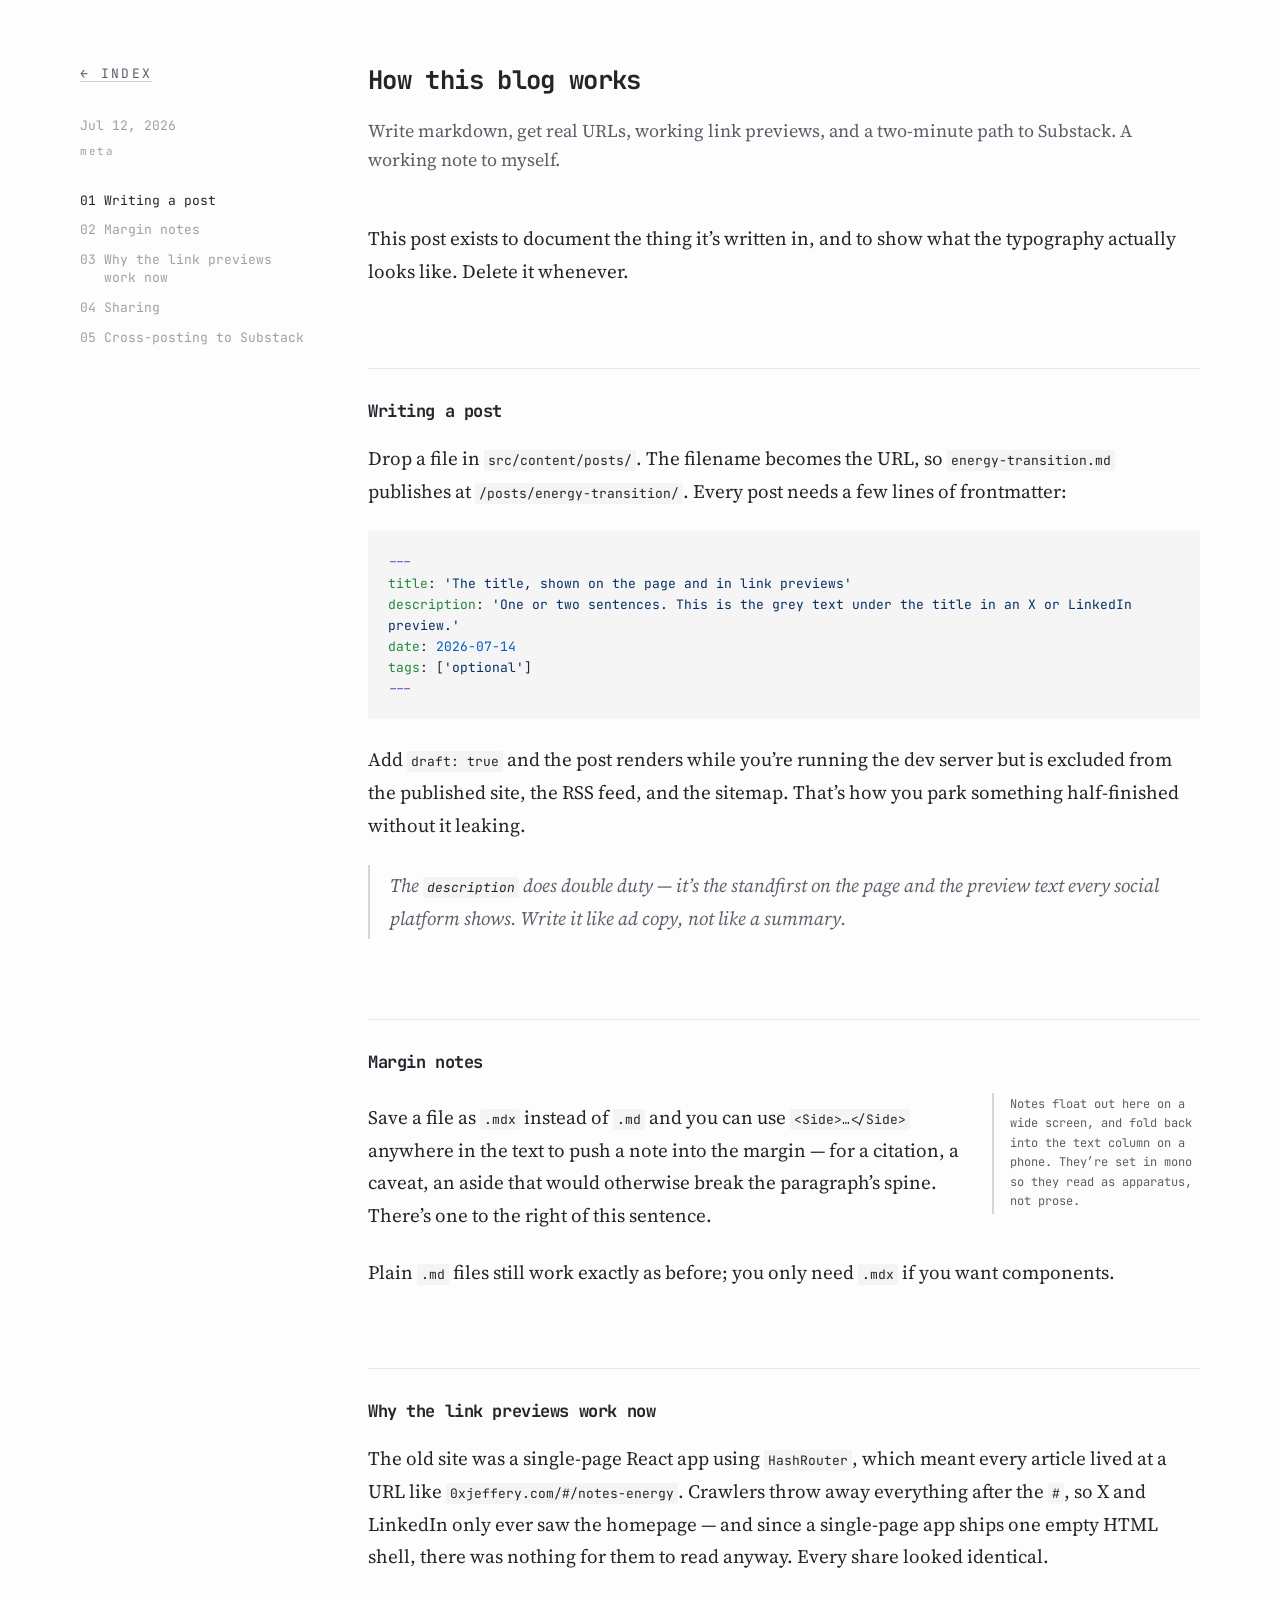
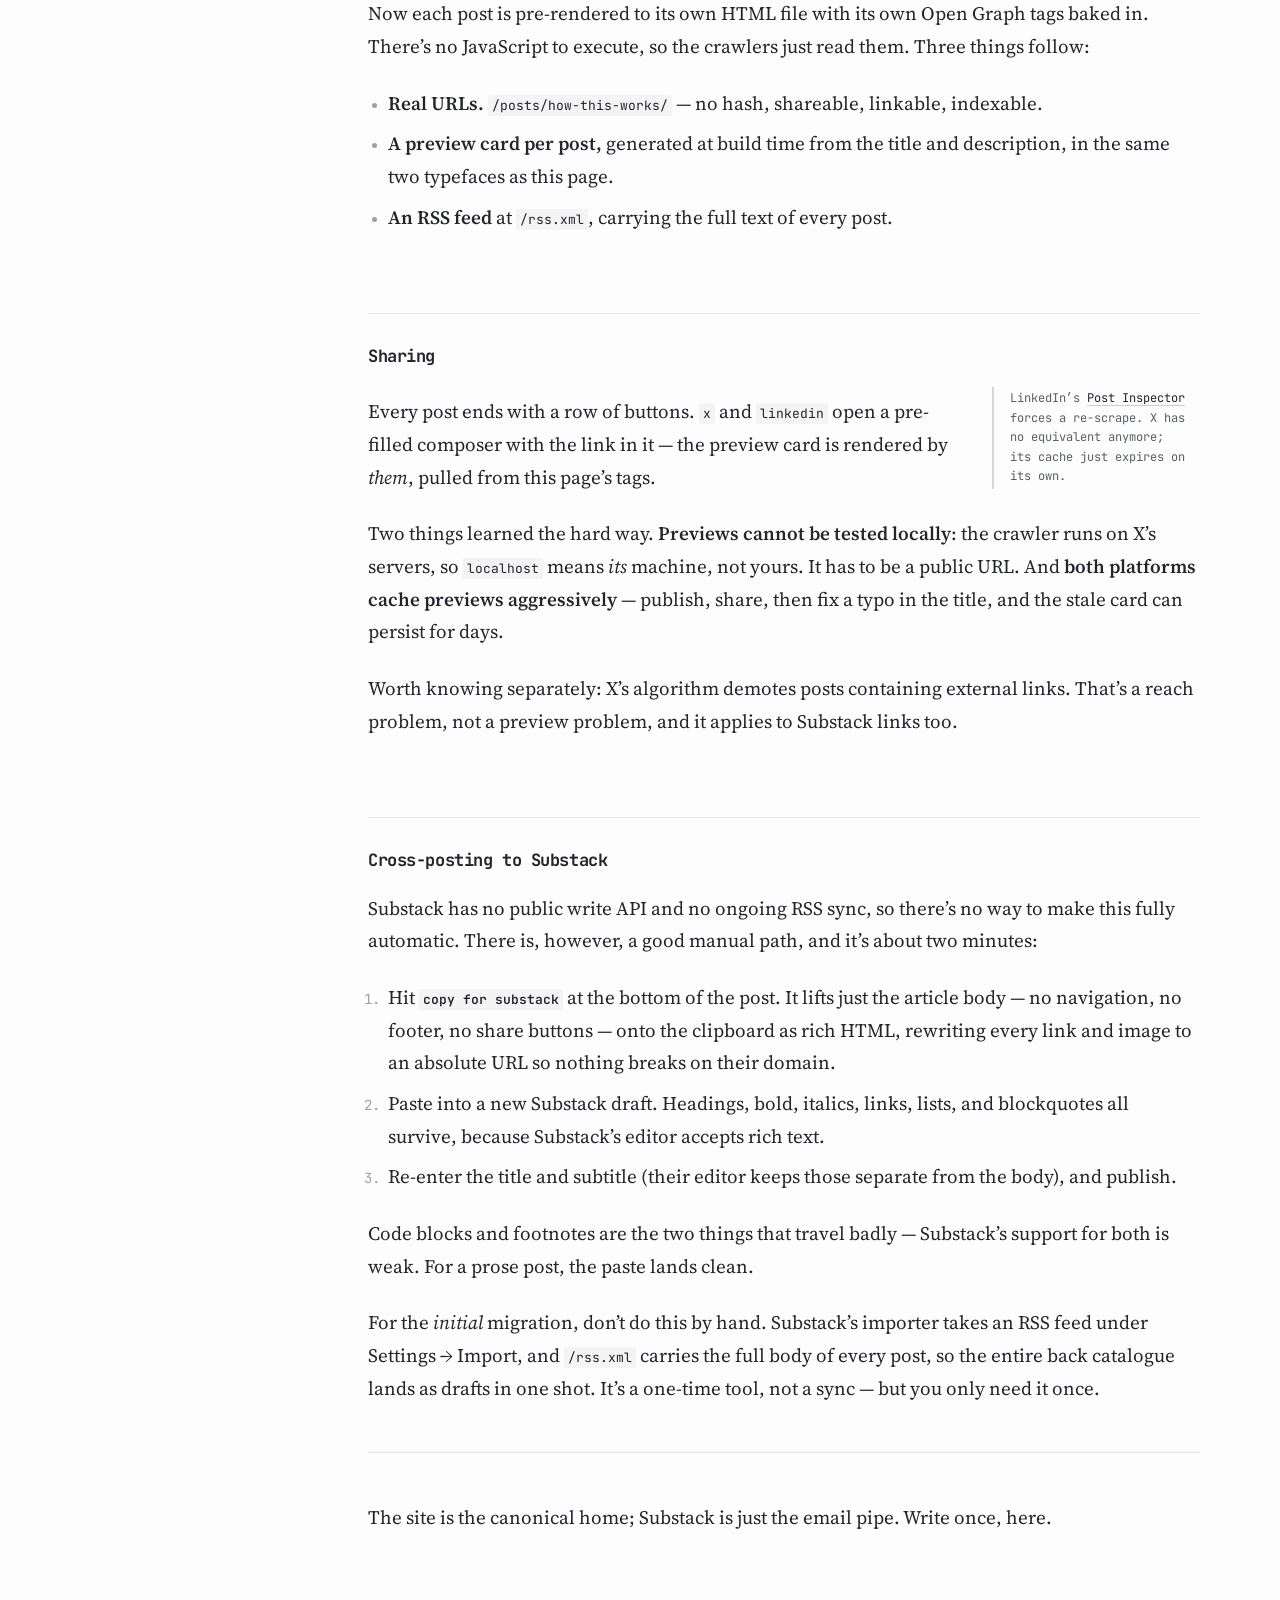
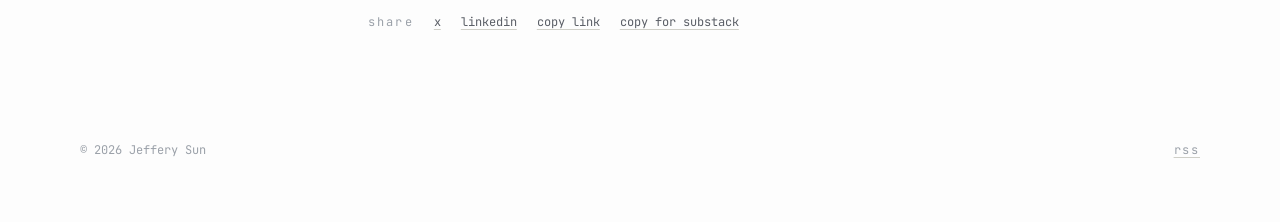
==== commit c8cdaff8: "Updates" ====
--- a/posts/how-this-works/index.html
+++ b/posts/how-this-works/index.html
@@ -1,7 +1,7 @@
-<!DOCTYPE html><html lang="en"><head><meta charset="utf-8"><meta name="viewport" content="width=device-width, initial-scale=1"><meta name="theme-color" content="#fafaf8"><meta name="generator" content="Astro v7.0.9"><title>How this blog works — 0xjeffery</title><meta name="description" content="Write markdown, get real URLs, working link previews, and a two-minute path to Substack. A working note to myself."><link rel="canonical" href="https://0xjeffery.com/posts/how-this-works/"><link rel="icon" href="/logo.png" type="image/png"><link rel="sitemap" href="/sitemap-index.xml"><link rel="alternate" type="application/rss+xml" title="0xjeffery — Writing on markets, AI, and tech." href="https://0xjeffery.com/rss.xml"><!-- Open Graph: what LinkedIn (and most everything else) reads. --><meta property="og:type" content="article"><meta property="og:url" content="https://0xjeffery.com/posts/how-this-works/"><meta property="og:title" content="How this blog works"><meta property="og:description" content="Write markdown, get real URLs, working link previews, and a two-minute path to Substack. A working note to myself."><meta property="og:image" content="https://0xjeffery.com/og/how-this-works.png"><meta property="og:image:width" content="1200"><meta property="og:image:height" content="630"><meta property="og:image:alt" content="How this blog works"><meta property="og:site_name" content="0xjeffery"><meta property="og:locale" content="en_US"><meta property="article:published_time" content="2026-07-14T00:00:00.000Z"><meta property="article:author" content="Jeffery Sun"><!-- Twitter/X card. `summary_large_image` is what renders the big preview. --><meta name="twitter:card" content="summary_large_image"><meta name="twitter:title" content="How this blog works"><meta name="twitter:description" content="Write markdown, get real URLs, working link previews, and a two-minute path to Substack. A working note to myself."><meta name="twitter:image" content="https://0xjeffery.com/og/how-this-works.png"><meta name="twitter:image:alt" content="How this blog works"><link rel="preconnect" href="https://fonts.googleapis.com"><link rel="preconnect" href="https://fonts.gstatic.com" crossorigin><link href="https://fonts.googleapis.com/css2?family=JetBrains+Mono:wght@400;500;700&family=Source+Serif+4:ital,opsz,wght@0,8..60,400..600;1,8..60,400&display=swap" rel="stylesheet"><link rel="stylesheet" href="/_astro/BaseLayout.CsXZ1PlW.css"></head><body><!-- `clip`, not `hidden`: overflow-x:hidden silently turns this into a scroll container,
+<!DOCTYPE html><html lang="en"><head><meta charset="utf-8"><meta name="viewport" content="width=device-width, initial-scale=1"><meta name="theme-color" content="#fafaf8"><meta name="generator" content="Astro v7.0.9"><title>How this blog works — 0xjeffery</title><meta name="description" content="Write markdown, get real URLs, working link previews, and a two-minute path to Substack. A working note to myself."><link rel="canonical" href="https://0xjeffery.com/posts/how-this-works/"><link rel="icon" href="/logo.png" type="image/png"><link rel="sitemap" href="/sitemap-index.xml"><link rel="alternate" type="application/rss+xml" title="0xjeffery — Writing on markets, AI, and tech." href="https://0xjeffery.com/rss.xml"><!-- Open Graph: what LinkedIn (and most everything else) reads. --><meta property="og:type" content="article"><meta property="og:url" content="https://0xjeffery.com/posts/how-this-works/"><meta property="og:title" content="How this blog works"><meta property="og:description" content="Write markdown, get real URLs, working link previews, and a two-minute path to Substack. A working note to myself."><meta property="og:image" content="https://0xjeffery.com/og/how-this-works.png"><meta property="og:image:width" content="1200"><meta property="og:image:height" content="630"><meta property="og:image:alt" content="How this blog works"><meta property="og:site_name" content="0xjeffery"><meta property="og:locale" content="en_US"><meta property="article:published_time" content="2026-07-12T00:00:00.000Z"><meta property="article:author" content="Jeffery Sun"><!-- Twitter/X card. `summary_large_image` is what renders the big preview. --><meta name="twitter:card" content="summary_large_image"><meta name="twitter:title" content="How this blog works"><meta name="twitter:description" content="Write markdown, get real URLs, working link previews, and a two-minute path to Substack. A working note to myself."><meta name="twitter:image" content="https://0xjeffery.com/og/how-this-works.png"><meta name="twitter:image:alt" content="How this blog works"><link rel="preconnect" href="https://fonts.googleapis.com"><link rel="preconnect" href="https://fonts.gstatic.com" crossorigin><link href="https://fonts.googleapis.com/css2?family=JetBrains+Mono:wght@400;500;700&family=Source+Serif+4:ital,opsz,wght@0,8..60,400..600;1,8..60,400&display=swap" rel="stylesheet"><link rel="stylesheet" href="/_astro/BaseLayout.CcBvzk_g.css"></head><body><!-- `clip`, not `hidden`: overflow-x:hidden silently turns this into a scroll container,
          which kills position:sticky on every descendant — including the pinned contents
          sidebar. `clip` contains the same overflow without that side effect. --><div class="animate-fade-up min-h-screen overflow-x-clip"><div class="mx-auto max-w-[92rem] px-5 py-14 sm:px-6 sm:py-16 lg:px-8"><main><div class="lg:grid lg:grid-cols-[14rem_minmax(0,52rem)] lg:justify-center lg:gap-16"><!-- `self-start` is what makes `sticky` actually stick: a grid item stretches to the
-         row height by default, leaving it nothing to slide against. --><aside class="mb-10 font-mono text-[13px] lg:sticky lg:top-10 lg:mb-0 lg:self-start"><a href="/" class="ulink text-muted tracking-[0.18em] uppercase">← index</a><div class="text-faint mt-8"><time datetime="2026-07-14T00:00:00.000Z">Jul 14, 2026</time></div><div class="mt-2 flex flex-wrap gap-x-3"><span class="tag">meta</span></div><nav class="mt-8 hidden lg:block" aria-label="Contents"><ol class="space-y-3"><li class="toc-item flex gap-2 leading-snug" data-toc="writing-a-post"><span class="toc-num">01</span><a href="#writing-a-post" class="toc-link no-underline">Writing a post</a></li><li class="toc-item flex gap-2 leading-snug" data-toc="margin-notes"><span class="toc-num">02</span><a href="#margin-notes" class="toc-link no-underline">Margin notes</a></li><li class="toc-item flex gap-2 leading-snug" data-toc="why-the-link-previews-work-now"><span class="toc-num">03</span><a href="#why-the-link-previews-work-now" class="toc-link no-underline">Why the link previews work now</a></li><li class="toc-item flex gap-2 leading-snug" data-toc="sharing"><span class="toc-num">04</span><a href="#sharing" class="toc-link no-underline">Sharing</a></li><li class="toc-item flex gap-2 leading-snug" data-toc="cross-posting-to-substack"><span class="toc-num">05</span><a href="#cross-posting-to-substack" class="toc-link no-underline">Cross-posting to Substack</a></li></ol></nav></aside><article><header><h1 class="text-ink font-mono text-2xl leading-[1.25] font-bold tracking-tight sm:text-[1.6rem]">How this blog works</h1><p class="text-muted mt-5 font-serif text-lg leading-relaxed">Write markdown, get real URLs, working link previews, and a two-minute path to Substack. A working note to myself.</p></header><!-- `data-article-body` is the exact subtree the "copy for substack" button lifts. --><div data-article-body class="prose mt-12"><p>This post exists to document the thing it’s written in, and to show what the typography
+         row height by default, leaving it nothing to slide against. --><aside class="mb-10 font-mono text-[13px] lg:sticky lg:top-10 lg:mb-0 lg:self-start"><a href="/" class="ulink text-muted tracking-[0.18em] uppercase">← index</a><div class="text-faint mt-8"><time datetime="2026-07-12T00:00:00.000Z">Jul 12, 2026</time></div><div class="mt-2 flex flex-wrap gap-x-3"><span class="tag">meta</span></div><nav class="mt-8 hidden lg:block" aria-label="Contents"><ol class="space-y-3"><li class="toc-item flex gap-2 leading-snug" data-toc="writing-a-post"><span class="toc-num">01</span><a href="#writing-a-post" class="toc-link no-underline">Writing a post</a></li><li class="toc-item flex gap-2 leading-snug" data-toc="margin-notes"><span class="toc-num">02</span><a href="#margin-notes" class="toc-link no-underline">Margin notes</a></li><li class="toc-item flex gap-2 leading-snug" data-toc="why-the-link-previews-work-now"><span class="toc-num">03</span><a href="#why-the-link-previews-work-now" class="toc-link no-underline">Why the link previews work now</a></li><li class="toc-item flex gap-2 leading-snug" data-toc="sharing"><span class="toc-num">04</span><a href="#sharing" class="toc-link no-underline">Sharing</a></li><li class="toc-item flex gap-2 leading-snug" data-toc="cross-posting-to-substack"><span class="toc-num">05</span><a href="#cross-posting-to-substack" class="toc-link no-underline">Cross-posting to Substack</a></li></ol></nav></aside><article><header><h1 class="text-ink font-mono text-2xl leading-[1.25] font-bold tracking-tight sm:text-[1.6rem]">How this blog works</h1><p class="text-muted mt-5 font-serif text-lg leading-relaxed">Write markdown, get real URLs, working link previews, and a two-minute path to Substack. A working note to myself.</p></header><!-- `data-article-body` is the exact subtree the "copy for substack" button lifts. --><div data-article-body class="prose mt-12"><p>This post exists to document the thing it’s written in, and to show what the typography
 actually looks like. Delete it whenever.</p>
 <h2 id="writing-a-post">Writing a post</h2>
 <p>Drop a file in <code>src/content/posts/</code>. The filename becomes the URL, so <code>energy-transition.md</code>
--- a/_astro/BaseLayout.CcBvzk_g.css
+++ b/_astro/BaseLayout.CcBvzk_g.css
@@ -0,0 +1,2 @@
+/*! tailwindcss v4.3.2 | MIT License | https://tailwindcss.com */
+@layer properties{@supports (((-webkit-hyphens:none)) and (not (margin-trim:inline))) or ((-moz-orient:inline) and (not (color:rgb(from red r g b)))){*,:before,:after,::backdrop{--tw-tracking:initial;--tw-rotate-x:initial;--tw-rotate-y:initial;--tw-rotate-z:initial;--tw-skew-x:initial;--tw-skew-y:initial;--tw-space-y-reverse:0;--tw-border-style:solid;--tw-leading:initial;--tw-font-weight:initial;--tw-duration:initial;--tw-shadow:0 0 #0000;--tw-shadow-color:initial;--tw-shadow-alpha:100%;--tw-inset-shadow:0 0 #0000;--tw-inset-shadow-color:initial;--tw-inset-shadow-alpha:100%;--tw-ring-color:initial;--tw-ring-shadow:0 0 #0000;--tw-inset-ring-color:initial;--tw-inset-ring-shadow:0 0 #0000;--tw-ring-inset:initial;--tw-ring-offset-width:0px;--tw-ring-offset-color:#fff;--tw-ring-offset-shadow:0 0 #0000;--tw-ordinal:initial;--tw-slashed-zero:initial;--tw-numeric-figure:initial;--tw-numeric-spacing:initial;--tw-numeric-fraction:initial}}}@layer theme{:root,:host{--font-sans:ui-sans-serif, system-ui, sans-serif, "Apple Color Emoji", "Segoe UI Emoji", "Segoe UI Symbol", "Noto Color Emoji";--font-serif:"Source Serif 4", ui-serif, Charter, "Iowan Old Style", Georgia, serif;--font-mono:"JetBrains Mono", ui-monospace, SFMono-Regular, Menlo, monospace;--spacing:.25rem;--text-xs:.75rem;--text-xs--line-height:calc(1 / .75);--text-sm:.875rem;--text-sm--line-height:calc(1.25 / .875);--text-lg:1.125rem;--text-lg--line-height:calc(1.75 / 1.125);--text-2xl:1.5rem;--text-2xl--line-height:calc(2 / 1.5);--font-weight-normal:400;--font-weight-semibold:600;--font-weight-bold:700;--tracking-tight:-.025em;--leading-snug:1.375;--leading-normal:1.5;--leading-relaxed:1.625;--default-transition-duration:.15s;--default-transition-timing-function:cubic-bezier(.4, 0, .2, 1);--default-font-family:var(--font-sans);--default-mono-font-family:var(--font-mono);--color-accent:#23252b;--color-negative:#9c4133;--color-wash:#f4f4f2;--color-paper:#fdfdfd;--color-ink:#23252b;--color-muted:#5a5e66;--color-faint:#9ba1a9;--color-line:#e8e8e6;--color-line2:#d6d6d2;--animate-fade-up:fade-up .6s ease-out both}}@layer base{*,:after,:before,::backdrop{box-sizing:border-box;border:0 solid;margin:0;padding:0}::file-selector-button{box-sizing:border-box;border:0 solid;margin:0;padding:0}html,:host{-webkit-text-size-adjust:100%;tab-size:4;line-height:1.5;font-family:var(--default-font-family,ui-sans-serif, system-ui, sans-serif, "Apple Color Emoji", "Segoe UI Emoji", "Segoe UI Symbol", "Noto Color Emoji");font-feature-settings:var(--default-font-feature-settings,normal);font-variation-settings:var(--default-font-variation-settings,normal);-webkit-tap-highlight-color:transparent}hr{height:0;color:inherit;border-top-width:1px}abbr:where([title]){text-decoration:underline dotted}h1,h2,h3,h4,h5,h6{font-size:inherit;font-weight:inherit}a{color:inherit;-webkit-text-decoration:inherit;-webkit-text-decoration:inherit;-webkit-text-decoration:inherit;text-decoration:inherit}b,strong{font-weight:bolder}code,kbd,samp,pre{font-family:var(--default-mono-font-family,ui-monospace, SFMono-Regular, Menlo, Monaco, Consolas, "Liberation Mono", "Courier New", monospace);font-feature-settings:var(--default-mono-font-feature-settings,normal);font-variation-settings:var(--default-mono-font-variation-settings,normal);font-size:1em}small{font-size:80%}sub,sup{vertical-align:baseline;font-size:75%;line-height:0;position:relative}sub{bottom:-.25em}sup{top:-.5em}table{text-indent:0;border-color:inherit;border-collapse:collapse}:-moz-focusring{outline:auto}progress{vertical-align:baseline}summary{display:list-item}ol,ul,menu{list-style:none}img,svg,video,canvas,audio,iframe,embed,object{vertical-align:middle;display:block}img,video{max-width:100%;height:auto}button,input,select,optgroup,textarea{font:inherit;font-feature-settings:inherit;font-variation-settings:inherit;letter-spacing:inherit;color:inherit;opacity:1;background-color:#0000;border-radius:0}::file-selector-button{font:inherit;font-feature-settings:inherit;font-variation-settings:inherit;letter-spacing:inherit;color:inherit;opacity:1;background-color:#0000;border-radius:0}:where(select:is([multiple],[size])) optgroup{font-weight:bolder}:where(select:is([multiple],[size])) optgroup option{padding-inline-start:20px}::file-selector-button{margin-inline-end:4px}::placeholder{opacity:1}@supports (not ((-webkit-appearance:-apple-pay-button))) or (contain-intrinsic-size:1px){::placeholder{color:currentColor}@supports (color:color-mix(in lab, red, red)){::placeholder{color:color-mix(in oklab, currentcolor 50%, transparent)}}}textarea{resize:vertical}::-webkit-search-decoration{-webkit-appearance:none}::-webkit-date-and-time-value{min-height:1lh;text-align:inherit}::-webkit-datetime-edit{display:inline-flex}::-webkit-datetime-edit-fields-wrapper{padding:0}::-webkit-datetime-edit{padding-block:0}::-webkit-datetime-edit-year-field{padding-block:0}::-webkit-datetime-edit-month-field{padding-block:0}::-webkit-datetime-edit-day-field{padding-block:0}::-webkit-datetime-edit-hour-field{padding-block:0}::-webkit-datetime-edit-minute-field{padding-block:0}::-webkit-datetime-edit-second-field{padding-block:0}::-webkit-datetime-edit-millisecond-field{padding-block:0}::-webkit-datetime-edit-meridiem-field{padding-block:0}::-webkit-calendar-picker-indicator{line-height:1}:-moz-ui-invalid{box-shadow:none}button,input:where([type=button],[type=reset],[type=submit]){appearance:button}::file-selector-button{appearance:button}::-webkit-inner-spin-button{height:auto}::-webkit-outer-spin-button{height:auto}[hidden]:where(:not([hidden=until-found])){display:none!important}html{scroll-behavior:smooth}body{background-color:var(--color-paper);font-family:var(--font-mono);color:var(--color-ink);-webkit-font-smoothing:antialiased;-moz-osx-font-smoothing:grayscale}::selection{color:#fdfdfd;background:#23252bd9}}@layer components{.prose .exh{margin-block:calc(var(--spacing) * 14);clear:both;width:100%}.prose .exh svg{width:100%;height:auto;display:block}.prose .exh-title{margin-bottom:calc(var(--spacing) * 4);font-family:var(--font-serif);font-size:var(--text-sm);line-height:var(--tw-leading,var(--text-sm--line-height));--tw-leading:var(--leading-snug);line-height:var(--leading-snug);color:var(--color-muted)}.prose .exh-title .lab{margin-right:calc(var(--spacing) * 2);font-family:var(--font-mono);--tw-font-weight:var(--font-weight-bold);font-size:11px;font-weight:var(--font-weight-bold);--tw-tracking:.1em;letter-spacing:.1em;color:var(--color-accent);text-transform:uppercase}.prose .exh-note{margin-top:calc(var(--spacing) * 4);border-top-style:var(--tw-border-style);border-top-width:1px;border-color:var(--color-line);padding-top:calc(var(--spacing) * 3);font-family:var(--font-serif);--tw-leading:var(--leading-normal);font-size:13px;line-height:var(--leading-normal);color:var(--color-muted)}.prose .exh-note strong{--tw-font-weight:var(--font-weight-semibold);font-weight:var(--font-weight-semibold);color:var(--color-ink)}.prose .panel-lab{margin-top:calc(var(--spacing) * 8);margin-bottom:calc(var(--spacing) * 3);font-family:var(--font-mono);--tw-font-weight:var(--font-weight-bold);font-size:11px;font-weight:var(--font-weight-bold);--tw-tracking:.1em;letter-spacing:.1em;color:var(--color-accent);text-transform:uppercase}.prose .panel-lab em{font-family:var(--font-serif);color:var(--color-muted);text-transform:none;letter-spacing:0;font-size:13px;font-style:normal}.prose a.nref{font-family:var(--font-mono);--tw-tracking:.08em;letter-spacing:.08em;white-space:nowrap;color:var(--color-faint);text-transform:uppercase;font-size:10px;text-decoration-style:dotted}.prose .lede{--tw-leading:1.6;color:var(--color-ink);font-size:1.125rem;line-height:1.6}.prose .formula{margin-block:calc(var(--spacing) * 6);text-align:center;font-family:var(--font-serif);color:var(--color-muted);font-style:italic}.prose .small{font-family:var(--font-mono);font-size:var(--text-xs);line-height:var(--tw-leading,var(--text-xs--line-height));--tw-leading:var(--leading-relaxed);line-height:var(--leading-relaxed);color:var(--color-faint)}.prose .box{margin-block:calc(var(--spacing) * 8);border-left-style:var(--tw-border-style);border-left-width:2px;border-color:var(--color-accent);background-color:var(--color-wash);padding-inline:calc(var(--spacing) * 6);padding-block:calc(var(--spacing) * 4)}.prose .box p{margin-block:calc(var(--spacing) * 2);font-size:15px}.prose .box p:first-child{margin-top:0}.prose .box p:last-child{margin-bottom:0}.prose .tldr{margin-block:calc(var(--spacing) * 10);border-left-style:var(--tw-border-style);border-left-width:2px;border-color:var(--color-accent);background-color:var(--color-wash);padding-inline:calc(var(--spacing) * 6);padding-block:calc(var(--spacing) * 5)}.prose .tldr-hd{margin-bottom:calc(var(--spacing) * 4);font-family:var(--font-mono);--tw-font-weight:var(--font-weight-bold);font-size:11px;font-weight:var(--font-weight-bold);--tw-tracking:.16em;letter-spacing:.16em;color:var(--color-accent);text-transform:uppercase}.prose .tldr ol{counter-reset:t;margin:0;padding:0;list-style-type:none}.prose .tldr li{margin-bottom:calc(var(--spacing) * 4);padding-left:calc(var(--spacing) * 8);--tw-leading:var(--leading-relaxed);font-size:15px;line-height:var(--leading-relaxed);counter-increment:t;position:relative}.prose .tldr li:last-child{margin-bottom:0}.prose .tldr li:before{content:counter(t);border-style:var(--tw-border-style);border-width:1px;border-color:var(--color-accent);width:19px;height:19px;font-family:var(--font-mono);--tw-font-weight:var(--font-weight-bold);font-size:10px;font-weight:var(--font-weight-bold);color:var(--color-accent);border-radius:3.40282e38px;justify-content:center;align-items:center;display:flex;position:absolute;top:3px;left:0}.prose .tldr .cl{--tw-font-weight:var(--font-weight-bold);font-weight:var(--font-weight-bold);color:var(--color-ink);display:block}.prose ol.watch{margin-block:calc(var(--spacing) * 5);counter-reset:w;padding:0;list-style-type:none}.prose ol.watch li{margin-bottom:calc(var(--spacing) * 3);padding-left:calc(var(--spacing) * 8);counter-increment:w;position:relative}.prose ol.watch li:before{content:counter(w, lower-roman) ".";font-family:var(--font-mono);font-size:var(--text-xs);line-height:var(--tw-leading,var(--text-xs--line-height));--tw-font-weight:var(--font-weight-bold);font-weight:var(--font-weight-bold);color:var(--color-accent);position:absolute;top:2px;left:0}.prose .tblwrap{overflow-x:auto}.prose .tblwrap table{min-width:640px;font-family:var(--font-serif);--tw-leading:var(--leading-normal);font-size:13.5px;line-height:var(--leading-normal)}.prose .tblwrap th{border-top-style:var(--tw-border-style);border-top-width:1.5px;border-bottom-style:var(--tw-border-style);border-bottom-width:1px;border-color:var(--color-ink);padding-block:calc(var(--spacing) * 2);padding-right:calc(var(--spacing) * 4);text-align:left;vertical-align:bottom;font-family:var(--font-mono);--tw-font-weight:var(--font-weight-bold);font-size:11px;font-weight:var(--font-weight-bold);--tw-tracking:.08em;letter-spacing:.08em;color:var(--color-ink);text-transform:uppercase}.prose .tblwrap td{border-bottom-style:var(--tw-border-style);border-bottom-width:1px;border-color:var(--color-line);padding-block:calc(var(--spacing) * 2.5);padding-right:calc(var(--spacing) * 4);vertical-align:top}.prose .tblwrap th.r,.prose .tblwrap td.r,.prose .tblwrap td.num{padding-right:calc(var(--spacing) * 6);text-align:right;white-space:nowrap;--tw-numeric-spacing:tabular-nums;font-variant-numeric:var(--tw-ordinal,) var(--tw-slashed-zero,) var(--tw-numeric-figure,) var(--tw-numeric-spacing,) var(--tw-numeric-fraction,)}.prose .tblwrap td.hd{--tw-font-weight:var(--font-weight-bold);font-weight:var(--font-weight-bold);color:var(--color-ink)}.prose .tblwrap tr:last-child td{border-bottom-style:var(--tw-border-style);border-bottom-width:1.5px;border-color:var(--color-ink)}.prose .tblwrap tr.sec td{background-color:var(--color-wash);padding-inline:calc(var(--spacing) * 2);padding-block:calc(var(--spacing) * 1.5);font-family:var(--font-mono);--tw-font-weight:var(--font-weight-bold);font-size:11px;font-weight:var(--font-weight-bold);--tw-tracking:.08em;letter-spacing:.08em;color:var(--color-accent);text-transform:uppercase}.prose .tblwrap .it{--tw-font-weight:var(--font-weight-bold);font-weight:var(--font-weight-bold);color:var(--color-ink);display:block}.prose .tblwrap .sub{margin-top:calc(var(--spacing) * .5);font-family:var(--font-mono);--tw-leading:var(--leading-snug);font-size:11px;line-height:var(--leading-snug);color:var(--color-faint);display:block}.prose .tblwrap tr.tot td{border-top-style:var(--tw-border-style);border-top-width:1px;border-bottom-style:var(--tw-border-style);border-bottom-width:1.5px;border-color:var(--color-ink);background-color:var(--color-wash)}.prose .tblwrap tr.tot .it,.prose .tblwrap tr.tot td.num{--tw-font-weight:var(--font-weight-bold);font-weight:var(--font-weight-bold);color:var(--color-accent)}.prose .tblwrap tr.memo td{border-bottom-style:var(--tw-border-style);padding-top:calc(var(--spacing) * 4);border-bottom-width:0}.prose .tblwrap tr.memo .it{--tw-font-weight:var(--font-weight-normal);font-weight:var(--font-weight-normal);font-style:italic}.prose .anote{margin-bottom:calc(var(--spacing) * 7);border-left-style:var(--tw-border-style);border-left-width:2px;border-color:var(--color-line);padding-left:calc(var(--spacing) * 5)}.prose .anote:target{border-color:var(--color-accent)}.prose .an-hd{margin-bottom:calc(var(--spacing) * 3);font-family:var(--font-serif);font-size:var(--text-sm);line-height:var(--tw-leading,var(--text-sm--line-height));--tw-leading:var(--leading-snug);line-height:var(--leading-snug);color:var(--color-muted)}.prose .an-lab{margin-right:calc(var(--spacing) * 2);font-family:var(--font-mono);--tw-font-weight:var(--font-weight-bold);font-size:11px;font-weight:var(--font-weight-bold);--tw-tracking:.08em;letter-spacing:.08em;color:var(--color-accent);text-transform:uppercase}.prose .anote dl{column-gap:calc(var(--spacing) * 5);row-gap:calc(var(--spacing) * 2);--tw-leading:var(--leading-normal);font-size:13.5px;line-height:var(--leading-normal);color:var(--color-muted);grid-template-columns:8rem 1fr;margin:0;display:grid}.prose .anote dt{padding-top:calc(var(--spacing) * .5);font-family:var(--font-mono);--tw-font-weight:var(--font-weight-bold);font-size:10px;font-weight:var(--font-weight-bold);--tw-tracking:.05em;letter-spacing:.05em;color:var(--color-faint);text-transform:uppercase}.prose .anote dd{margin:0}.prose .anote strong{--tw-font-weight:var(--font-weight-normal);font-weight:var(--font-weight-normal);color:var(--color-ink)}.prose .gloss-grid{margin-top:calc(var(--spacing) * 5);--tw-leading:var(--leading-normal);font-size:13.5px;line-height:var(--leading-normal);columns:2;column-gap:2.5rem}.prose .gloss-grid p{margin-top:0;margin-bottom:calc(var(--spacing) * 3);break-inside:avoid}.prose .gloss-grid b{font-family:var(--font-mono);--tw-font-weight:var(--font-weight-bold);font-size:12px;font-weight:var(--font-weight-bold);color:var(--color-ink)}.prose .gloss-grid span{color:var(--color-muted)}@media (width<=640px){.prose .gloss-grid{columns:1}.prose .anote dl{grid-template-columns:1fr;row-gap:.125rem}.prose .anote dd{margin-bottom:calc(var(--spacing) * 2)}}.prose .exh svg .box{fill:none;stroke:#9ba1a9;stroke-width:1px}.prose .exh svg .hd{fill:#23252b;font-size:13px;font-weight:700}.prose .exh svg .sm{fill:#23252b;font-size:10.5px}.prose .exh svg .xs{fill:#9ba1a9;font-size:9.5px}.prose .exh svg .nv{fill:#23252b;font-size:11px;font-weight:700}.prose .exh svg .bk{fill:#9c4133;font-size:11px;font-weight:700}.prose .exh svg .fl{stroke:#23252b;stroke-width:1.4px;fill:none;marker-end:url(#a2)}.prose{font-family:var(--font-serif);--tw-leading:1.72;color:var(--color-ink);font-variant-numeric:oldstyle-nums proportional-nums;text-wrap:pretty;font-size:1.1875rem;line-height:1.72}.prose>*+*{margin-top:calc(var(--spacing) * 6)}.prose h2{margin-top:calc(var(--spacing) * 20);border-top-style:var(--tw-border-style);border-top-width:1px;border-color:var(--color-line);padding-top:calc(var(--spacing) * 7);font-family:var(--font-mono);--tw-font-weight:var(--font-weight-bold);font-size:1.0625rem;font-weight:var(--font-weight-bold);--tw-tracking:var(--tracking-tight);letter-spacing:var(--tracking-tight);color:var(--color-ink);scroll-margin-top:2.5rem}.prose h3{margin-top:calc(var(--spacing) * 11);font-family:var(--font-mono);--tw-font-weight:var(--font-weight-bold);font-size:.9375rem;font-weight:var(--font-weight-bold);--tw-tracking:var(--tracking-tight);letter-spacing:var(--tracking-tight);color:var(--color-ink);scroll-margin-top:2.5rem}.prose h2+*,.prose h3+*{margin-top:calc(var(--spacing) * 4)}.prose a{color:var(--color-ink);transition-property:color,background-color,border-color,outline-color,text-decoration-color,fill,stroke,--tw-gradient-from,--tw-gradient-via,--tw-gradient-to;transition-timing-function:var(--tw-ease,var(--default-transition-timing-function));transition-duration:var(--tw-duration,var(--default-transition-duration));--tw-duration:.15s;text-underline-offset:3px;text-decoration:underline 1px #cfcfc8;transition-duration:.15s}.prose a:hover{color:var(--color-muted);text-decoration-color:#5a5e66}.prose strong{--tw-font-weight:var(--font-weight-semibold);font-weight:var(--font-weight-semibold);color:var(--color-ink)}.prose em{font-style:italic}.prose ul{list-style-type:disc;list-style-position:outside}:where(.prose ul>:not(:last-child)){--tw-space-y-reverse:0;margin-block-start:calc(calc(var(--spacing) * 2) * var(--tw-space-y-reverse));margin-block-end:calc(calc(var(--spacing) * 2) * calc(1 - var(--tw-space-y-reverse)))}.prose ul{padding-left:calc(var(--spacing) * 5)}.prose ol{list-style-type:decimal;list-style-position:outside}:where(.prose ol>:not(:last-child)){--tw-space-y-reverse:0;margin-block-start:calc(calc(var(--spacing) * 2) * var(--tw-space-y-reverse));margin-block-end:calc(calc(var(--spacing) * 2) * calc(1 - var(--tw-space-y-reverse)))}.prose ol{padding-left:calc(var(--spacing) * 5)}.prose li::marker{font-family:var(--font-mono);font-size:var(--text-sm);line-height:var(--tw-leading,var(--text-sm--line-height));color:var(--color-faint)}.prose blockquote{border-left-style:var(--tw-border-style);border-left-width:2px;border-color:var(--color-line2);padding-block:var(--spacing);padding-left:calc(var(--spacing) * 5);color:var(--color-muted);font-style:italic}.prose hr{margin-block:calc(var(--spacing) * 12);border-top-style:var(--tw-border-style);border-top-width:1px;border-color:var(--color-line)}.prose img{margin-block:calc(var(--spacing) * 8);border-style:var(--tw-border-style);border-width:1px;border-color:var(--color-line);max-width:100%}.prose figcaption{margin-top:calc(var(--spacing) * 2);font-family:var(--font-mono);font-size:var(--text-xs);line-height:var(--tw-leading,var(--text-xs--line-height));color:var(--color-faint)}.prose code:not(pre code){background-color:#23252b0a;border-radius:2px}@supports (color:color-mix(in lab, red, red)){.prose code:not(pre code){background-color:color-mix(in oklab, var(--color-ink) 4%, transparent)}}.prose code:not(pre code){padding-inline:var(--spacing);padding-block:calc(var(--spacing) * .5);font-family:var(--font-mono);color:var(--color-ink);font-size:.8125rem}.prose pre{padding:calc(var(--spacing) * 5);font-family:var(--font-mono);--tw-leading:var(--leading-relaxed);font-size:.8125rem;line-height:var(--leading-relaxed);overflow-x:auto;background-color:#23252b09!important}.prose pre code{background-color:#0000;padding:0}.prose table{border-collapse:collapse;width:100%;font-family:var(--font-mono);font-size:.8125rem}.prose th,.prose td{border-bottom-style:var(--tw-border-style);border-bottom-width:1px;border-color:var(--color-line);padding-block:calc(var(--spacing) * 2);padding-right:calc(var(--spacing) * 6);text-align:left}.prose th{--tw-tracking:.1em;letter-spacing:.1em;color:var(--color-faint);text-transform:uppercase;font-size:11px}.prose .footnotes{margin-top:calc(var(--spacing) * 12);border-top-style:var(--tw-border-style);border-top-width:1px;border-color:var(--color-line);padding-top:calc(var(--spacing) * 6);font-size:var(--text-sm);line-height:var(--tw-leading,var(--text-sm--line-height));color:var(--color-muted)}.sidenote{border-left-style:var(--tw-border-style);border-left-width:2px;border-color:var(--color-line2);padding-block:var(--spacing);padding-left:calc(var(--spacing) * 4);font-family:var(--font-mono);--tw-leading:var(--leading-relaxed);font-size:.75rem;line-height:var(--leading-relaxed);color:var(--color-muted);margin-block:calc(var(--spacing) * 4);display:block}@media (width>=64rem){.sidenote{float:right;clear:right;margin-bottom:calc(var(--spacing) * 3);margin-left:calc(var(--spacing) * 8);border-left-style:var(--tw-border-style);border-left-width:2px;border-color:var(--color-line2);width:13rem;padding-block:calc(var(--spacing) * .5);padding-left:calc(var(--spacing) * 4);margin-top:.375rem}}.reveal{opacity:0;will-change:opacity, transform;transition:opacity .5s ease-out,transform .5s ease-out;transform:translateY(10px)}.reveal.is-in{opacity:1;transform:none}.toc-link{color:var(--color-faint);transition-property:color,background-color,border-color,outline-color,text-decoration-color,fill,stroke,--tw-gradient-from,--tw-gradient-via,--tw-gradient-to;transition-timing-function:var(--tw-ease,var(--default-transition-timing-function));transition-duration:var(--tw-duration,var(--default-transition-duration));--tw-duration:.2s;transition-duration:.2s}.toc-link:hover{color:var(--color-muted)}.toc-link[aria-current=true]{color:var(--color-ink)}.toc-num{color:var(--color-faint);--tw-numeric-spacing:tabular-nums;font-variant-numeric:var(--tw-ordinal,) var(--tw-slashed-zero,) var(--tw-numeric-figure,) var(--tw-numeric-spacing,) var(--tw-numeric-fraction,);transition-property:color,background-color,border-color,outline-color,text-decoration-color,fill,stroke,--tw-gradient-from,--tw-gradient-via,--tw-gradient-to;transition-timing-function:var(--tw-ease,var(--default-transition-timing-function));transition-duration:var(--tw-duration,var(--default-transition-duration));--tw-duration:.2s;transition-duration:.2s}.toc-item[data-current=true] .toc-num{color:var(--color-ink)}@media (prefers-reduced-motion:reduce){.reveal{opacity:1;transition:none;transform:none}html{scroll-behavior:auto}}}@layer utilities{.visible{visibility:visible}.absolute{position:absolute}.relative{position:relative}.static{position:static}.sticky{position:sticky}.top-10{top:calc(var(--spacing) * 10)}.mx-auto{margin-inline:auto}.mt-1{margin-top:var(--spacing)}.mt-2{margin-top:calc(var(--spacing) * 2)}.mt-3{margin-top:calc(var(--spacing) * 3)}.mt-4{margin-top:calc(var(--spacing) * 4)}.mt-5{margin-top:calc(var(--spacing) * 5)}.mt-8{margin-top:calc(var(--spacing) * 8)}.mt-12{margin-top:calc(var(--spacing) * 12)}.mt-16{margin-top:calc(var(--spacing) * 16)}.mt-20{margin-top:calc(var(--spacing) * 20)}.mt-28{margin-top:calc(var(--spacing) * 28)}.mb-3{margin-bottom:calc(var(--spacing) * 3)}.mb-10{margin-bottom:calc(var(--spacing) * 10)}.tag{font-family:var(--font-mono);--tw-tracking:.14em;letter-spacing:.14em;color:var(--color-faint);text-transform:lowercase;align-items:center;font-size:11px;display:inline-flex}.block{display:block}.contents{display:contents}.flex{display:flex}.grid{display:grid}.hidden{display:none}.inline{display:inline}.table{display:table}.table-cell{display:table-cell}.min-h-screen{min-height:100vh}.max-w-\[70rem\]{max-width:70rem}.max-w-\[92rem\]{max-width:92rem}.grow{flex-grow:1}.transform{transform:var(--tw-rotate-x,) var(--tw-rotate-y,) var(--tw-rotate-z,) var(--tw-skew-x,) var(--tw-skew-y,)}.animate-fade-up{animation:var(--animate-fade-up)}.cursor-pointer{cursor:pointer}.flex-wrap{flex-wrap:wrap}.items-center{align-items:center}.justify-between{justify-content:space-between}.gap-2{gap:calc(var(--spacing) * 2)}:where(.space-y-3>:not(:last-child)){--tw-space-y-reverse:0;margin-block-start:calc(calc(var(--spacing) * 3) * var(--tw-space-y-reverse));margin-block-end:calc(calc(var(--spacing) * 3) * calc(1 - var(--tw-space-y-reverse)))}:where(.space-y-14>:not(:last-child)){--tw-space-y-reverse:0;margin-block-start:calc(calc(var(--spacing) * 14) * var(--tw-space-y-reverse));margin-block-end:calc(calc(var(--spacing) * 14) * calc(1 - var(--tw-space-y-reverse)))}.gap-x-3{column-gap:calc(var(--spacing) * 3)}.gap-x-5{column-gap:calc(var(--spacing) * 5)}.gap-y-2{row-gap:calc(var(--spacing) * 2)}.self-start{align-self:flex-start}.overflow-x-clip{overflow-x:clip}.border{border-style:var(--tw-border-style);border-width:1px}.px-5{padding-inline:calc(var(--spacing) * 5)}.py-14{padding-block:calc(var(--spacing) * 14)}.py-20{padding-block:calc(var(--spacing) * 20)}.pt-1{padding-top:var(--spacing)}.font-mono{font-family:var(--font-mono)}.font-serif{font-family:var(--font-serif)}.text-2xl{font-size:var(--text-2xl);line-height:var(--tw-leading,var(--text-2xl--line-height))}.text-lg{font-size:var(--text-lg);line-height:var(--tw-leading,var(--text-lg--line-height))}.text-sm{font-size:var(--text-sm);line-height:var(--tw-leading,var(--text-sm--line-height))}.text-xs{font-size:var(--text-xs);line-height:var(--tw-leading,var(--text-xs--line-height))}.text-\[1\.0625rem\]{font-size:1.0625rem}.text-\[13px\]{font-size:13px}.leading-\[1\.25\]{--tw-leading:1.25;line-height:1.25}.leading-relaxed{--tw-leading:var(--leading-relaxed);line-height:var(--leading-relaxed)}.leading-snug{--tw-leading:var(--leading-snug);line-height:var(--leading-snug)}.font-bold{--tw-font-weight:var(--font-weight-bold);font-weight:var(--font-weight-bold)}.tracking-\[0\.15em\]{--tw-tracking:.15em;letter-spacing:.15em}.tracking-\[0\.18em\]{--tw-tracking:.18em;letter-spacing:.18em}.tracking-tight{--tw-tracking:var(--tracking-tight);letter-spacing:var(--tracking-tight)}.ulink{color:var(--color-ink);transition-property:color,background-color,border-color,outline-color,text-decoration-color,fill,stroke,--tw-gradient-from,--tw-gradient-via,--tw-gradient-to;transition-timing-function:var(--tw-ease,var(--default-transition-timing-function));transition-duration:var(--tw-duration,var(--default-transition-duration));--tw-duration:.15s;text-underline-offset:3px;text-decoration:underline 1px #cfcfc8;transition-duration:.15s}.ulink:hover{color:var(--color-muted);text-decoration-color:#5a5e66}.text-faint{color:var(--color-faint)}.text-ink{color:var(--color-ink)}.text-muted{color:var(--color-muted)}.uppercase{text-transform:uppercase}.no-underline{text-decoration-line:none}.underline{text-decoration-line:underline}.decoration-\[\#cfcfc8\]{text-decoration-color:#cfcfc8}.decoration-1{text-decoration-thickness:1px}.underline-offset-\[4px\]{text-underline-offset:4px}.opacity-0{opacity:0}.ring{--tw-ring-shadow:var(--tw-ring-inset,) 0 0 0 calc(1px + var(--tw-ring-offset-width)) var(--tw-ring-color,currentcolor);box-shadow:var(--tw-inset-shadow), var(--tw-inset-ring-shadow), var(--tw-ring-offset-shadow), var(--tw-ring-shadow), var(--tw-shadow)}.transition{transition-property:color,background-color,border-color,outline-color,text-decoration-color,fill,stroke,--tw-gradient-from,--tw-gradient-via,--tw-gradient-to,opacity,box-shadow,transform,translate,scale,rotate,filter,backdrop-filter,display,content-visibility,overlay,pointer-events;transition-timing-function:var(--tw-ease,var(--default-transition-timing-function));transition-duration:var(--tw-duration,var(--default-transition-duration))}.transition-colors{transition-property:color,background-color,border-color,outline-color,text-decoration-color,fill,stroke,--tw-gradient-from,--tw-gradient-via,--tw-gradient-to;transition-timing-function:var(--tw-ease,var(--default-transition-timing-function));transition-duration:var(--tw-duration,var(--default-transition-duration))}.transition-opacity{transition-property:opacity;transition-timing-function:var(--tw-ease,var(--default-transition-timing-function));transition-duration:var(--tw-duration,var(--default-transition-duration))}@media (hover:hover){.group-hover\:text-muted:is(:where(.group):hover *){color:var(--color-muted)}.group-hover\:decoration-\[\#5a5e66\]:is(:where(.group):hover *){text-decoration-color:#5a5e66}}@media (width>=40rem){.sm\:px-6{padding-inline:calc(var(--spacing) * 6)}.sm\:py-16{padding-block:calc(var(--spacing) * 16)}.sm\:text-\[1\.6rem\]{font-size:1.6rem}}@media (width>=64rem){.lg\:sticky{position:sticky}.lg\:top-10{top:calc(var(--spacing) * 10)}.lg\:mt-0{margin-top:0}.lg\:mb-0{margin-bottom:0}.lg\:block{display:block}.lg\:grid{display:grid}.lg\:grid-cols-\[14rem_minmax\(0\,52rem\)\]{grid-template-columns:14rem minmax(0,52rem)}.lg\:justify-center{justify-content:center}.lg\:gap-16{gap:calc(var(--spacing) * 16)}.lg\:self-start{align-self:flex-start}.lg\:px-8{padding-inline:calc(var(--spacing) * 8)}.lg\:text-right{text-align:right}}}::-webkit-scrollbar{width:10px;height:10px}::-webkit-scrollbar-track{background:0 0}::-webkit-scrollbar-thumb{background:#d5d5cf;border-radius:6px}::-webkit-scrollbar-thumb:hover{background:#bcbcb4}@property --tw-tracking{syntax:"*";inherits:false}@property --tw-rotate-x{syntax:"*";inherits:false}@property --tw-rotate-y{syntax:"*";inherits:false}@property --tw-rotate-z{syntax:"*";inherits:false}@property --tw-skew-x{syntax:"*";inherits:false}@property --tw-skew-y{syntax:"*";inherits:false}@property --tw-space-y-reverse{syntax:"*";inherits:false;initial-value:0}@property --tw-border-style{syntax:"*";inherits:false;initial-value:solid}@property --tw-leading{syntax:"*";inherits:false}@property --tw-font-weight{syntax:"*";inherits:false}@property --tw-duration{syntax:"*";inherits:false}@property --tw-shadow{syntax:"*";inherits:false;initial-value:0 0 #0000}@property --tw-shadow-color{syntax:"*";inherits:false}@property --tw-shadow-alpha{syntax:"<percentage>";inherits:false;initial-value:100%}@property --tw-inset-shadow{syntax:"*";inherits:false;initial-value:0 0 #0000}@property --tw-inset-shadow-color{syntax:"*";inherits:false}@property --tw-inset-shadow-alpha{syntax:"<percentage>";inherits:false;initial-value:100%}@property --tw-ring-color{syntax:"*";inherits:false}@property --tw-ring-shadow{syntax:"*";inherits:false;initial-value:0 0 #0000}@property --tw-inset-ring-color{syntax:"*";inherits:false}@property --tw-inset-ring-shadow{syntax:"*";inherits:false;initial-value:0 0 #0000}@property --tw-ring-inset{syntax:"*";inherits:false}@property --tw-ring-offset-width{syntax:"<length>";inherits:false;initial-value:0}@property --tw-ring-offset-color{syntax:"*";inherits:false;initial-value:#fff}@property --tw-ring-offset-shadow{syntax:"*";inherits:false;initial-value:0 0 #0000}@property --tw-ordinal{syntax:"*";inherits:false}@property --tw-slashed-zero{syntax:"*";inherits:false}@property --tw-numeric-figure{syntax:"*";inherits:false}@property --tw-numeric-spacing{syntax:"*";inherits:false}@property --tw-numeric-fraction{syntax:"*";inherits:false}@keyframes fade-up{0%{opacity:0;transform:translateY(8px)}to{opacity:1;transform:translateY(0)}}
